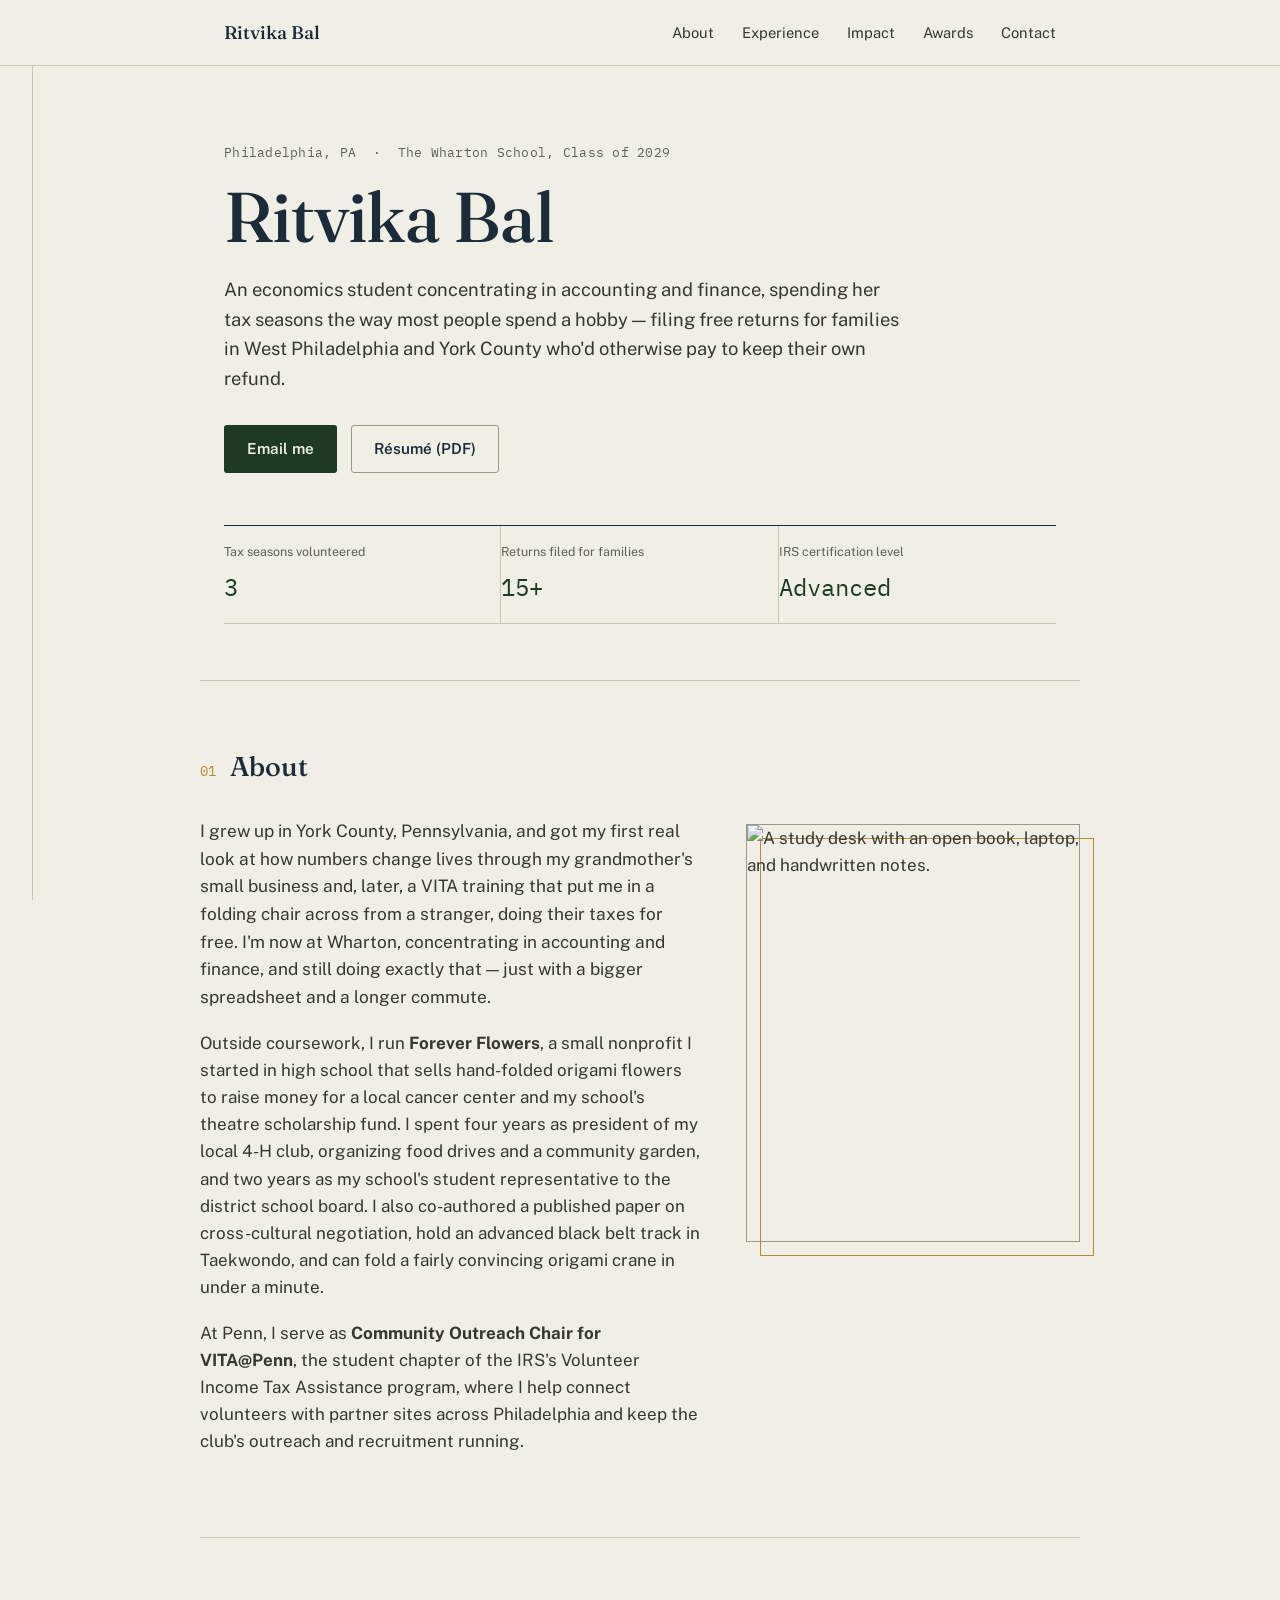
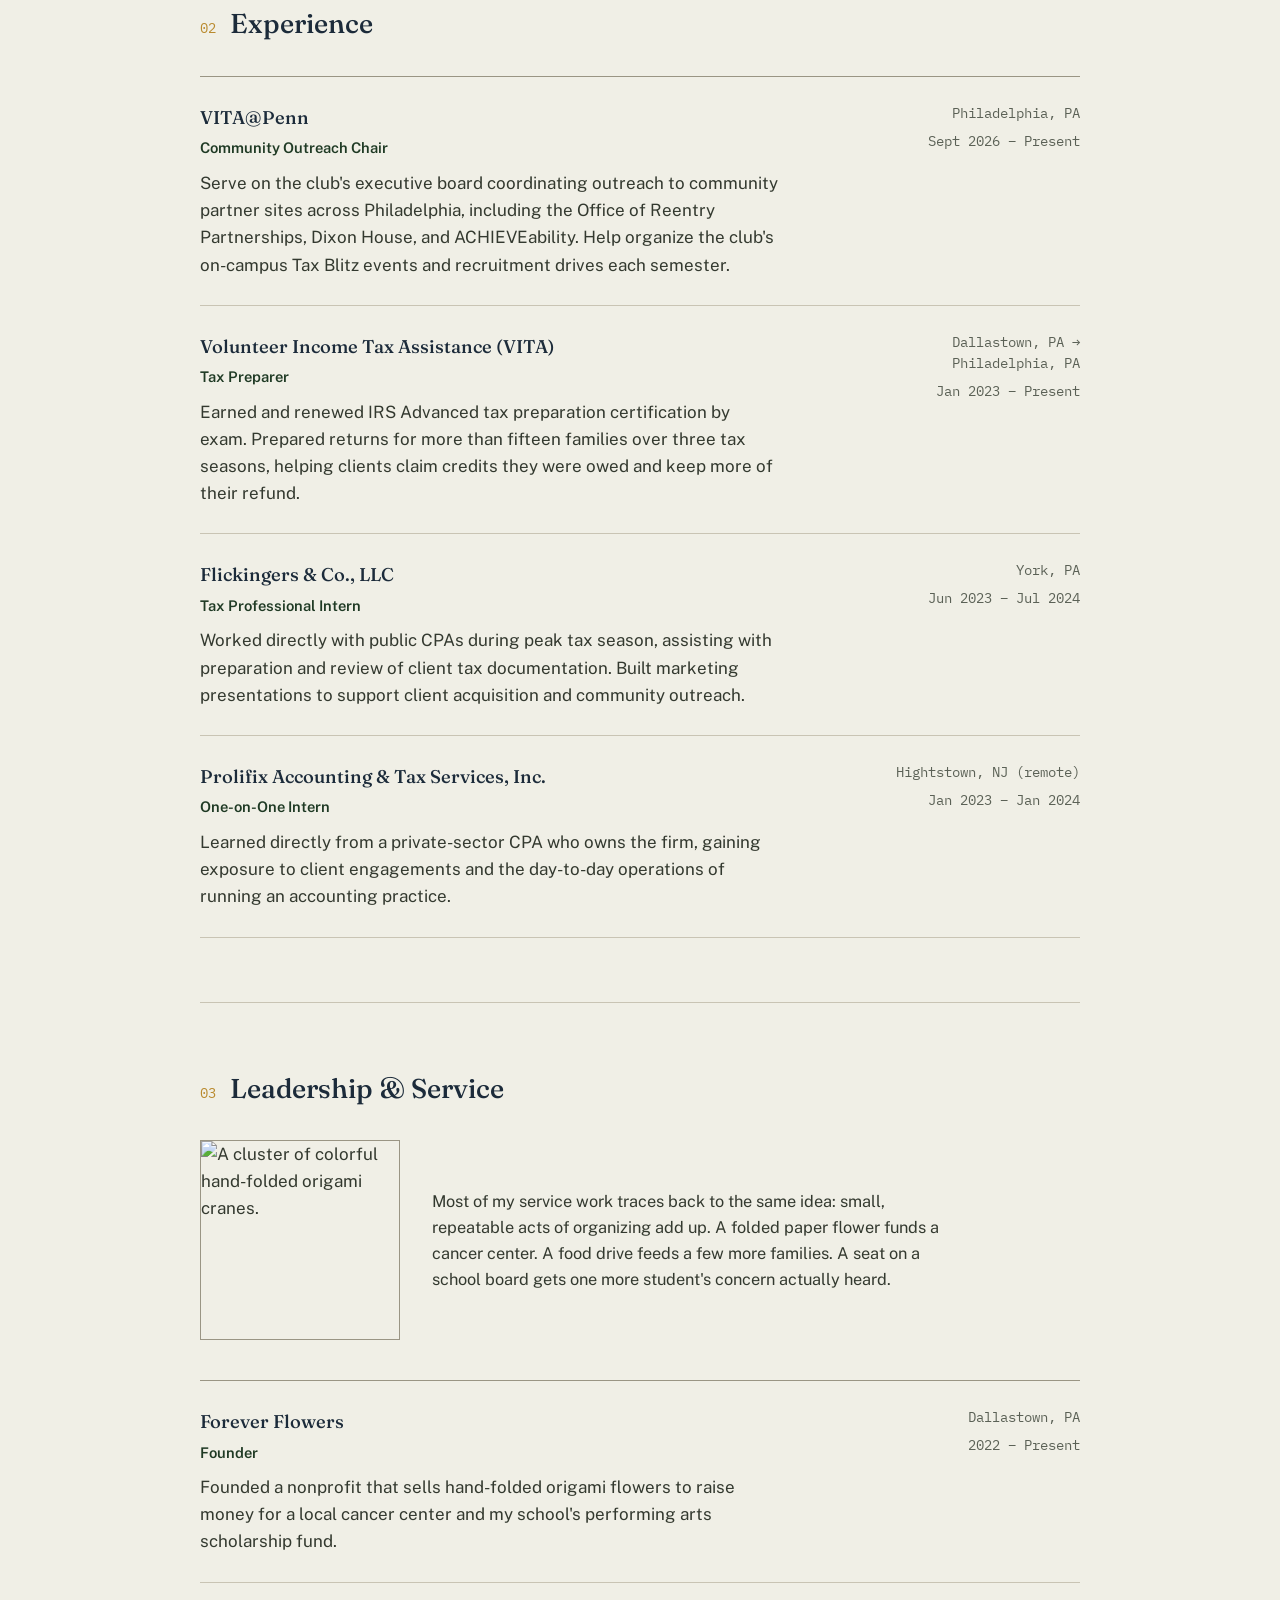
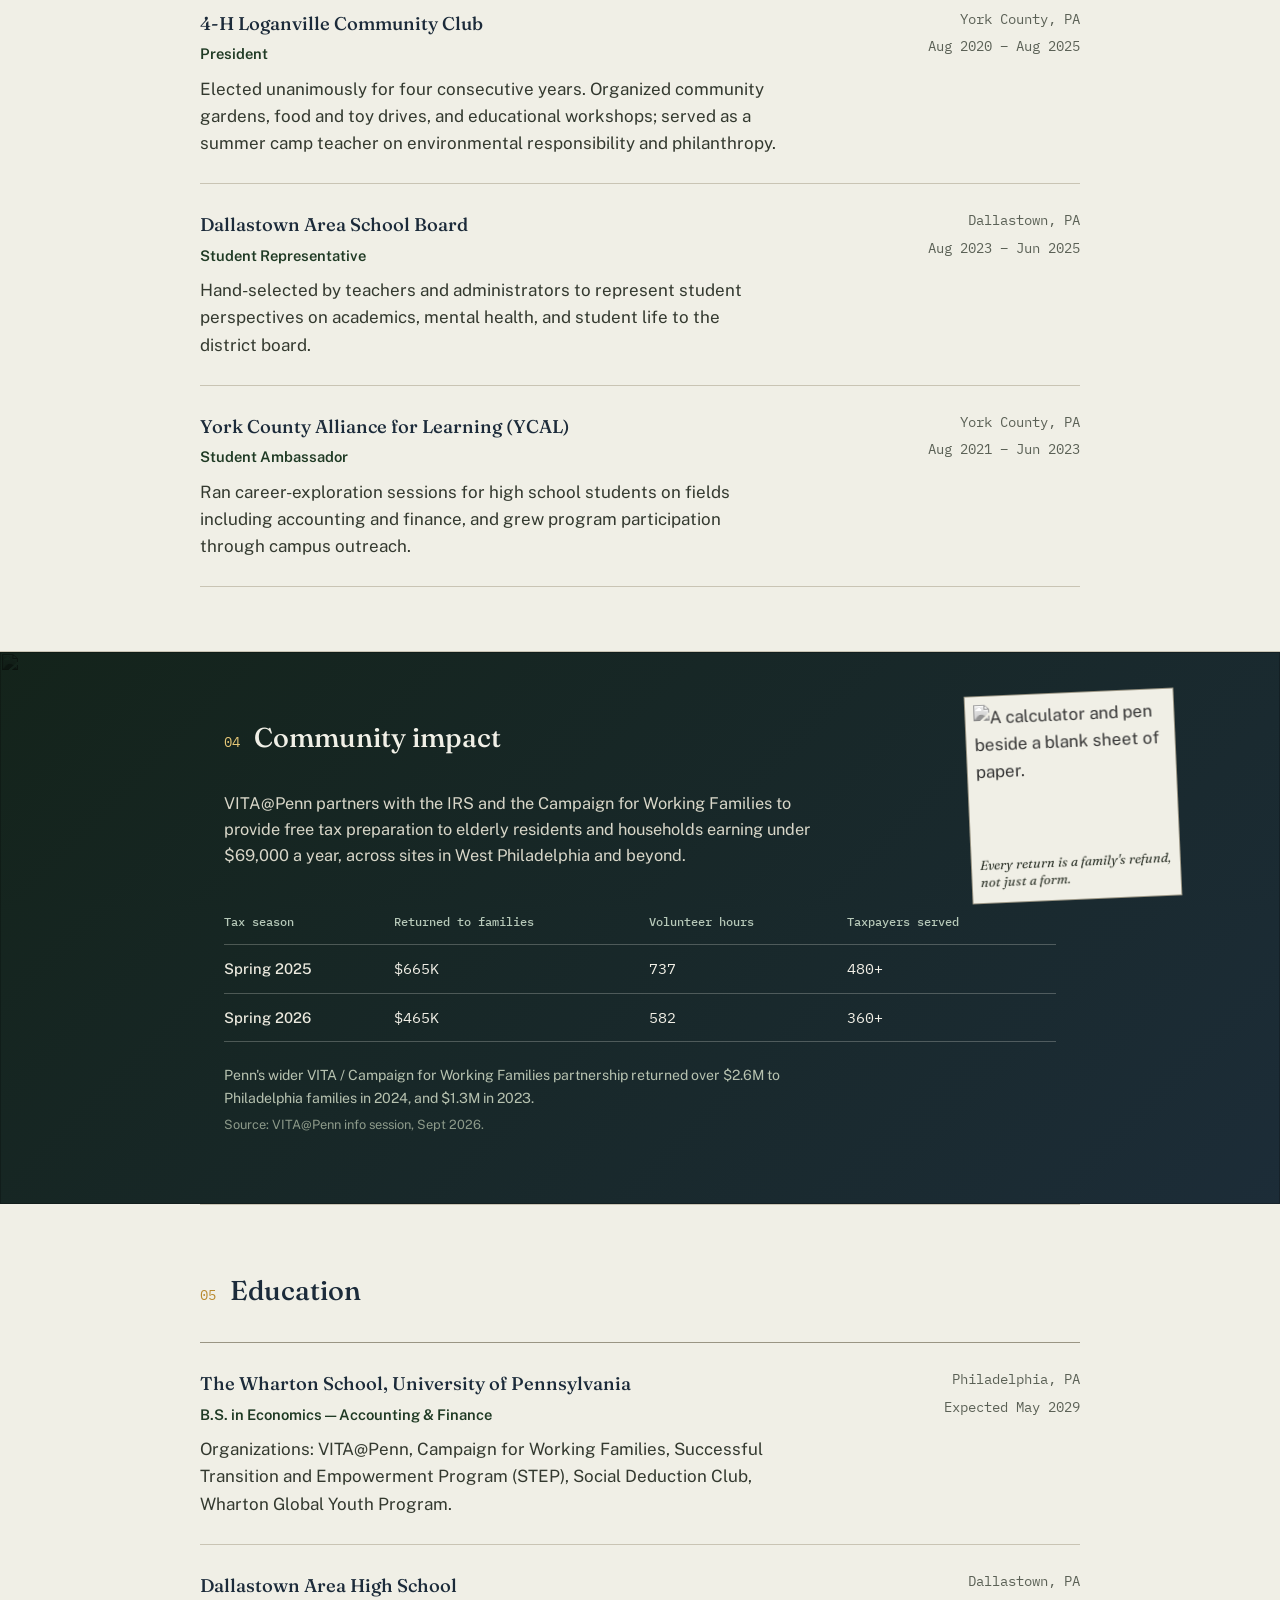
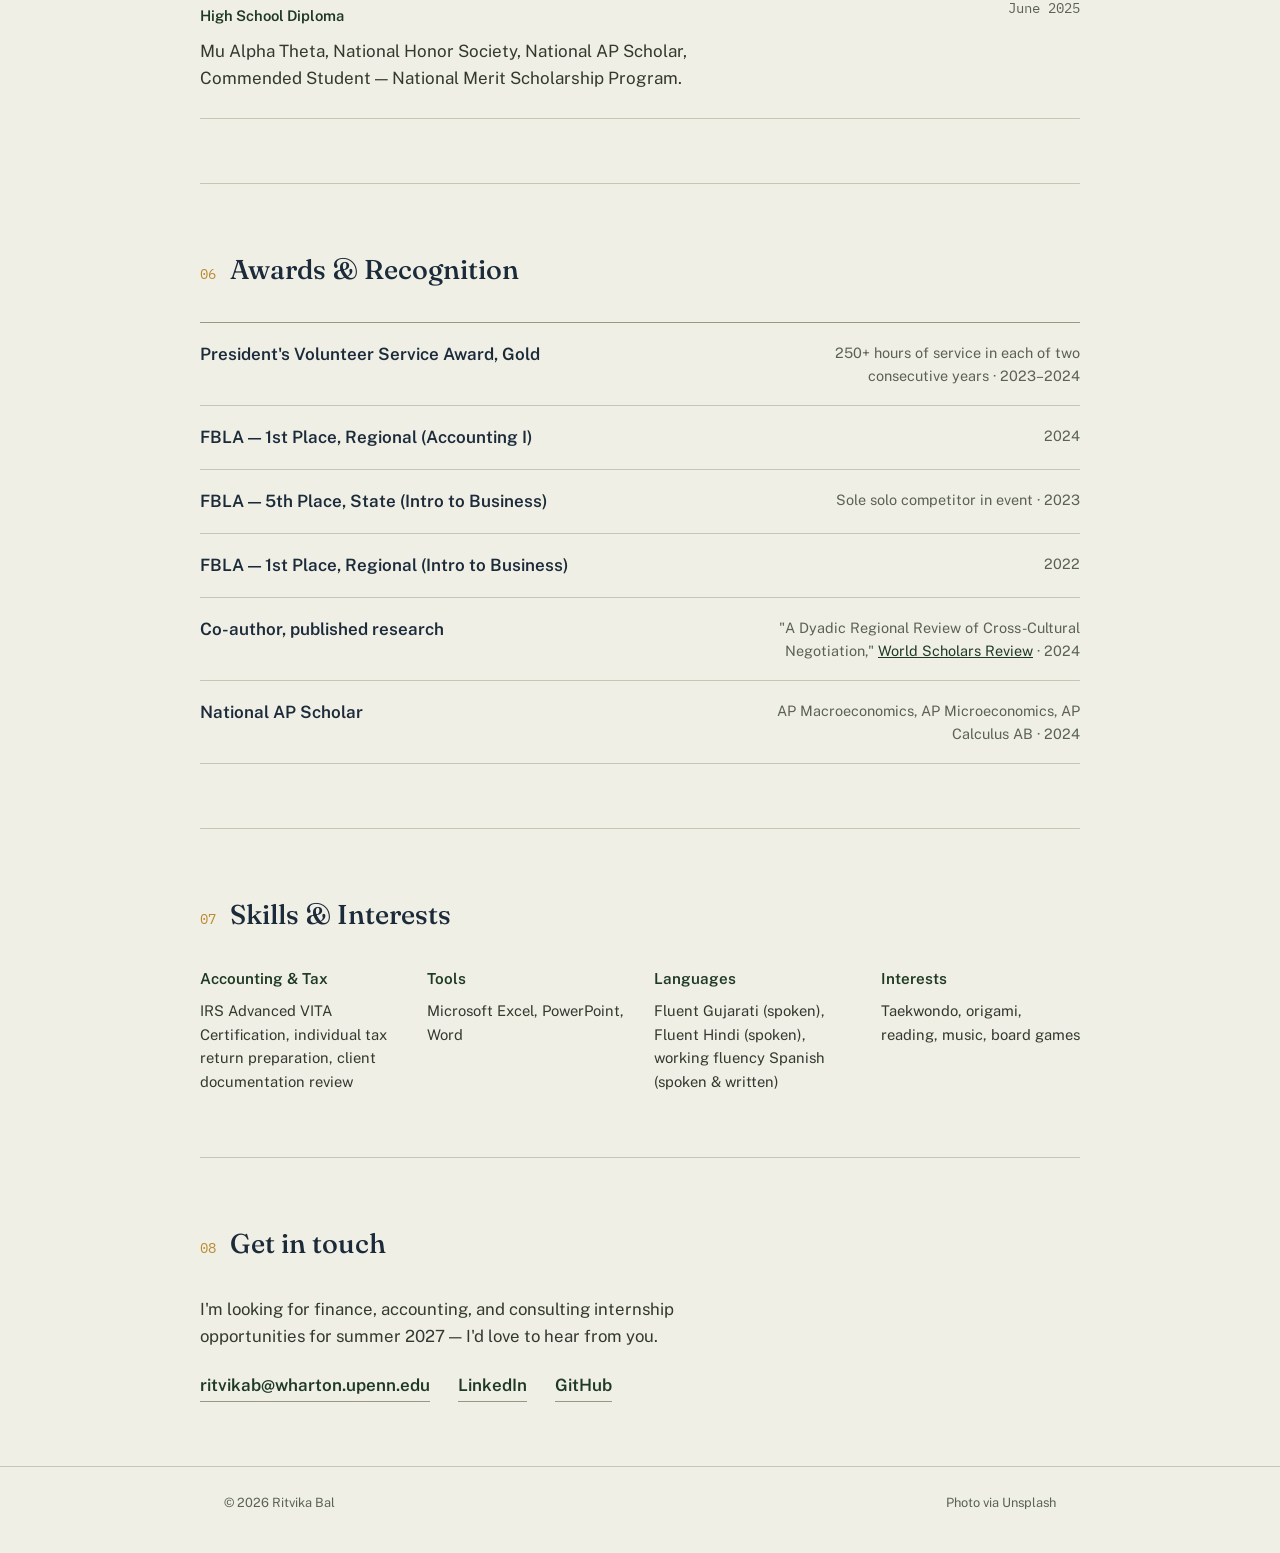
==== index.html @ 57e25b6e "Add files via upload" ====
<!DOCTYPE html>
<html lang="en">
<head>
<meta charset="UTF-8">
<meta name="viewport" content="width=device-width, initial-scale=1.0">
<title>Ritvika Bal — Accounting &amp; Finance, Wharton</title>
<meta name="description" content="Ritvika Bal — Wharton School, Class of 2029. Accounting &amp; Finance, tax preparation, and community financial literacy work.">
<link rel="preconnect" href="https://fonts.googleapis.com">
<link rel="preconnect" href="https://fonts.gstatic.com" crossorigin>
<link href="https://fonts.googleapis.com/css2?family=Fraunces:ital,opsz,wght@0,9..144,400;0,9..144,500;0,9..144,600;1,9..144,500&family=Public+Sans:wght@400;500;600&family=IBM+Plex+Mono:wght@400;500&display=swap" rel="stylesheet">
<link rel="stylesheet" href="style.css">
</head>
<body>

<div class="ruleline" aria-hidden="true"></div>

<header class="site-header">
  <div class="wrap header-inner">
    <a class="wordmark" href="#top">Ritvika Bal</a>
    <nav class="nav">
      <a href="#about">About</a>
      <a href="#experience">Experience</a>
      <a href="#impact">Impact</a>
      <a href="#awards">Awards</a>
      <a href="#contact">Contact</a>
    </nav>
  </div>
</header>

<main id="top">

  <!-- HERO -->
  <section class="hero wrap">
    <p class="hero-byline">Philadelphia, PA &nbsp;·&nbsp; The Wharton School, Class of 2029</p>
    <h1 class="hero-name">Ritvika&nbsp;Bal</h1>
    <p class="hero-tagline">
      An economics student concentrating in accounting and finance, spending
      her tax seasons the way most people spend a hobby &mdash; filing free
      returns for families in West Philadelphia and York County who'd
      otherwise pay to keep their own refund.
    </p>
    <div class="hero-actions">
      <a class="btn btn-primary" href="mailto:ritvikab@wharton.upenn.edu">Email me</a>
      <a class="btn btn-outline" href="resume.pdf">Résumé (PDF)</a>
    </div>

    <dl class="ledger-strip">
      <div class="ledger-item">
        <dt>Tax seasons volunteered</dt>
        <dd>3</dd>
      </div>
      <div class="ledger-item">
        <dt>Returns filed for families</dt>
        <dd>15+</dd>
      </div>
      <div class="ledger-item">
        <dt>IRS certification level</dt>
        <dd>Advanced</dd>
      </div>
    </dl>
  </section>

  <!-- ABOUT -->
  <section id="about" class="section wrap">
    <div class="section-head">
      <span class="section-index">01</span>
      <h2>About</h2>
    </div>
    <div class="about-layout">
      <div class="about-text">
        <p class="lede">
          I grew up in York County, Pennsylvania, and got my first real look at
          how numbers change lives through my grandmother's small business and,
          later, a VITA training that put me in a folding chair across from a
          stranger, doing their taxes for free. I'm now at Wharton, concentrating
          in accounting and finance, and still doing exactly that &mdash; just with
          a bigger spreadsheet and a longer commute.
        </p>
        <p>
          Outside coursework, I run <strong>Forever&nbsp;Flowers</strong>, a small
          nonprofit I started in high school that sells hand-folded origami
          flowers to raise money for a local cancer center and my school's
          theatre scholarship fund. I spent four years as president of my local
          4-H club, organizing food drives and a community garden, and two
          years as my school's student representative to the district school
          board. I also co-authored a published paper on cross-cultural
          negotiation, hold an advanced black belt track in Taekwondo, and can
          fold a fairly convincing origami crane in under a minute.
        </p>
        <p>
          At Penn, I serve as <strong>Community Outreach Chair for
          VITA@Penn</strong>, the student chapter of the IRS's Volunteer Income
          Tax Assistance program, where I help connect volunteers with
          partner sites across Philadelphia and keep the club's outreach and
          recruitment running.
        </p>
      </div>
      <figure class="about-photo">
        <img src="https://images.unsplash.com/photo-1769794371055-54436b54577e?w=1200&auto=format&fit=crop&q=70" alt="A study desk with an open book, laptop, and handwritten notes.">
      </figure>
    </div>
  </section>

  <!-- EXPERIENCE -->
  <section id="experience" class="section wrap">
    <div class="section-head">
      <span class="section-index">02</span>
      <h2>Experience</h2>
    </div>

    <div class="ledger-table" role="table" aria-label="Professional experience">

      <div class="ledger-row" role="row">
        <div class="ledger-main" role="cell">
          <h3>VITA@Penn</h3>
          <p class="role">Community Outreach Chair</p>
          <p class="desc">Serve on the club's executive board coordinating
            outreach to community partner sites across Philadelphia,
            including the Office of Reentry Partnerships, Dixon House, and
            ACHIEVEability. Help organize the club's on-campus Tax Blitz
            events and recruitment drives each semester.</p>
        </div>
        <div class="ledger-meta" role="cell">
          <span class="place">Philadelphia, PA</span>
          <span class="date">Sept 2026 &ndash; Present</span>
        </div>
      </div>

      <div class="ledger-row" role="row">
        <div class="ledger-main" role="cell">
          <h3>Volunteer Income Tax Assistance (VITA)</h3>
          <p class="role">Tax Preparer</p>
          <p class="desc">Earned and renewed IRS Advanced tax preparation
            certification by exam. Prepared returns for more than fifteen
            families over three tax seasons, helping clients claim credits
            they were owed and keep more of their refund.</p>
        </div>
        <div class="ledger-meta" role="cell">
          <span class="place">Dallastown, PA &rarr; Philadelphia, PA</span>
          <span class="date">Jan 2023 &ndash; Present</span>
        </div>
      </div>

      <div class="ledger-row" role="row">
        <div class="ledger-main" role="cell">
          <h3>Flickingers &amp; Co., LLC</h3>
          <p class="role">Tax Professional Intern</p>
          <p class="desc">Worked directly with public CPAs during peak tax
            season, assisting with preparation and review of client tax
            documentation. Built marketing presentations to support client
            acquisition and community outreach.</p>
        </div>
        <div class="ledger-meta" role="cell">
          <span class="place">York, PA</span>
          <span class="date">Jun 2023 &ndash; Jul 2024</span>
        </div>
      </div>

      <div class="ledger-row" role="row">
        <div class="ledger-main" role="cell">
          <h3>Prolifix Accounting &amp; Tax Services, Inc.</h3>
          <p class="role">One-on-One Intern</p>
          <p class="desc">Learned directly from a private-sector CPA who
            owns the firm, gaining exposure to client engagements and the
            day-to-day operations of running an accounting practice.</p>
        </div>
        <div class="ledger-meta" role="cell">
          <span class="place">Hightstown, NJ (remote)</span>
          <span class="date">Jan 2023 &ndash; Jan 2024</span>
        </div>
      </div>

    </div>
  </section>

  <!-- LEADERSHIP -->
  <section id="leadership" class="section wrap">
    <div class="section-head">
      <span class="section-index">03</span>
      <h2>Leadership &amp; Service</h2>
    </div>

    <div class="leadership-intro">
      <img src="https://images.unsplash.com/photo-1698813456837-72a22ca05f26?w=1000&auto=format&fit=crop&q=70" alt="A cluster of colorful hand-folded origami cranes.">
      <p>
        Most of my service work traces back to the same idea: small,
        repeatable acts of organizing add up. A folded paper flower funds a
        cancer center. A food drive feeds a few more families. A seat on a
        school board gets one more student's concern actually heard.
      </p>
    </div>

    <div class="ledger-table" role="table" aria-label="Leadership and service">

      <div class="ledger-row" role="row">
        <div class="ledger-main" role="cell">
          <h3>Forever Flowers</h3>
          <p class="role">Founder</p>
          <p class="desc">Founded a nonprofit that sells hand-folded origami
            flowers to raise money for a local cancer center and my school's
            performing arts scholarship fund.</p>
        </div>
        <div class="ledger-meta" role="cell">
          <span class="place">Dallastown, PA</span>
          <span class="date">2022 &ndash; Present</span>
        </div>
      </div>

      <div class="ledger-row" role="row">
        <div class="ledger-main" role="cell">
          <h3>4-H Loganville Community Club</h3>
          <p class="role">President</p>
          <p class="desc">Elected unanimously for four consecutive years.
            Organized community gardens, food and toy drives, and educational
            workshops; served as a summer camp teacher on environmental
            responsibility and philanthropy.</p>
        </div>
        <div class="ledger-meta" role="cell">
          <span class="place">York County, PA</span>
          <span class="date">Aug 2020 &ndash; Aug 2025</span>
        </div>
      </div>

      <div class="ledger-row" role="row">
        <div class="ledger-main" role="cell">
          <h3>Dallastown Area School Board</h3>
          <p class="role">Student Representative</p>
          <p class="desc">Hand-selected by teachers and administrators to
            represent student perspectives on academics, mental health, and
            student life to the district board.</p>
        </div>
        <div class="ledger-meta" role="cell">
          <span class="place">Dallastown, PA</span>
          <span class="date">Aug 2023 &ndash; Jun 2025</span>
        </div>
      </div>

      <div class="ledger-row" role="row">
        <div class="ledger-main" role="cell">
          <h3>York County Alliance for Learning (YCAL)</h3>
          <p class="role">Student Ambassador</p>
          <p class="desc">Ran career-exploration sessions for high school
            students on fields including accounting and finance, and grew
            program participation through campus outreach.</p>
        </div>
        <div class="ledger-meta" role="cell">
          <span class="place">York County, PA</span>
          <span class="date">Aug 2021 &ndash; Jun 2023</span>
        </div>
      </div>

    </div>
  </section>

  <!-- IMPACT -->
  <section id="impact" class="section impact-section">
    <div class="impact-media" aria-hidden="true">
      <img src="https://images.unsplash.com/photo-1762427355235-dd22e5cb010c?w=1600&auto=format&fit=crop&q=70" alt="">
      <div class="impact-media-overlay"></div>
    </div>
    <figure class="impact-inset">
      <img src="https://images.unsplash.com/photo-1625225233840-695456021cde?w=800&auto=format&fit=crop&q=70" alt="A calculator and pen beside a blank sheet of paper.">
      <figcaption>Every return is a family's refund, not just a form.</figcaption>
    </figure>
    <div class="wrap impact-content">
      <div class="section-head section-head--light">
        <span class="section-index">04</span>
        <h2>Community impact</h2>
      </div>
      <p class="impact-copy">
        VITA@Penn partners with the IRS and the Campaign for Working
        Families to provide free tax preparation to elderly residents and
        households earning under $69,000 a year, across sites in West
        Philadelphia and beyond.
      </p>

      <table class="impact-table">
        <thead>
          <tr>
            <th scope="col">Tax season</th>
            <th scope="col">Returned to families</th>
            <th scope="col">Volunteer hours</th>
            <th scope="col">Taxpayers served</th>
          </tr>
        </thead>
        <tbody>
          <tr>
            <th scope="row">Spring 2025</th>
            <td>$665K</td>
            <td>737</td>
            <td>480+</td>
          </tr>
          <tr>
            <th scope="row">Spring 2026</th>
            <td>$465K</td>
            <td>582</td>
            <td>360+</td>
          </tr>
        </tbody>
      </table>
      <p class="impact-footnote">
        Penn's wider VITA / Campaign for Working Families partnership
        returned over $2.6M to Philadelphia families in 2024, and $1.3M in
        2023. <span class="source">Source: VITA@Penn info session, Sept 2026.</span>
      </p>
    </div>
  </section>

  <!-- EDUCATION -->
  <section id="education" class="section wrap">
    <div class="section-head">
      <span class="section-index">05</span>
      <h2>Education</h2>
    </div>
    <div class="ledger-table" role="table" aria-label="Education">
      <div class="ledger-row" role="row">
        <div class="ledger-main" role="cell">
          <h3>The Wharton School, University of Pennsylvania</h3>
          <p class="role">B.S. in Economics &mdash; Accounting &amp; Finance</p>
          <p class="desc">Organizations: VITA@Penn, Campaign for Working
            Families, Successful Transition and Empowerment Program (STEP),
            Social Deduction Club, Wharton Global Youth Program.</p>
        </div>
        <div class="ledger-meta" role="cell">
          <span class="place">Philadelphia, PA</span>
          <span class="date">Expected May 2029</span>
        </div>
      </div>
      <div class="ledger-row" role="row">
        <div class="ledger-main" role="cell">
          <h3>Dallastown Area High School</h3>
          <p class="role">High School Diploma</p>
          <p class="desc">Mu Alpha Theta, National Honor Society, National
            AP Scholar, Commended Student &mdash; National Merit Scholarship
            Program.</p>
        </div>
        <div class="ledger-meta" role="cell">
          <span class="place">Dallastown, PA</span>
          <span class="date">June 2025</span>
        </div>
      </div>
    </div>
  </section>

  <!-- AWARDS -->
  <section id="awards" class="section wrap">
    <div class="section-head">
      <span class="section-index">06</span>
      <h2>Awards &amp; Recognition</h2>
    </div>
    <ul class="award-list">
      <li>
        <span class="award-name">President's Volunteer Service Award, Gold</span>
        <span class="award-detail">250+ hours of service in each of two consecutive years &middot; 2023&ndash;2024</span>
      </li>
      <li>
        <span class="award-name">FBLA &mdash; 1st Place, Regional (Accounting I)</span>
        <span class="award-detail">2024</span>
      </li>
      <li>
        <span class="award-name">FBLA &mdash; 5th Place, State (Intro to Business)</span>
        <span class="award-detail">Sole solo competitor in event &middot; 2023</span>
      </li>
      <li>
        <span class="award-name">FBLA &mdash; 1st Place, Regional (Intro to Business)</span>
        <span class="award-detail">2022</span>
      </li>
      <li>
        <span class="award-name">Co-author, published research</span>
        <span class="award-detail">
          "A Dyadic Regional Review of Cross-Cultural Negotiation,"
          <a href="https://www.worldscholarsreview.org/article/a-dyadic-regional-review-of-cross-cultural-negotiation" target="_blank" rel="noopener">World Scholars Review</a> &middot; 2024
        </span>
      </li>
      <li>
        <span class="award-name">National AP Scholar</span>
        <span class="award-detail">AP Macroeconomics, AP Microeconomics, AP Calculus AB &middot; 2024</span>
      </li>
    </ul>
  </section>

  <!-- SKILLS -->
  <section id="skills" class="section wrap">
    <div class="section-head">
      <span class="section-index">07</span>
      <h2>Skills &amp; Interests</h2>
    </div>
    <div class="skills-grid">
      <div class="skill-block">
        <h3>Accounting &amp; Tax</h3>
        <p>IRS Advanced VITA Certification, individual tax return
          preparation, client documentation review</p>
      </div>
      <div class="skill-block">
        <h3>Tools</h3>
        <p>Microsoft Excel, PowerPoint, Word</p>
      </div>
      <div class="skill-block">
        <h3>Languages</h3>
        <p>Fluent Gujarati (spoken), Fluent Hindi (spoken), working
          fluency Spanish (spoken &amp; written)</p>
      </div>
      <div class="skill-block">
        <h3>Interests</h3>
        <p>Taekwondo, origami, reading, music, board games</p>
      </div>
    </div>
  </section>

  <!-- CONTACT -->
  <section id="contact" class="section wrap contact-section">
    <div class="section-head">
      <span class="section-index">08</span>
      <h2>Get in touch</h2>
    </div>
    <p class="contact-lede">
      I'm looking for finance, accounting, and consulting internship
      opportunities for summer 2027 &mdash; I'd love to hear from you.
    </p>
    <div class="contact-links">
      <a href="mailto:ritvikab@wharton.upenn.edu">ritvikab@wharton.upenn.edu</a>
      <a href="https://www.linkedin.com/in/ritvikabal" target="_blank" rel="noopener">LinkedIn</a>
      <a href="https://github.com/ritvikabal" target="_blank" rel="noopener">GitHub</a>
    </div>
  </section>

</main>

<footer class="site-footer">
  <div class="wrap footer-inner">
    <span>&copy; <span id="year"></span> Ritvika Bal</span>
    <span class="footer-photo-credit">Photo via Unsplash</span>
  </div>
</footer>

<script src="script.js"></script>
</body>
</html>
---- style.css ----
/* ============================================
   Tokens
   ============================================ */
:root {
  --paper: #f0efe6;
  --paper-raised: #ffffff;
  --ink: #1c2b3a;
  --ink-soft: #33392f;
  --ink-faint: #5b6156;
  --green: #2f5233;
  --green-deep: #1f3a24;
  --gold: #b98a2e;
  --rule: #c9c4b4;
  --rule-strong: #9a9584;

  --serif: "Fraunces", Georgia, serif;
  --sans: "Public Sans", -apple-system, BlinkMacSystemFont, sans-serif;
  --mono: "IBM Plex Mono", "SFMono-Regular", Menlo, monospace;

  --wrap: 880px;
  --edge: 24px;
}

* { box-sizing: border-box; }

html {
  scroll-behavior: smooth;
}

body {
  margin: 0;
  background: var(--paper);
  color: var(--ink-soft);
  font-family: var(--sans);
  font-size: 17px;
  line-height: 1.6;
  -webkit-font-smoothing: antialiased;
}

@media (prefers-reduced-motion: reduce) {
  html { scroll-behavior: auto; }
}

.wrap {
  max-width: var(--wrap);
  margin: 0 auto;
  padding: 0 var(--edge);
}

a {
  color: var(--green-deep);
}

a:focus-visible,
button:focus-visible {
  outline: 2px solid var(--green-deep);
  outline-offset: 3px;
}

h1, h2, h3 {
  font-family: var(--serif);
  color: var(--ink);
  margin: 0;
}

/* thin fixed rule down the left edge, evokes a ledger sheet's margin line */
.ruleline {
  position: fixed;
  top: 0;
  bottom: 0;
  left: 32px;
  width: 1px;
  background: var(--rule);
  z-index: 0;
  display: none;
}
@media (min-width: 1180px) {
  .ruleline { display: block; }
}

/* ============================================
   Header
   ============================================ */
.site-header {
  position: sticky;
  top: 0;
  z-index: 10;
  background: rgba(240, 239, 230, 0.92);
  backdrop-filter: saturate(140%) blur(6px);
  border-bottom: 1px solid var(--rule);
}

.header-inner {
  display: flex;
  align-items: center;
  justify-content: space-between;
  padding-top: 18px;
  padding-bottom: 18px;
}

.wordmark {
  font-family: var(--serif);
  font-weight: 500;
  font-size: 1.15rem;
  color: var(--ink);
  text-decoration: none;
}

.nav {
  display: flex;
  gap: 28px;
}

.nav a {
  text-decoration: none;
  color: var(--ink-soft);
  font-size: 0.92rem;
}

.nav a:hover {
  color: var(--green-deep);
}

@media (max-width: 560px) {
  .nav { gap: 16px; }
  .nav a { font-size: 0.82rem; }
}

/* ============================================
   Hero
   ============================================ */
.hero {
  padding-top: 76px;
  padding-bottom: 56px;
}

.hero-byline {
  font-family: var(--mono);
  font-size: 0.82rem;
  letter-spacing: 0.02em;
  color: var(--ink-faint);
  margin: 0 0 18px;
}

.hero-name {
  font-size: clamp(2.6rem, 7vw, 4.4rem);
  font-weight: 500;
  line-height: 1.02;
  letter-spacing: -0.01em;
}

.hero-tagline {
  max-width: 62ch;
  font-size: 1.15rem;
  color: var(--ink-soft);
  margin: 22px 0 0;
}

.hero-actions {
  display: flex;
  gap: 14px;
  margin-top: 32px;
  flex-wrap: wrap;
}

.btn {
  display: inline-block;
  padding: 11px 22px;
  font-family: var(--sans);
  font-weight: 600;
  font-size: 0.95rem;
  text-decoration: none;
  border-radius: 3px;
  border: 1px solid transparent;
  transition: background-color 0.15s ease, color 0.15s ease, border-color 0.15s ease;
}

.btn-primary {
  background: var(--green-deep);
  color: var(--paper);
}
.btn-primary:hover { background: var(--ink); }

.btn-outline {
  border-color: var(--rule-strong);
  color: var(--ink);
}
.btn-outline:hover {
  border-color: var(--ink);
  background: var(--paper-raised);
}

/* ledger strip: three quick facts styled as a ruled statement line */
.ledger-strip {
  display: grid;
  grid-template-columns: repeat(3, 1fr);
  margin: 52px 0 0;
  padding: 0;
  border-top: 1px solid var(--ink);
  border-bottom: 1px solid var(--rule);
}

.ledger-item {
  padding: 16px 18px 16px 0;
  border-right: 1px solid var(--rule);
}
.ledger-item:last-child { border-right: none; }

.ledger-item dt {
  font-size: 0.78rem;
  color: var(--ink-faint);
  margin: 0 0 6px;
}

.ledger-item dd {
  margin: 0;
  font-family: var(--mono);
  font-size: 1.5rem;
  color: var(--green-deep);
}

@media (max-width: 620px) {
  .ledger-strip { grid-template-columns: 1fr; }
  .ledger-item {
    border-right: none;
    border-bottom: 1px solid var(--rule);
    padding: 14px 0;
  }
  .ledger-item:last-child { border-bottom: none; }
}

/* ============================================
   Sections, general
   ============================================ */
.section {
  padding: 64px 0;
  border-top: 1px solid var(--rule);
}

.section-head {
  display: flex;
  align-items: baseline;
  gap: 14px;
  margin-bottom: 30px;
}

.section-index {
  font-family: var(--mono);
  font-size: 0.85rem;
  color: var(--gold);
}

.section-head h2 {
  font-size: 1.7rem;
  font-weight: 500;
}

.section-head--light .section-index { color: #e7c877; }
.section-head--light h2 { color: var(--paper); }

/* ============================================
   About
   ============================================ */
.about-layout {
  display: grid;
  grid-template-columns: 1.5fr 1fr;
  gap: 44px;
  align-items: start;
}

.about-text p {
  max-width: 60ch;
  margin: 0 0 18px;
}
.about-text .lede {
  font-size: 1.08rem;
  color: var(--ink-soft);
}

.about-photo {
  margin: 6px 0 0;
  position: relative;
}

.about-photo::before {
  content: "";
  position: absolute;
  top: 14px;
  left: 14px;
  right: -14px;
  bottom: -14px;
  border: 1px solid var(--gold);
  z-index: 0;
}

.about-photo img {
  position: relative;
  z-index: 1;
  display: block;
  width: 100%;
  aspect-ratio: 4 / 5;
  object-fit: cover;
  filter: grayscale(0.25) sepia(0.06);
  border: 1px solid var(--rule-strong);
}

@media (max-width: 760px) {
  .about-layout {
    grid-template-columns: 1fr;
  }
  .about-photo {
    order: -1;
    max-width: 280px;
  }
}

/* ============================================
   Ledger tables (experience / leadership / education)
   ============================================ */
.leadership-intro {
  display: grid;
  grid-template-columns: 200px 1fr;
  gap: 32px;
  align-items: center;
  margin-bottom: 40px;
}

.leadership-intro img {
  width: 100%;
  aspect-ratio: 1 / 1;
  object-fit: cover;
  border: 1px solid var(--rule-strong);
}

.leadership-intro p {
  margin: 0;
  max-width: 52ch;
  color: var(--ink-soft);
  font-size: 1.02rem;
}

@media (max-width: 620px) {
  .leadership-intro {
    grid-template-columns: 1fr;
  }
  .leadership-intro img {
    max-width: 200px;
    aspect-ratio: 1 / 1;
  }
}

.ledger-table {
  border-top: 1px solid var(--rule-strong);
}

.ledger-row {
  display: grid;
  grid-template-columns: 1fr 220px;
  gap: 24px;
  padding: 26px 0;
  border-bottom: 1px solid var(--rule);
}

.ledger-main h3 {
  font-size: 1.15rem;
  font-weight: 500;
}

.ledger-main .role {
  font-size: 0.92rem;
  color: var(--green-deep);
  font-weight: 600;
  margin: 4px 0 10px;
}

.ledger-main .desc {
  margin: 0;
  color: var(--ink-soft);
  max-width: 58ch;
}

.ledger-meta {
  text-align: right;
  font-family: var(--mono);
  font-size: 0.85rem;
  color: var(--ink-faint);
  display: flex;
  flex-direction: column;
  gap: 6px;
}

@media (max-width: 640px) {
  .ledger-row {
    grid-template-columns: 1fr;
  }
  .ledger-meta {
    text-align: left;
    flex-direction: row;
    gap: 14px;
  }
}

/* ============================================
   Impact section (photo band)
   ============================================ */
.impact-section {
  position: relative;
  padding: 0;
  border-top: 1px solid var(--rule);
  overflow: hidden;
}

.impact-media {
  position: absolute;
  inset: 0;
  z-index: 0;
}

.impact-media img {
  width: 100%;
  height: 100%;
  object-fit: cover;
  filter: grayscale(1) contrast(1.05);
}

.impact-media-overlay {
  position: absolute;
  inset: 0;
  background: linear-gradient(135deg, rgba(19, 34, 26, 0.94), rgba(28, 43, 58, 0.9));
  mix-blend-mode: multiply;
  background-color: var(--green-deep);
}

.impact-content {
  position: relative;
  z-index: 1;
  padding: 64px var(--edge) 68px;
  color: #eceadf;
}

.impact-inset {
  position: absolute;
  z-index: 2;
  top: 40px;
  right: 8%;
  width: 210px;
  margin: 0;
  background: var(--paper);
  padding: 8px 8px 12px;
  border: 1px solid var(--rule-strong);
  transform: rotate(-2.5deg);
}

.impact-inset img {
  display: block;
  width: 100%;
  aspect-ratio: 4 / 3;
  object-fit: cover;
  filter: grayscale(1) contrast(1.05);
}

.impact-inset figcaption {
  margin-top: 8px;
  font-family: var(--serif);
  font-style: italic;
  font-size: 0.82rem;
  color: var(--ink-soft);
  line-height: 1.3;
}

@media (max-width: 700px) {
  .impact-inset {
    position: static;
    transform: none;
    width: 220px;
    margin: 0 0 28px;
  }
}

.impact-copy {
  max-width: 60ch;
  color: #d9d7c9;
  font-size: 1.02rem;
  margin: 0 0 32px;
}

.impact-table {
  width: 100%;
  border-collapse: collapse;
  font-family: var(--mono);
  font-size: 0.92rem;
  margin-bottom: 22px;
}

.impact-table th,
.impact-table td {
  text-align: left;
  padding: 12px 16px 12px 0;
  border-bottom: 1px solid rgba(240, 239, 230, 0.25);
}

.impact-table thead th {
  color: #b7c9b9;
  font-weight: 500;
  font-size: 0.78rem;
  text-transform: none;
}

.impact-table tbody th {
  color: #eceadf;
  font-weight: 500;
  font-family: var(--sans);
}

.impact-table tbody td {
  color: #f1efe6;
}

.impact-footnote {
  max-width: 62ch;
  font-size: 0.88rem;
  color: #b7c2b0;
  margin: 0;
}

.impact-footnote .source {
  display: block;
  margin-top: 6px;
  color: #8d9a8a;
  font-size: 0.8rem;
}

/* ============================================
   Awards
   ============================================ */
.award-list {
  list-style: none;
  margin: 0;
  padding: 0;
  border-top: 1px solid var(--rule-strong);
}

.award-list li {
  display: flex;
  justify-content: space-between;
  gap: 20px;
  flex-wrap: wrap;
  padding: 18px 0;
  border-bottom: 1px solid var(--rule);
}

.award-name {
  font-weight: 600;
  color: var(--ink);
  max-width: 46ch;
}

.award-detail {
  color: var(--ink-faint);
  font-size: 0.9rem;
  text-align: right;
  max-width: 34ch;
}

.award-detail a {
  color: var(--green-deep);
}

@media (max-width: 620px) {
  .award-detail { text-align: left; }
}

/* ============================================
   Skills
   ============================================ */
.skills-grid {
  display: grid;
  grid-template-columns: repeat(4, 1fr);
  gap: 28px;
}

.skill-block h3 {
  font-size: 0.95rem;
  font-weight: 600;
  font-family: var(--sans);
  color: var(--green-deep);
  margin-bottom: 8px;
}

.skill-block p {
  margin: 0;
  font-size: 0.92rem;
  color: var(--ink-soft);
}

@media (max-width: 760px) {
  .skills-grid {
    grid-template-columns: repeat(2, 1fr);
    row-gap: 30px;
  }
}
@media (max-width: 460px) {
  .skills-grid { grid-template-columns: 1fr; }
}

/* ============================================
   Contact
   ============================================ */
.contact-lede {
  max-width: 56ch;
  font-size: 1.05rem;
}

.contact-links {
  display: flex;
  gap: 28px;
  flex-wrap: wrap;
  margin-top: 22px;
}

.contact-links a {
  text-decoration: none;
  font-weight: 600;
  border-bottom: 1px solid var(--rule-strong);
  padding-bottom: 2px;
}

.contact-links a:hover {
  border-color: var(--green-deep);
}

/* ============================================
   Footer
   ============================================ */
.site-footer {
  border-top: 1px solid var(--rule);
  padding: 26px 0 40px;
}

.footer-inner {
  display: flex;
  justify-content: space-between;
  font-size: 0.8rem;
  color: var(--ink-faint);
  flex-wrap: wrap;
  gap: 8px;
}
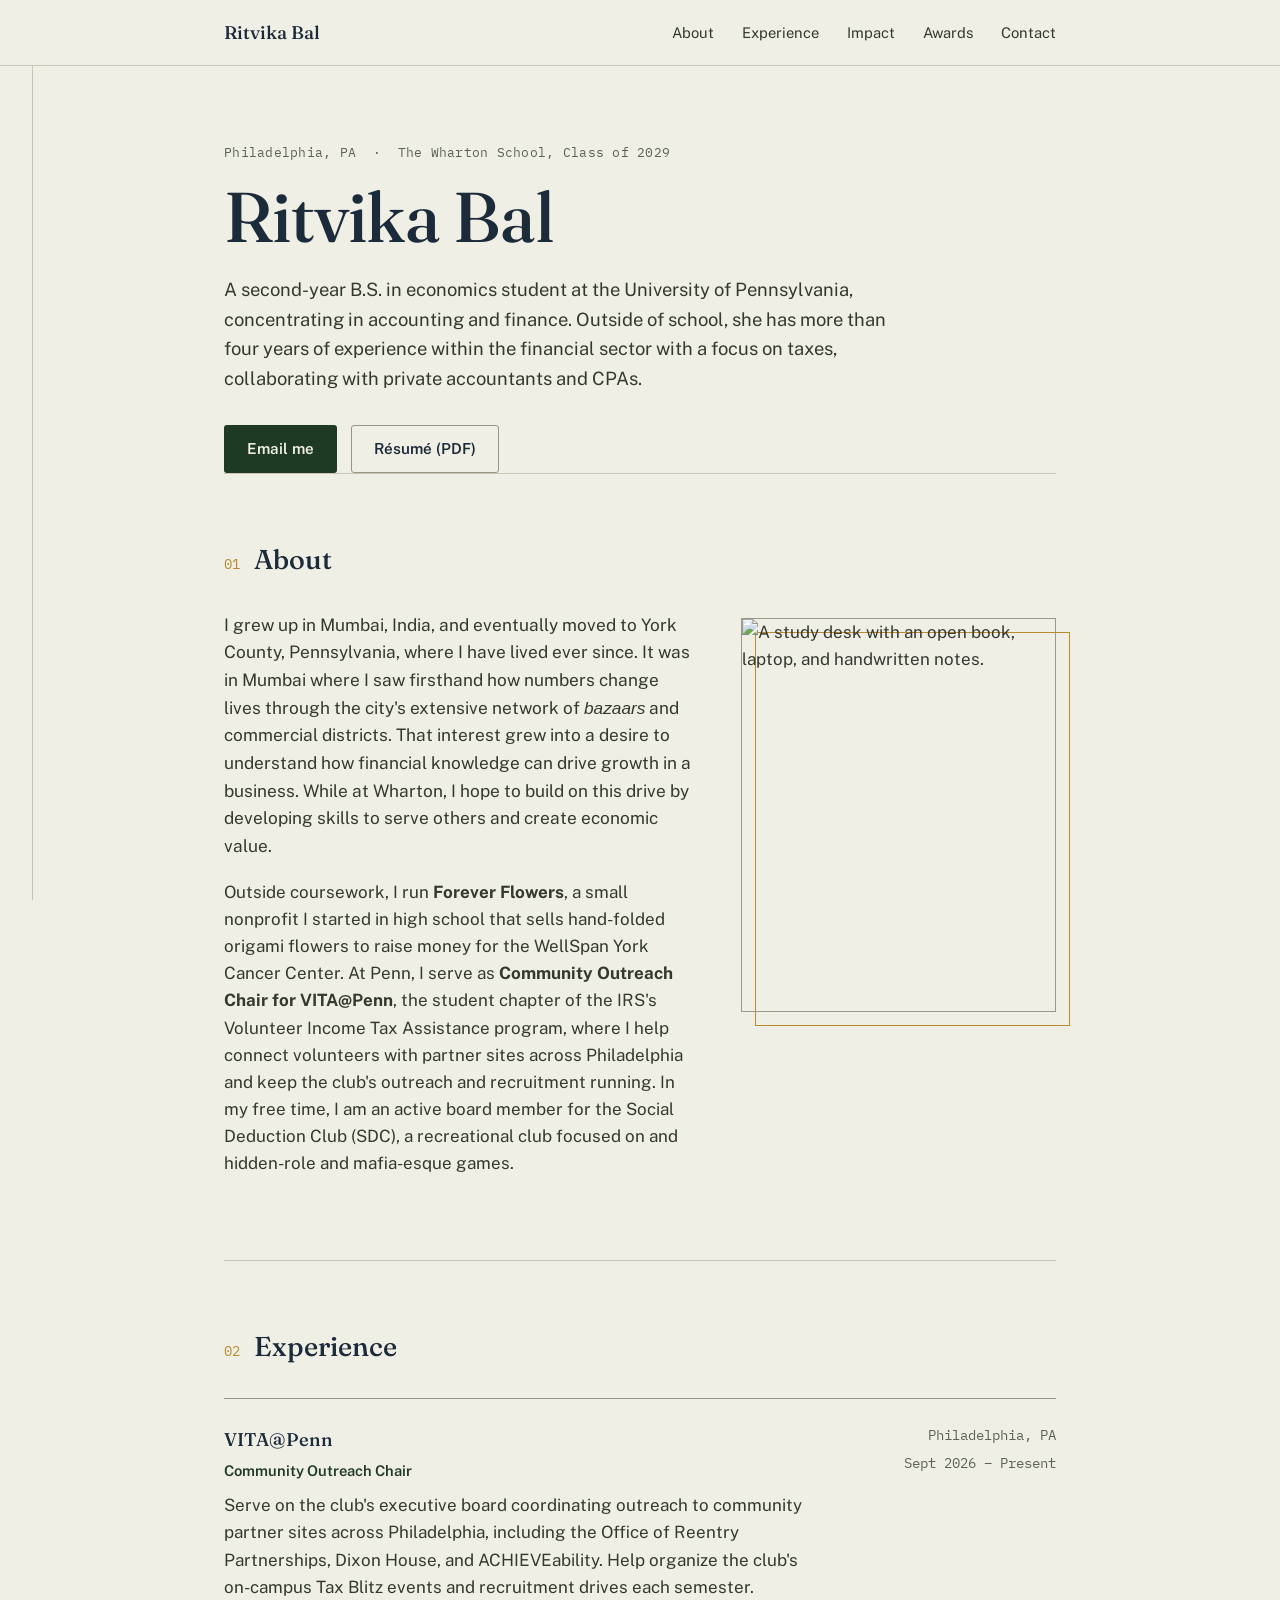
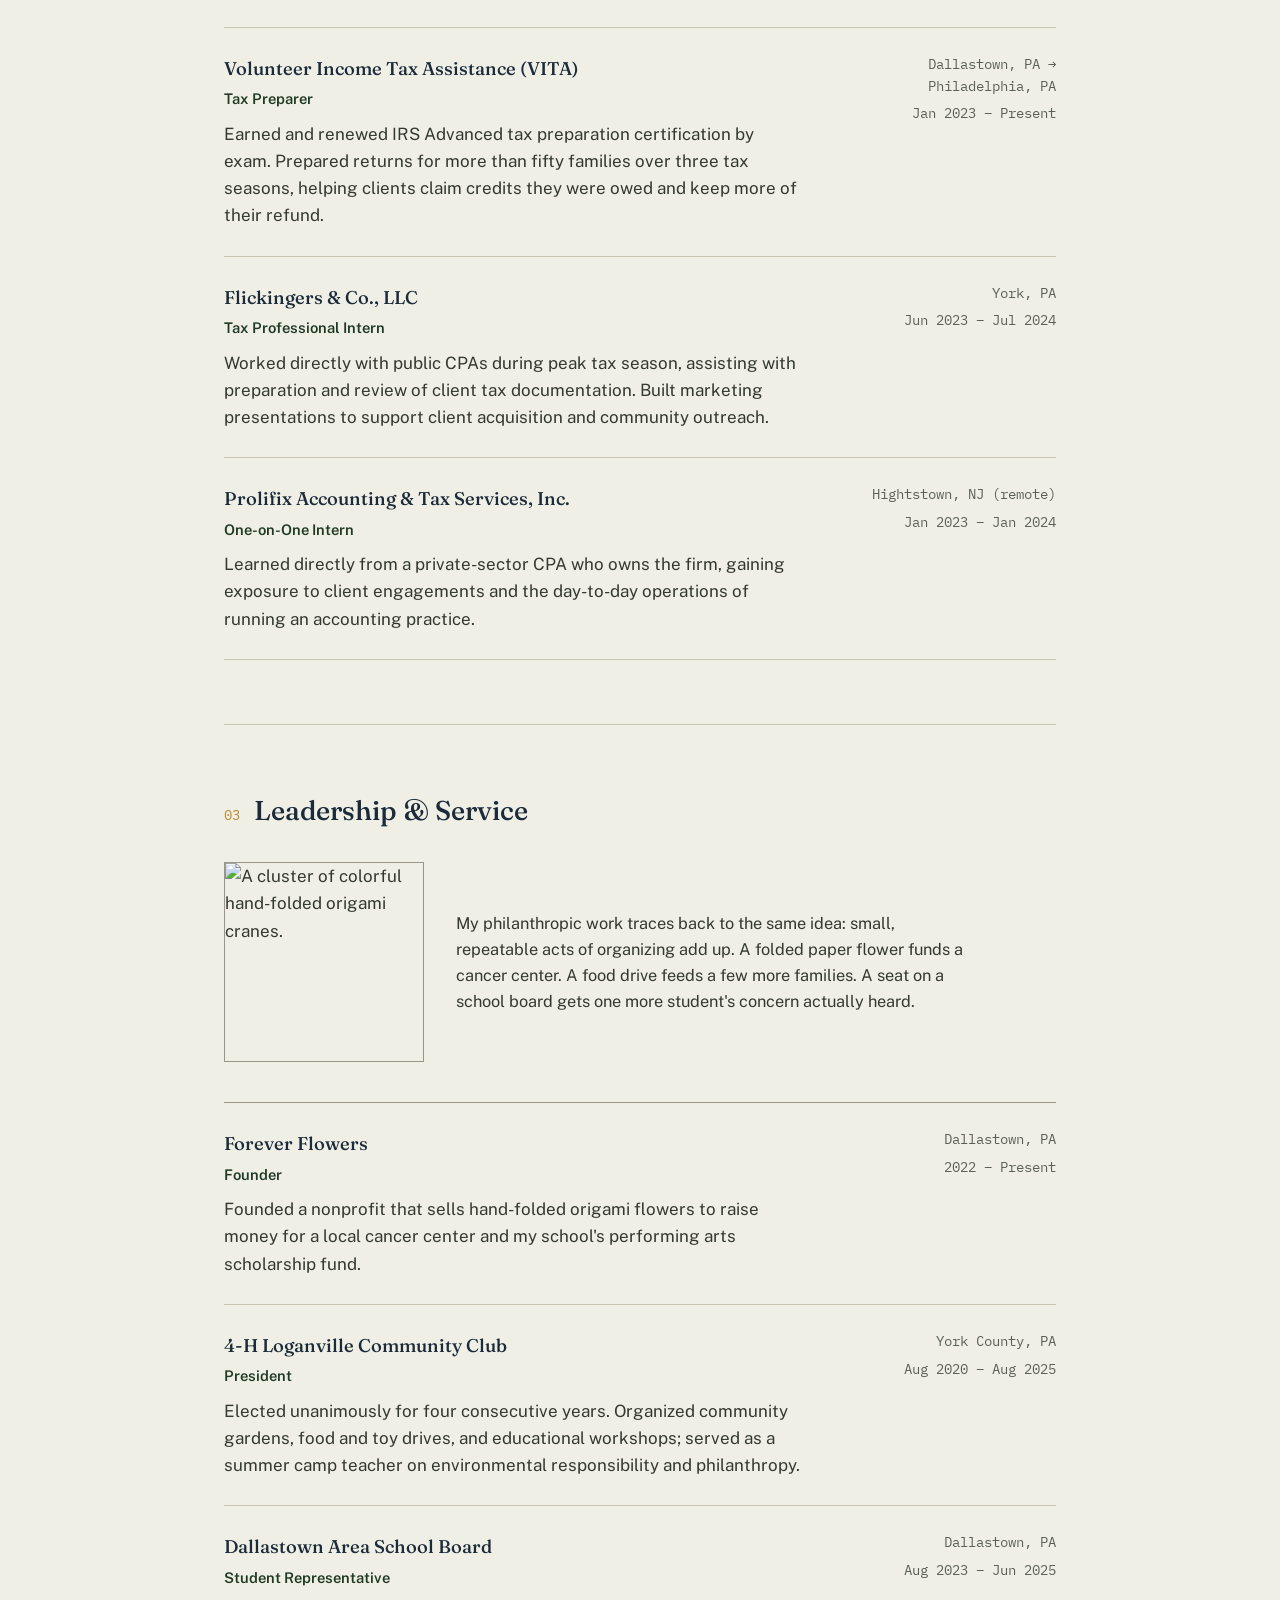
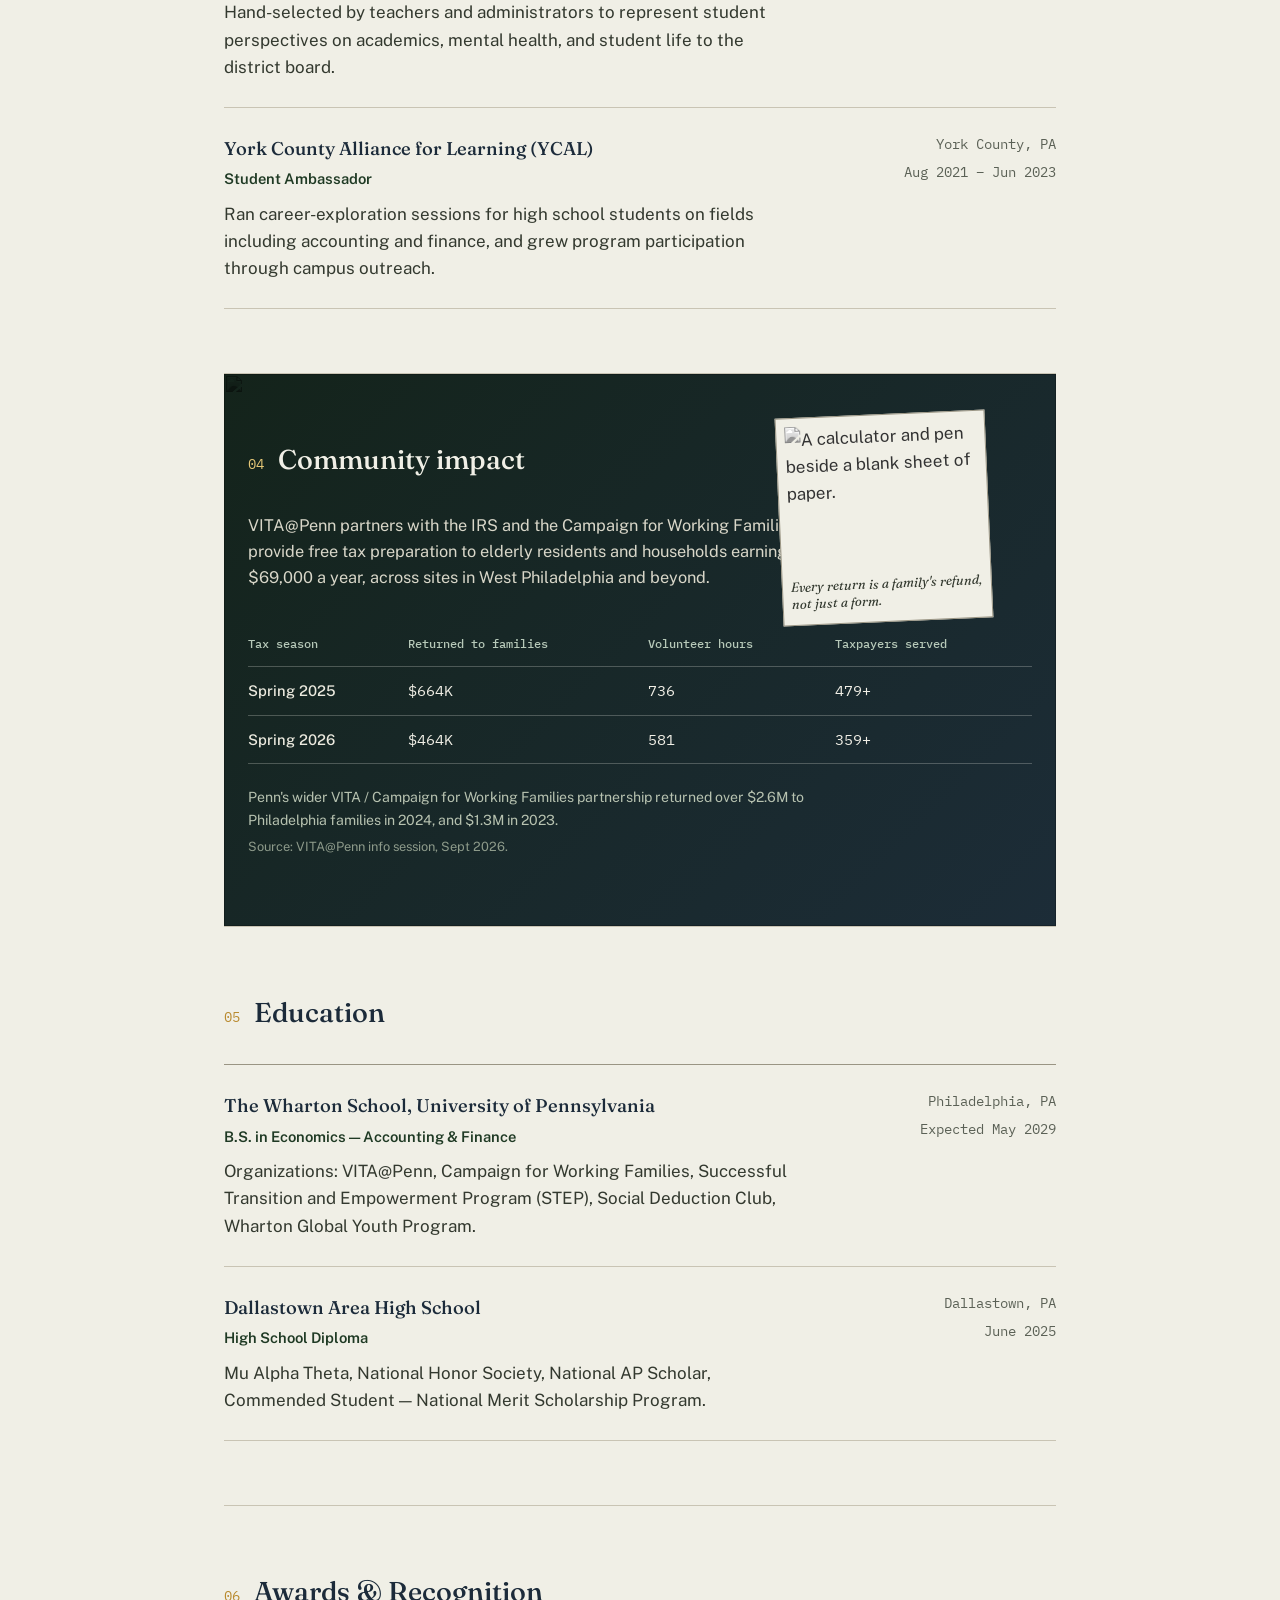
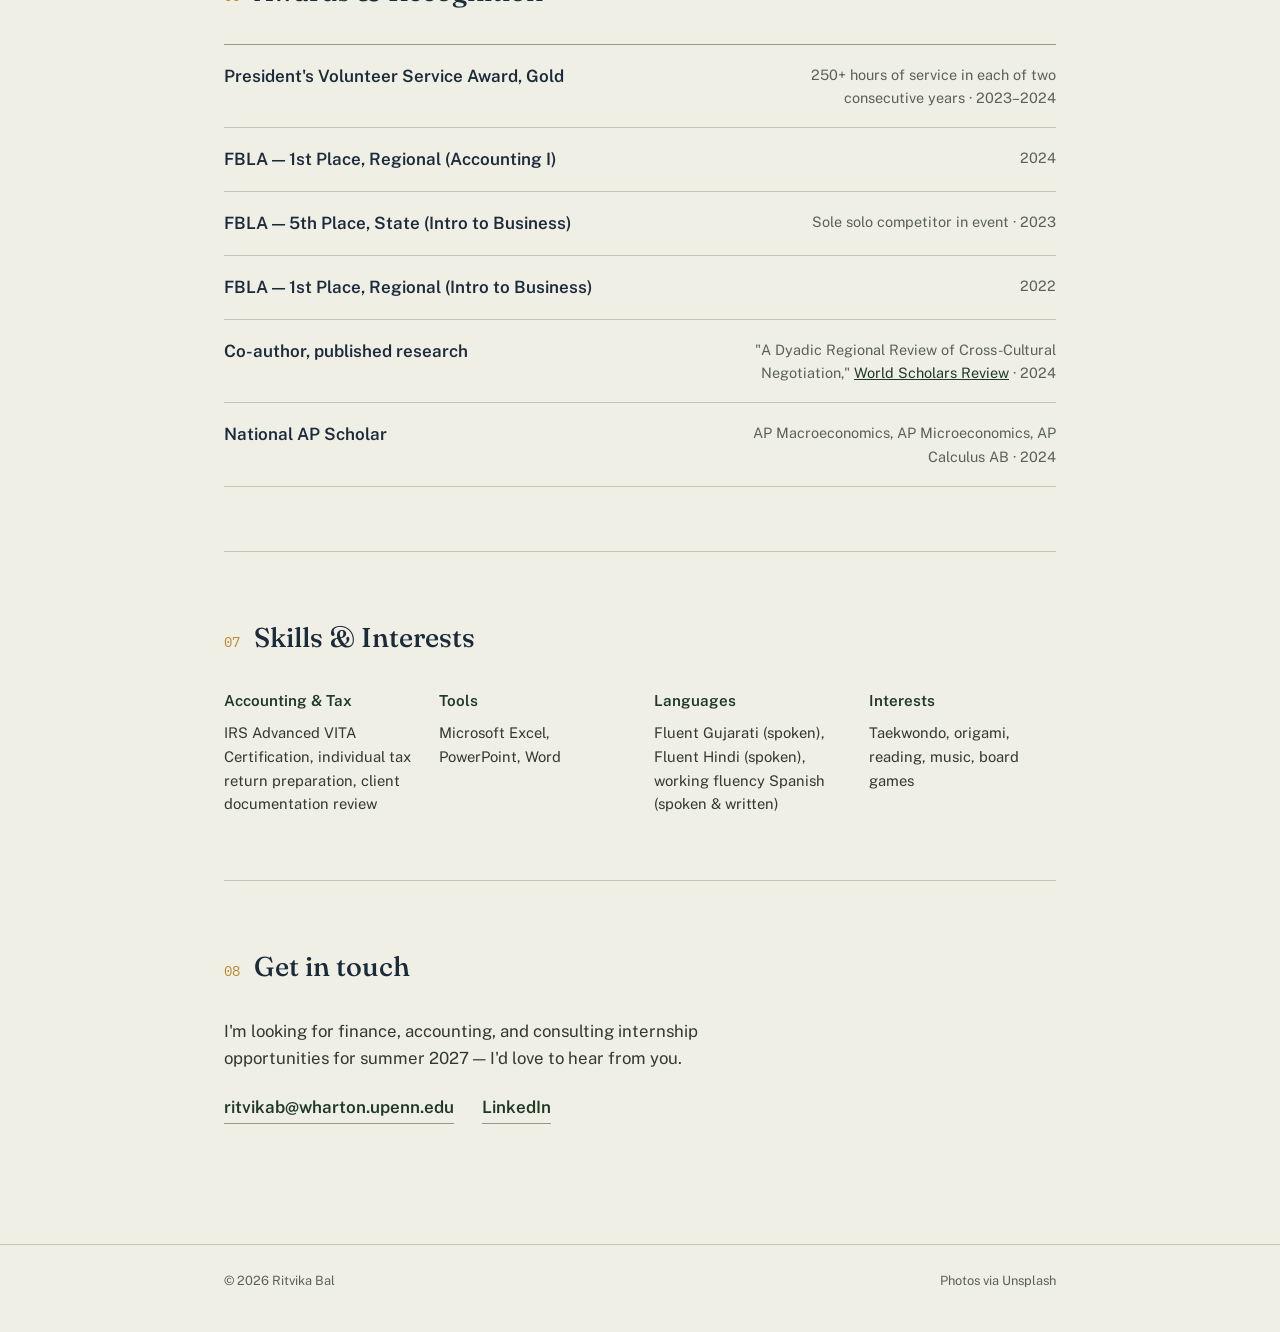
==== commit 5f28b02f: "Revise personal details and experiences in index.html Updated personal information and experiences i" ====
--- a/index.html
+++ b/index.html
@@ -34,32 +34,16 @@
     <p class="hero-byline">Philadelphia, PA &nbsp;·&nbsp; The Wharton School, Class of 2029</p>
     <h1 class="hero-name">Ritvika&nbsp;Bal</h1>
     <p class="hero-tagline">
-      An economics student concentrating in accounting and finance, spending
-      her tax seasons the way most people spend a hobby &mdash; filing free
-      returns for families in West Philadelphia and York County who'd
-      otherwise pay to keep their own refund.
+      A second-year B.S. in economics student at the University of Pennsylvania, concentrating 
+      in accounting and finance. Outside of school, she has more than four years 
+      of experience within the financial sector with a focus on taxes, collaborating with 
+      private accountants and CPAs.   
     </p>
     <div class="hero-actions">
       <a class="btn btn-primary" href="mailto:ritvikab@wharton.upenn.edu">Email me</a>
       <a class="btn btn-outline" href="resume.pdf">Résumé (PDF)</a>
     </div>
 
-    <dl class="ledger-strip">
-      <div class="ledger-item">
-        <dt>Tax seasons volunteered</dt>
-        <dd>3</dd>
-      </div>
-      <div class="ledger-item">
-        <dt>Returns filed for families</dt>
-        <dd>15+</dd>
-      </div>
-      <div class="ledger-item">
-        <dt>IRS certification level</dt>
-        <dd>Advanced</dd>
-      </div>
-    </dl>
-  </section>
-
   <!-- ABOUT -->
   <section id="about" class="section wrap">
     <div class="section-head">
@@ -69,34 +53,29 @@
     <div class="about-layout">
       <div class="about-text">
         <p class="lede">
-          I grew up in York County, Pennsylvania, and got my first real look at
-          how numbers change lives through my grandmother's small business and,
-          later, a VITA training that put me in a folding chair across from a
-          stranger, doing their taxes for free. I'm now at Wharton, concentrating
-          in accounting and finance, and still doing exactly that &mdash; just with
-          a bigger spreadsheet and a longer commute.
+          I grew up in Mumbai, India, and eventually moved to York County, 
+          Pennsylvania, where I have lived ever since. It was in Mumbai where
+          I saw firsthand how numbers change lives through the city's extensive 
+          network of <i>bazaars</i> and commercial districts. That interest grew 
+          into a desire to understand how financial knowledge can drive growth in
+          a business. While at Wharton, I hope to build on this drive by developing 
+          skills to serve others and create economic value.
         </p>
         <p>
           Outside coursework, I run <strong>Forever&nbsp;Flowers</strong>, a small
           nonprofit I started in high school that sells hand-folded origami
-          flowers to raise money for a local cancer center and my school's
-          theatre scholarship fund. I spent four years as president of my local
-          4-H club, organizing food drives and a community garden, and two
-          years as my school's student representative to the district school
-          board. I also co-authored a published paper on cross-cultural
-          negotiation, hold an advanced black belt track in Taekwondo, and can
-          fold a fairly convincing origami crane in under a minute.
-        </p>
-        <p>
+          flowers to raise money for the WellSpan York Cancer Center. 
           At Penn, I serve as <strong>Community Outreach Chair for
           VITA@Penn</strong>, the student chapter of the IRS's Volunteer Income
           Tax Assistance program, where I help connect volunteers with
           partner sites across Philadelphia and keep the club's outreach and
-          recruitment running.
+          recruitment running. In my free time, I am an active board member 
+          for the Social Deduction Club (SDC), a recreational club focused on 
+          and hidden-role and mafia-esque games.
         </p>
       </div>
       <figure class="about-photo">
-        <img src="https://images.unsplash.com/photo-1769794371055-54436b54577e?w=1200&auto=format&fit=crop&q=70" alt="A study desk with an open book, laptop, and handwritten notes.">
+        <img src="https://images.unsplash.com/photo-1535957998253-26ae1ef29506?&auto=format&fit=crop&q=70" alt="A study desk with an open book, laptop, and handwritten notes.">
       </figure>
     </div>
   </section>
@@ -131,7 +110,7 @@
           <h3>Volunteer Income Tax Assistance (VITA)</h3>
           <p class="role">Tax Preparer</p>
           <p class="desc">Earned and renewed IRS Advanced tax preparation
-            certification by exam. Prepared returns for more than fifteen
+            certification by exam. Prepared returns for more than fifty
             families over three tax seasons, helping clients claim credits
             they were owed and keep more of their refund.</p>
         </div>
@@ -183,7 +162,7 @@
     <div class="leadership-intro">
       <img src="https://images.unsplash.com/photo-1698813456837-72a22ca05f26?w=1000&auto=format&fit=crop&q=70" alt="A cluster of colorful hand-folded origami cranes.">
       <p>
-        Most of my service work traces back to the same idea: small,
+        My philanthropic work traces back to the same idea: small,
         repeatable acts of organizing add up. A folded paper flower funds a
         cancer center. A food drive feeds a few more families. A seat on a
         school board gets one more student's concern actually heard.
@@ -419,8 +398,7 @@
     </p>
     <div class="contact-links">
       <a href="mailto:ritvikab@wharton.upenn.edu">ritvikab@wharton.upenn.edu</a>
-      <a href="https://www.linkedin.com/in/ritvikabal" target="_blank" rel="noopener">LinkedIn</a>
-      <a href="https://github.com/ritvikabal" target="_blank" rel="noopener">GitHub</a>
+      <a href="https://www.linkedin.com/in/ritvika-bal" target="_blank" rel="noopener">LinkedIn</a>
     </div>
   </section>
 
@@ -429,7 +407,7 @@
 <footer class="site-footer">
   <div class="wrap footer-inner">
     <span>&copy; <span id="year"></span> Ritvika Bal</span>
-    <span class="footer-photo-credit">Photo via Unsplash</span>
+    <span class="footer-photo-credit">Photos via Unsplash</span>
   </div>
 </footer>
 
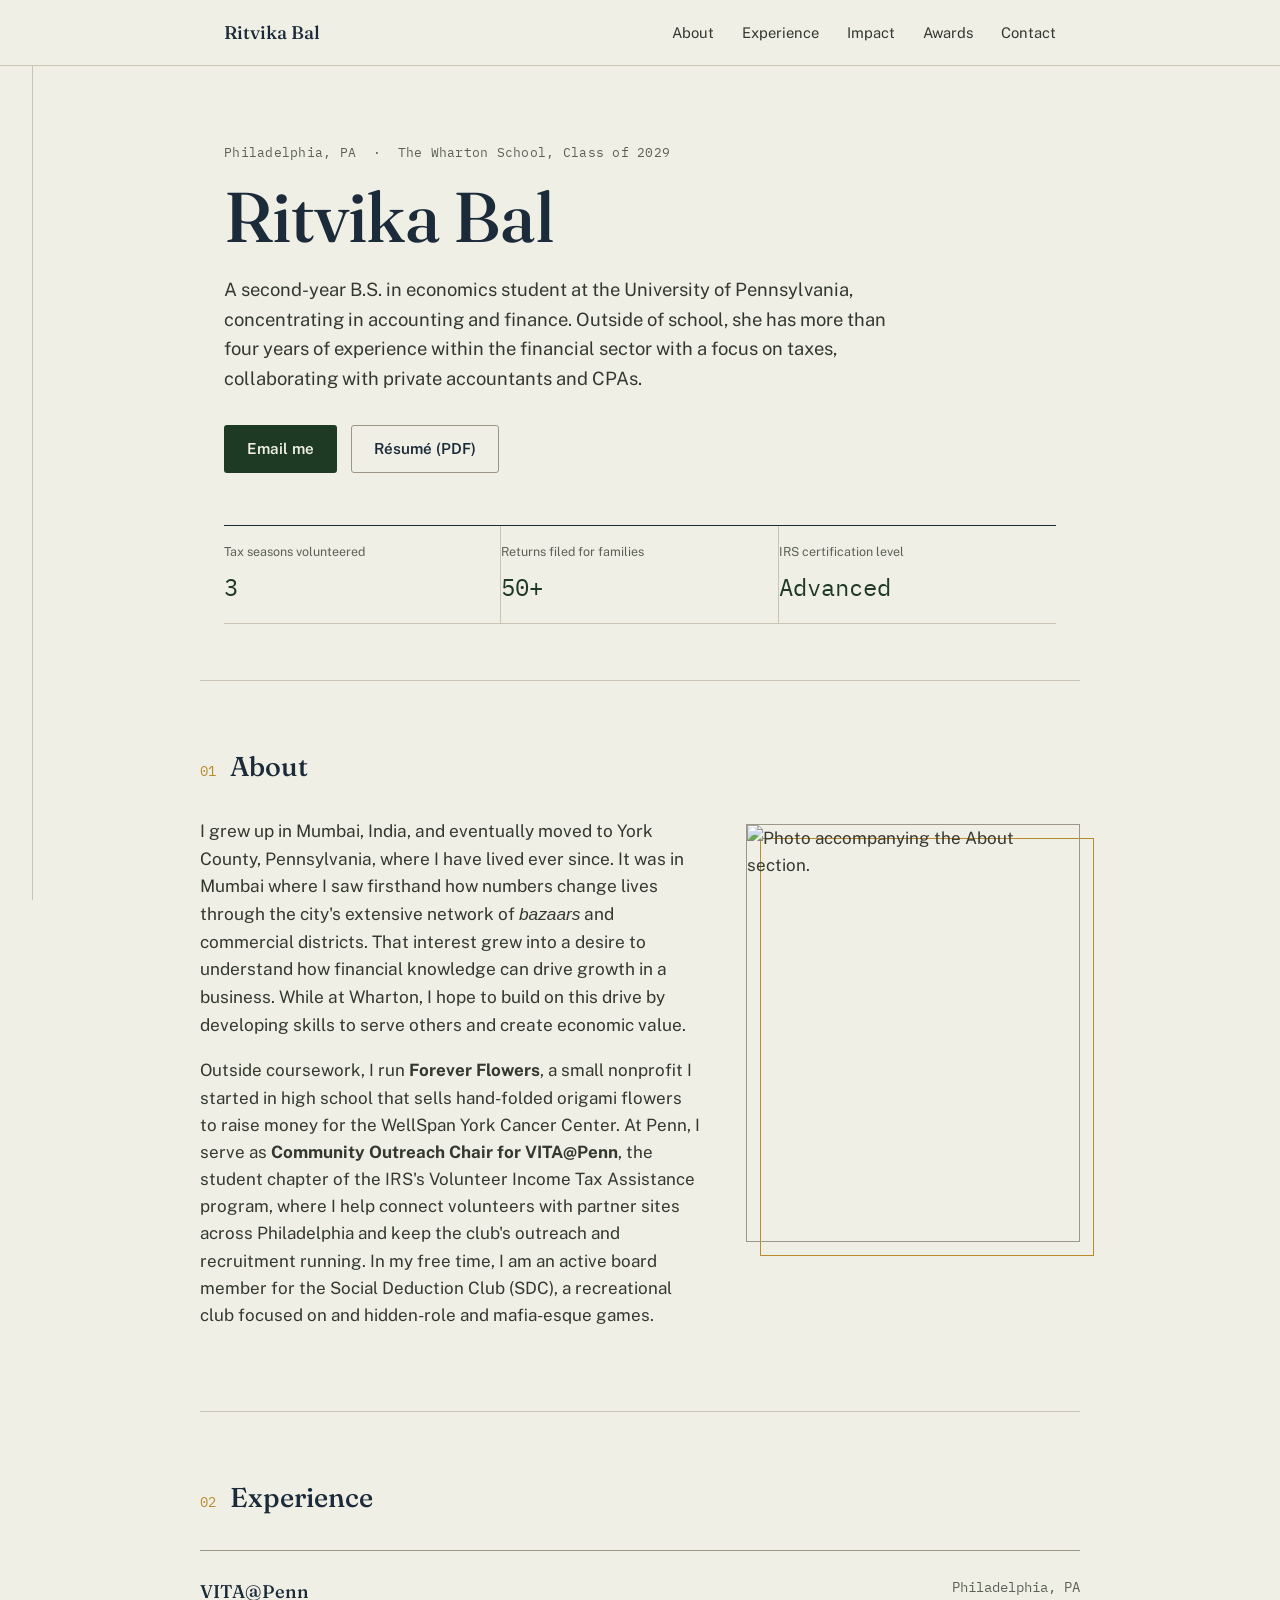
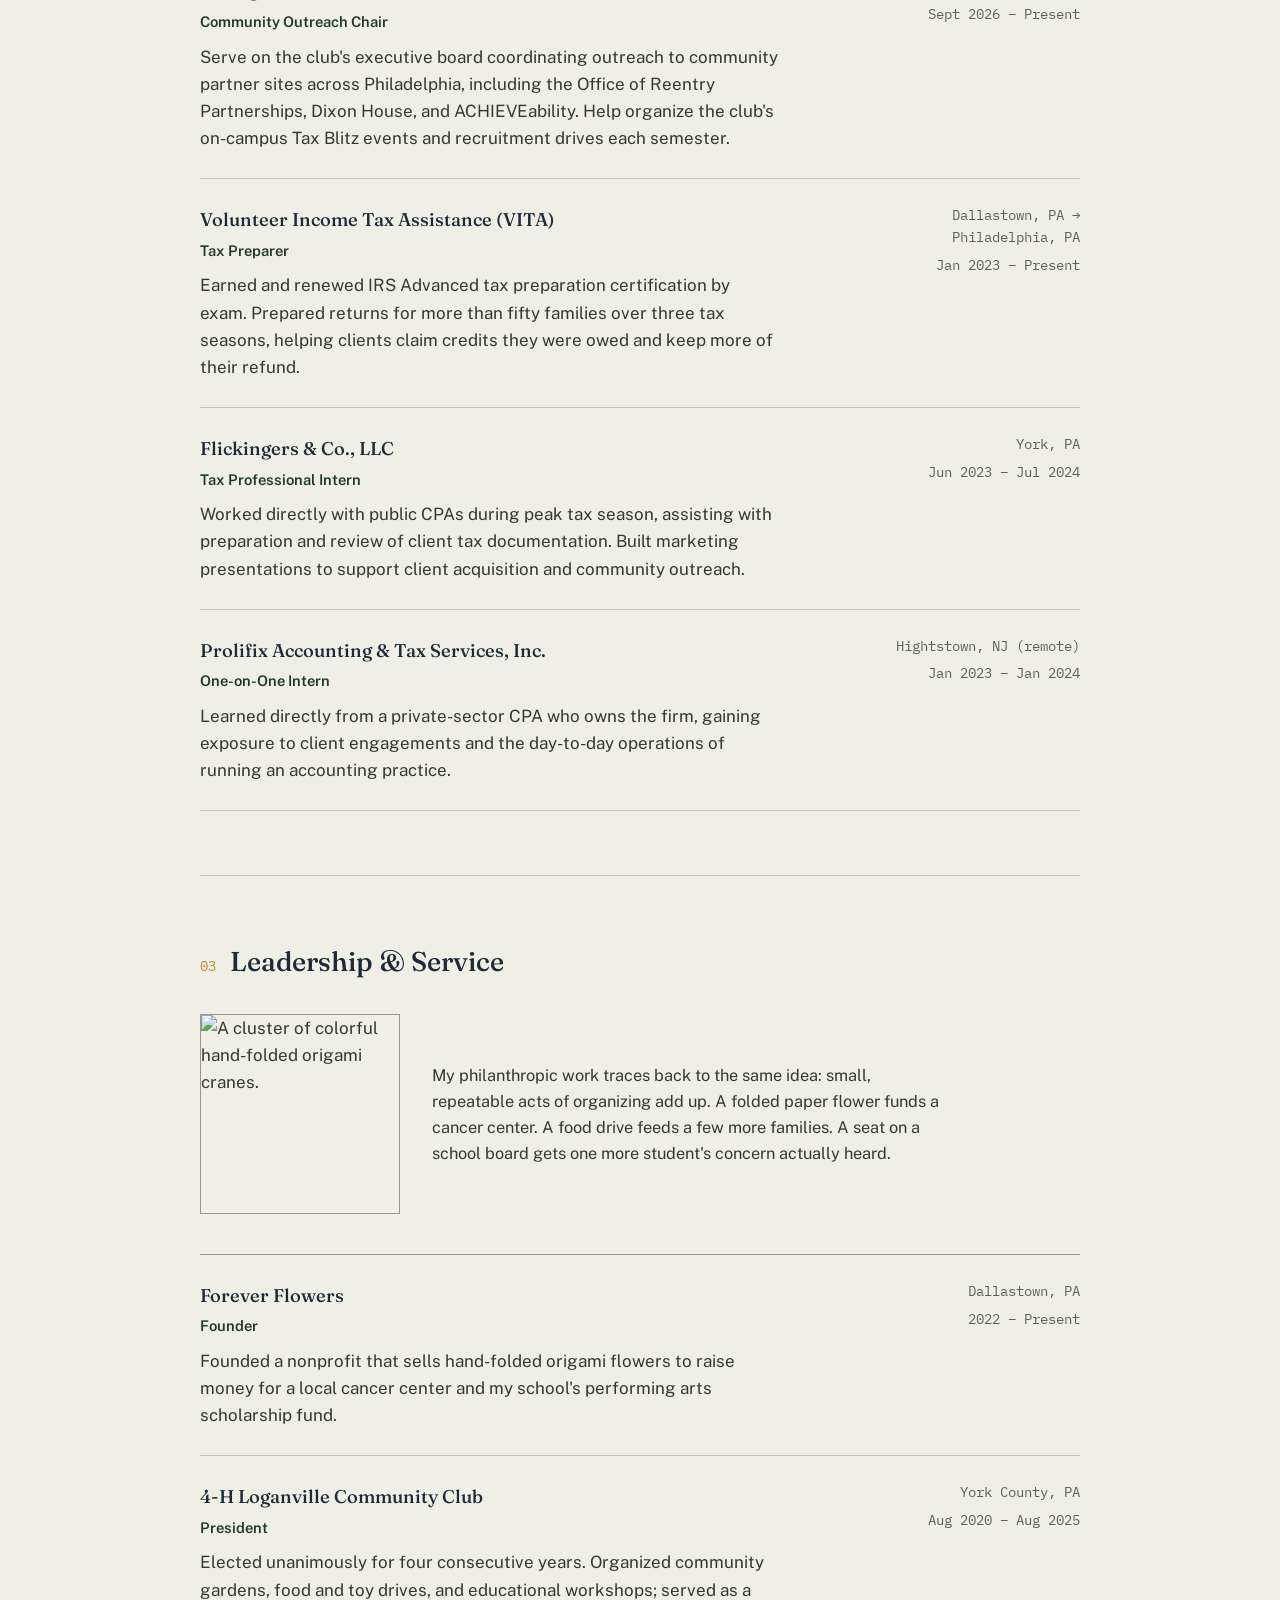
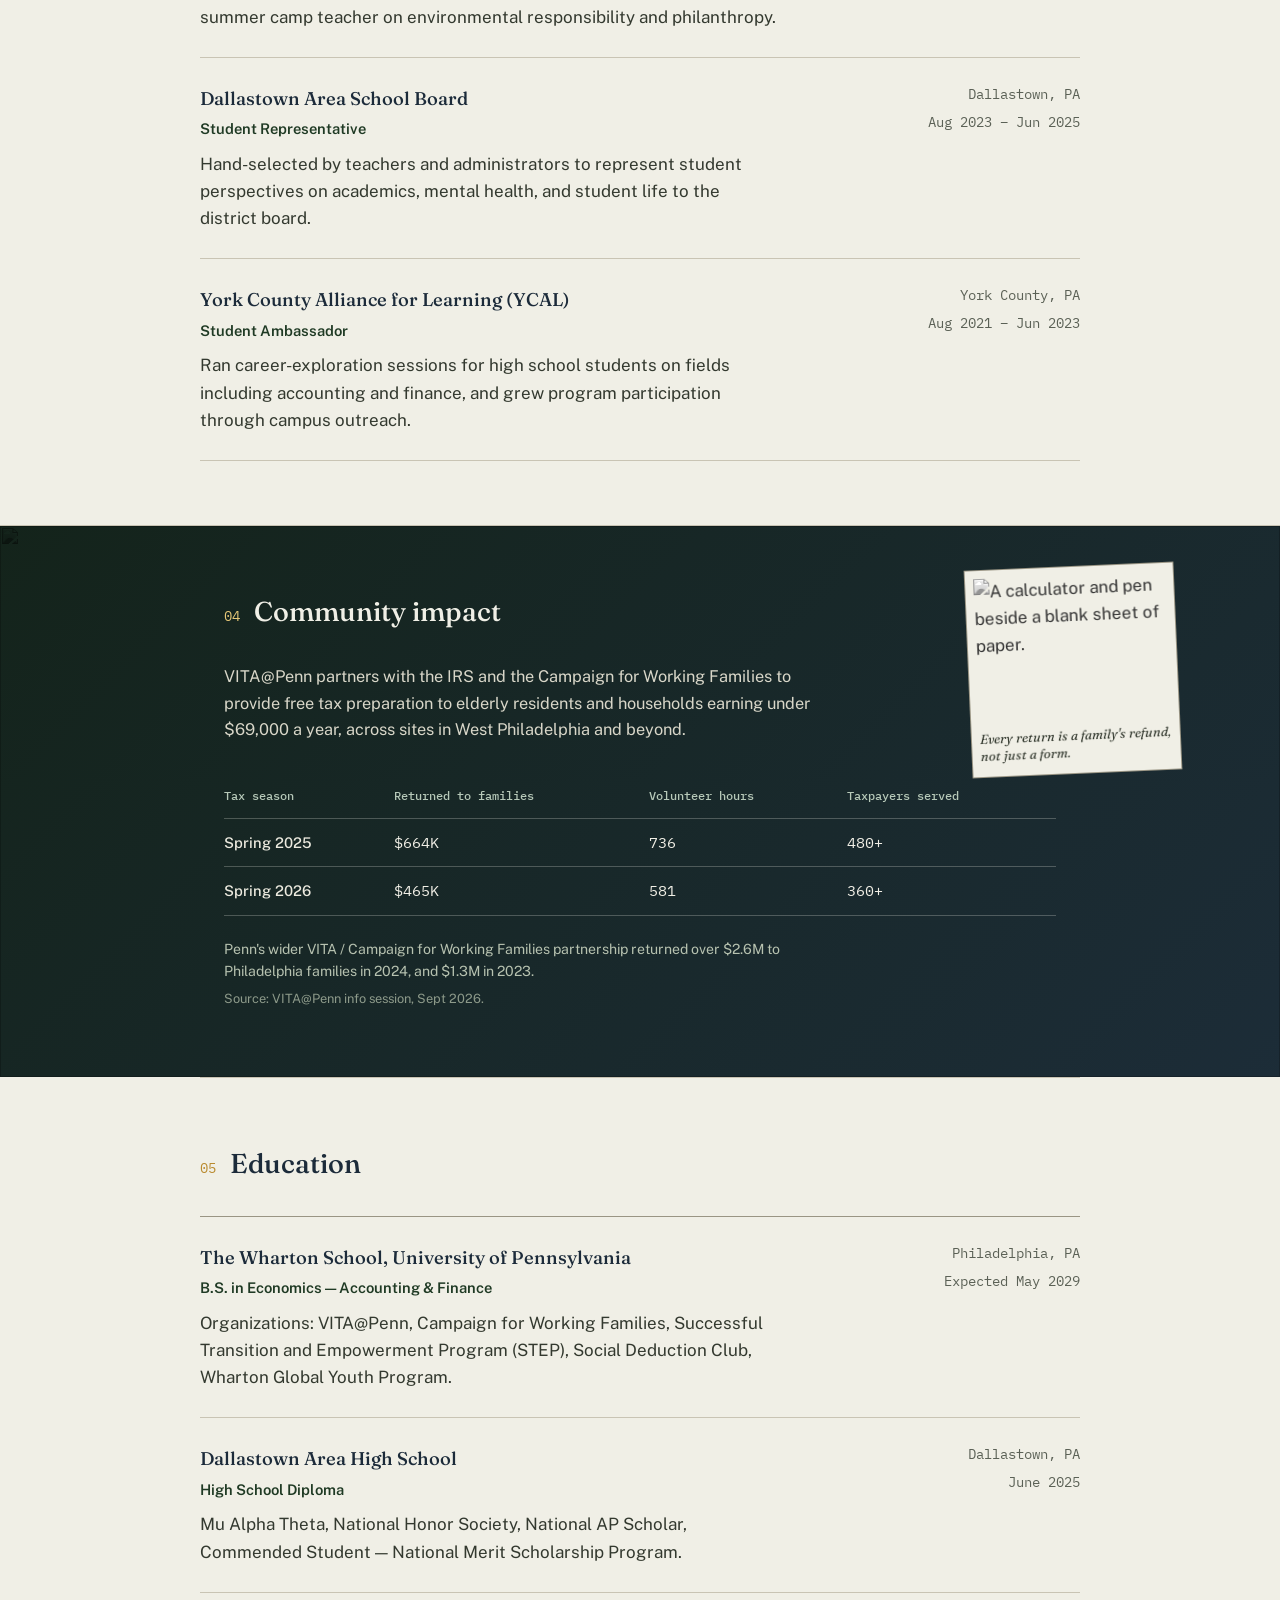
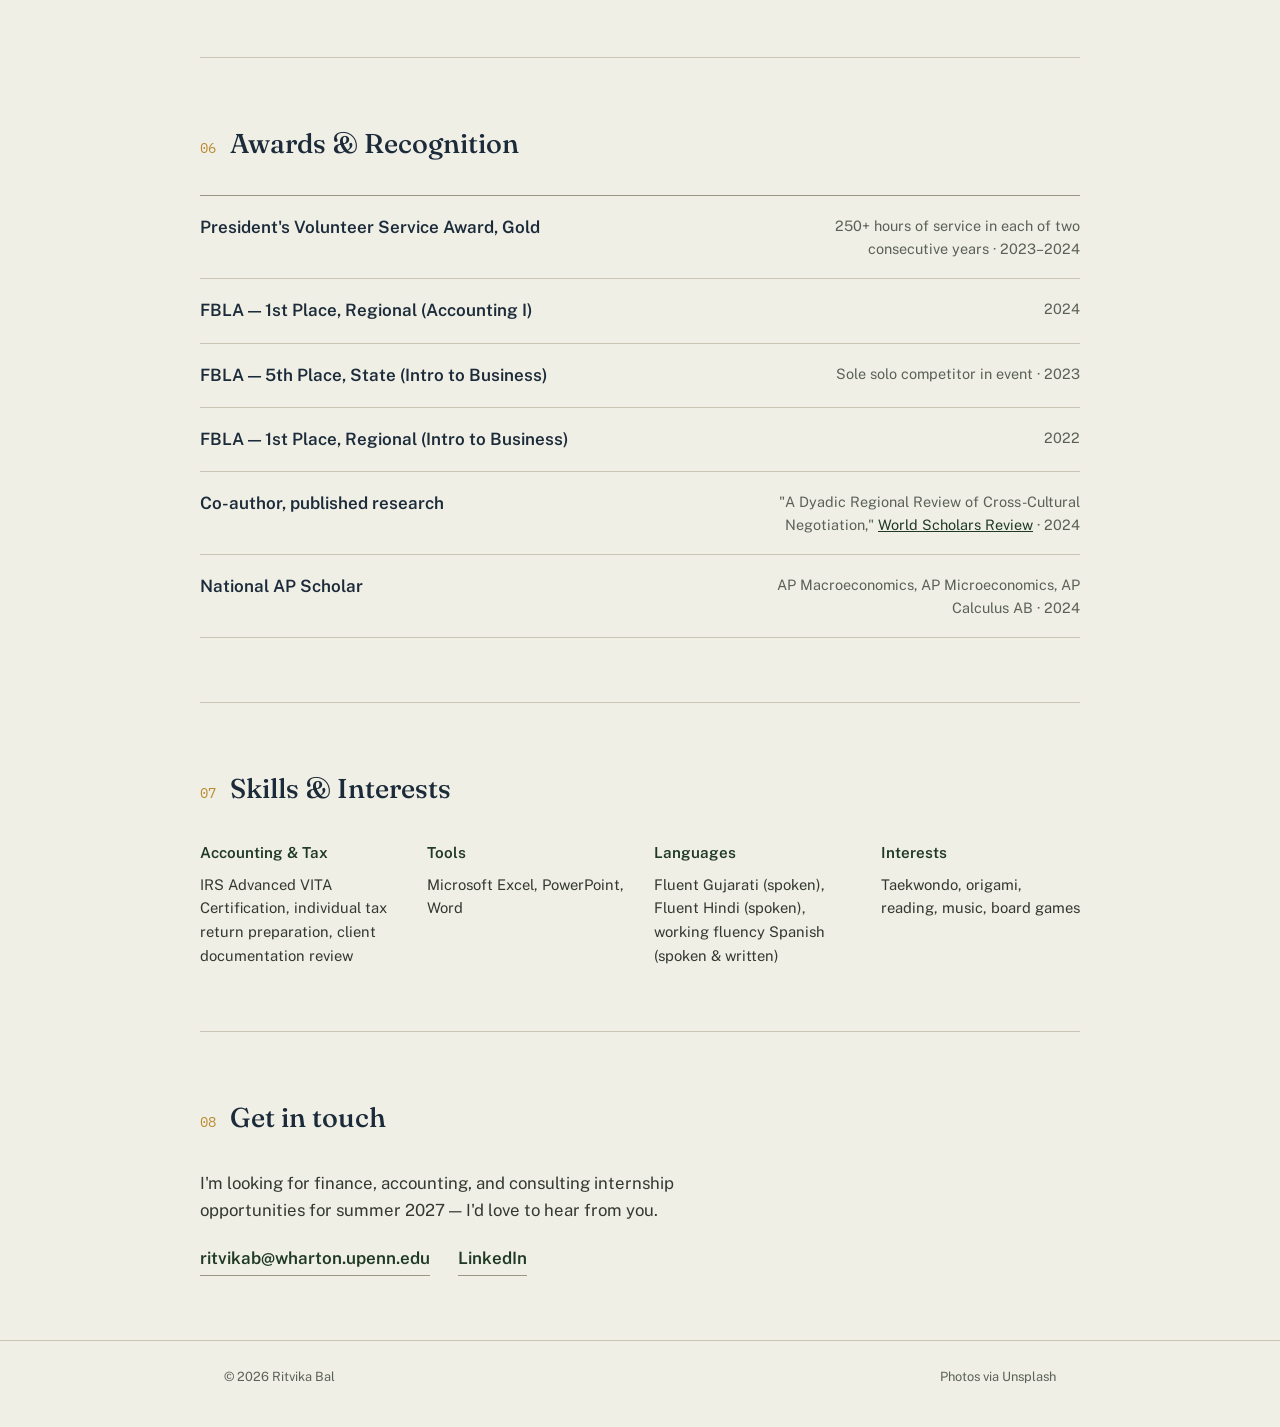
==== commit 88ed38d4: "Add files via upload" ====
--- a/index.html
+++ b/index.html
@@ -43,6 +43,22 @@
       <a class="btn btn-primary" href="mailto:ritvikab@wharton.upenn.edu">Email me</a>
       <a class="btn btn-outline" href="resume.pdf">Résumé (PDF)</a>
     </div>
+
+    <dl class="ledger-strip">
+      <div class="ledger-item">
+        <dt>Tax seasons volunteered</dt>
+        <dd>3</dd>
+      </div>
+      <div class="ledger-item">
+        <dt>Returns filed for families</dt>
+        <dd>50+</dd>
+      </div>
+      <div class="ledger-item">
+        <dt>IRS certification level</dt>
+        <dd>Advanced</dd>
+      </div>
+    </dl>
+  </section>
 
   <!-- ABOUT -->
   <section id="about" class="section wrap">
@@ -75,7 +91,7 @@
         </p>
       </div>
       <figure class="about-photo">
-        <img src="https://images.unsplash.com/photo-1535957998253-26ae1ef29506?&auto=format&fit=crop&q=70" alt="A study desk with an open book, laptop, and handwritten notes.">
+        <img src="https://images.unsplash.com/photo-1535957998253-26ae1ef29506?w=1200&auto=format&fit=crop&q=70" alt="Photo accompanying the About section.">
       </figure>
     </div>
   </section>
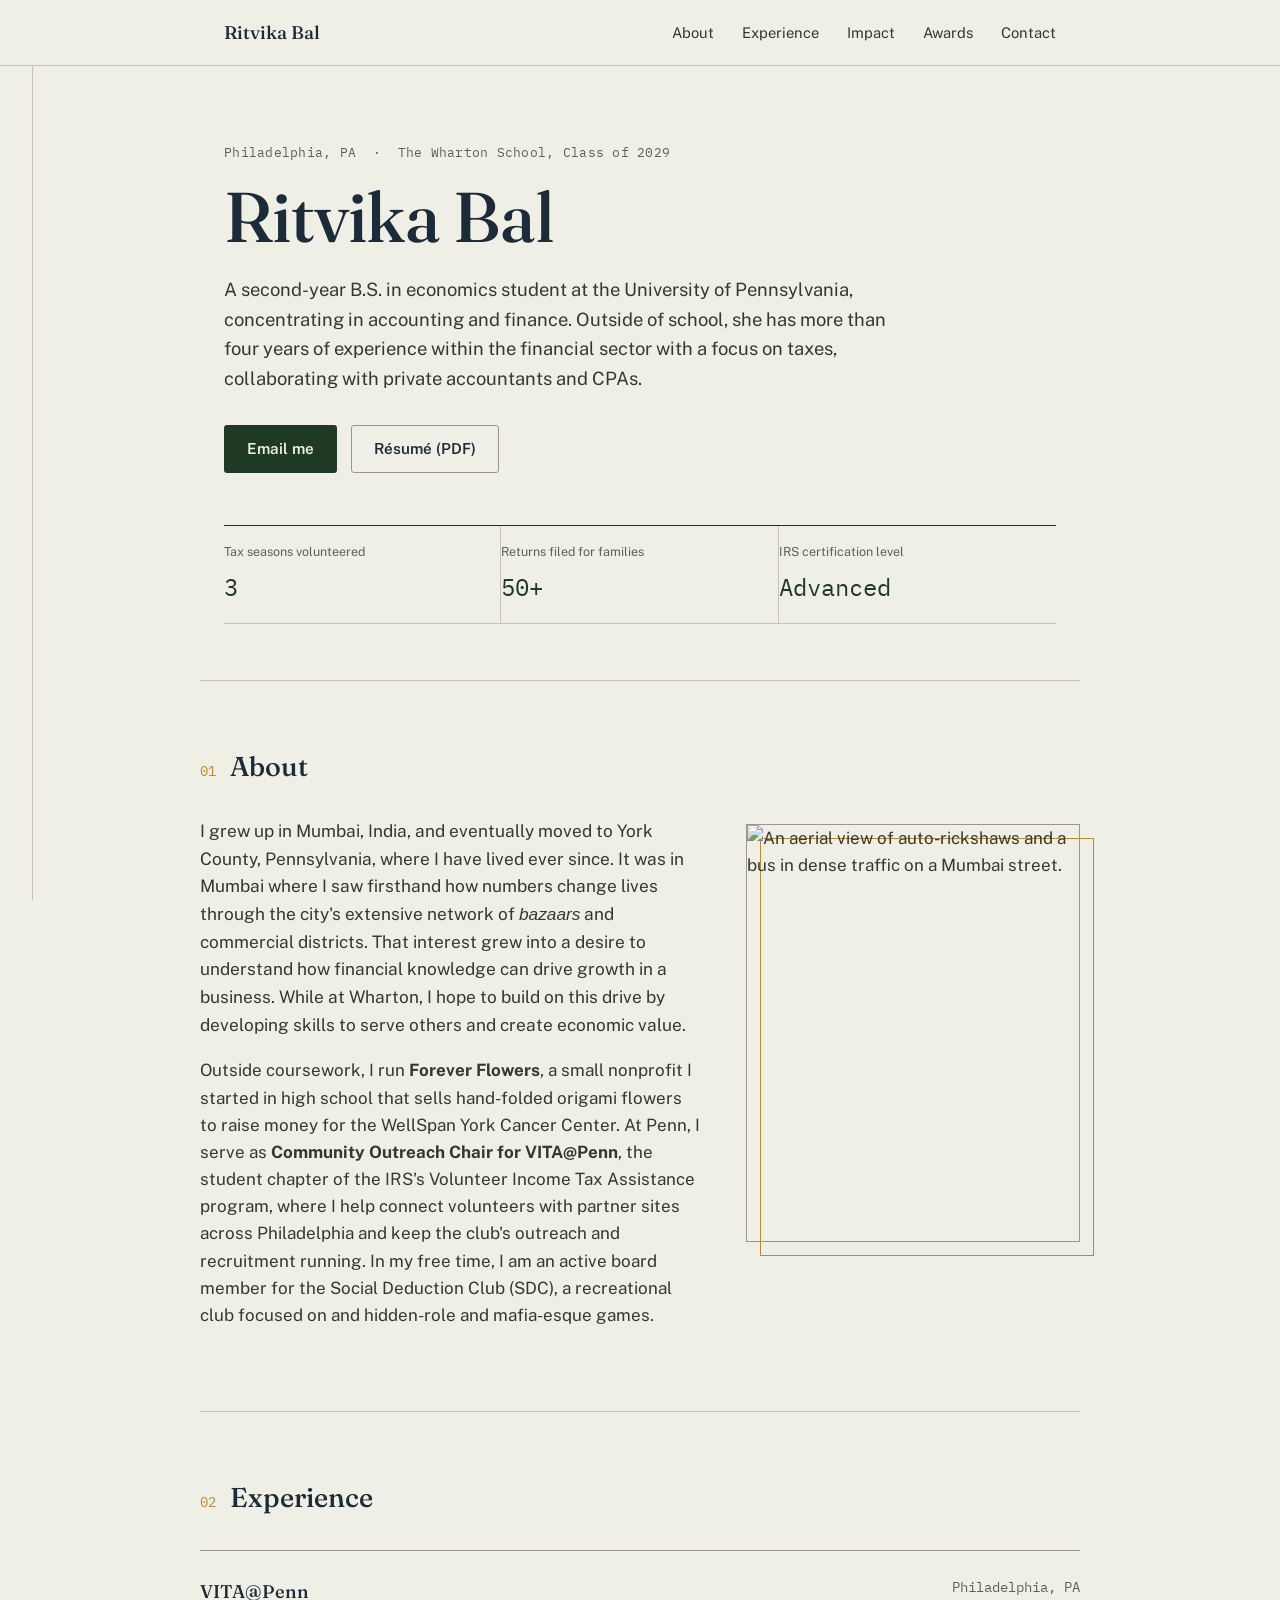
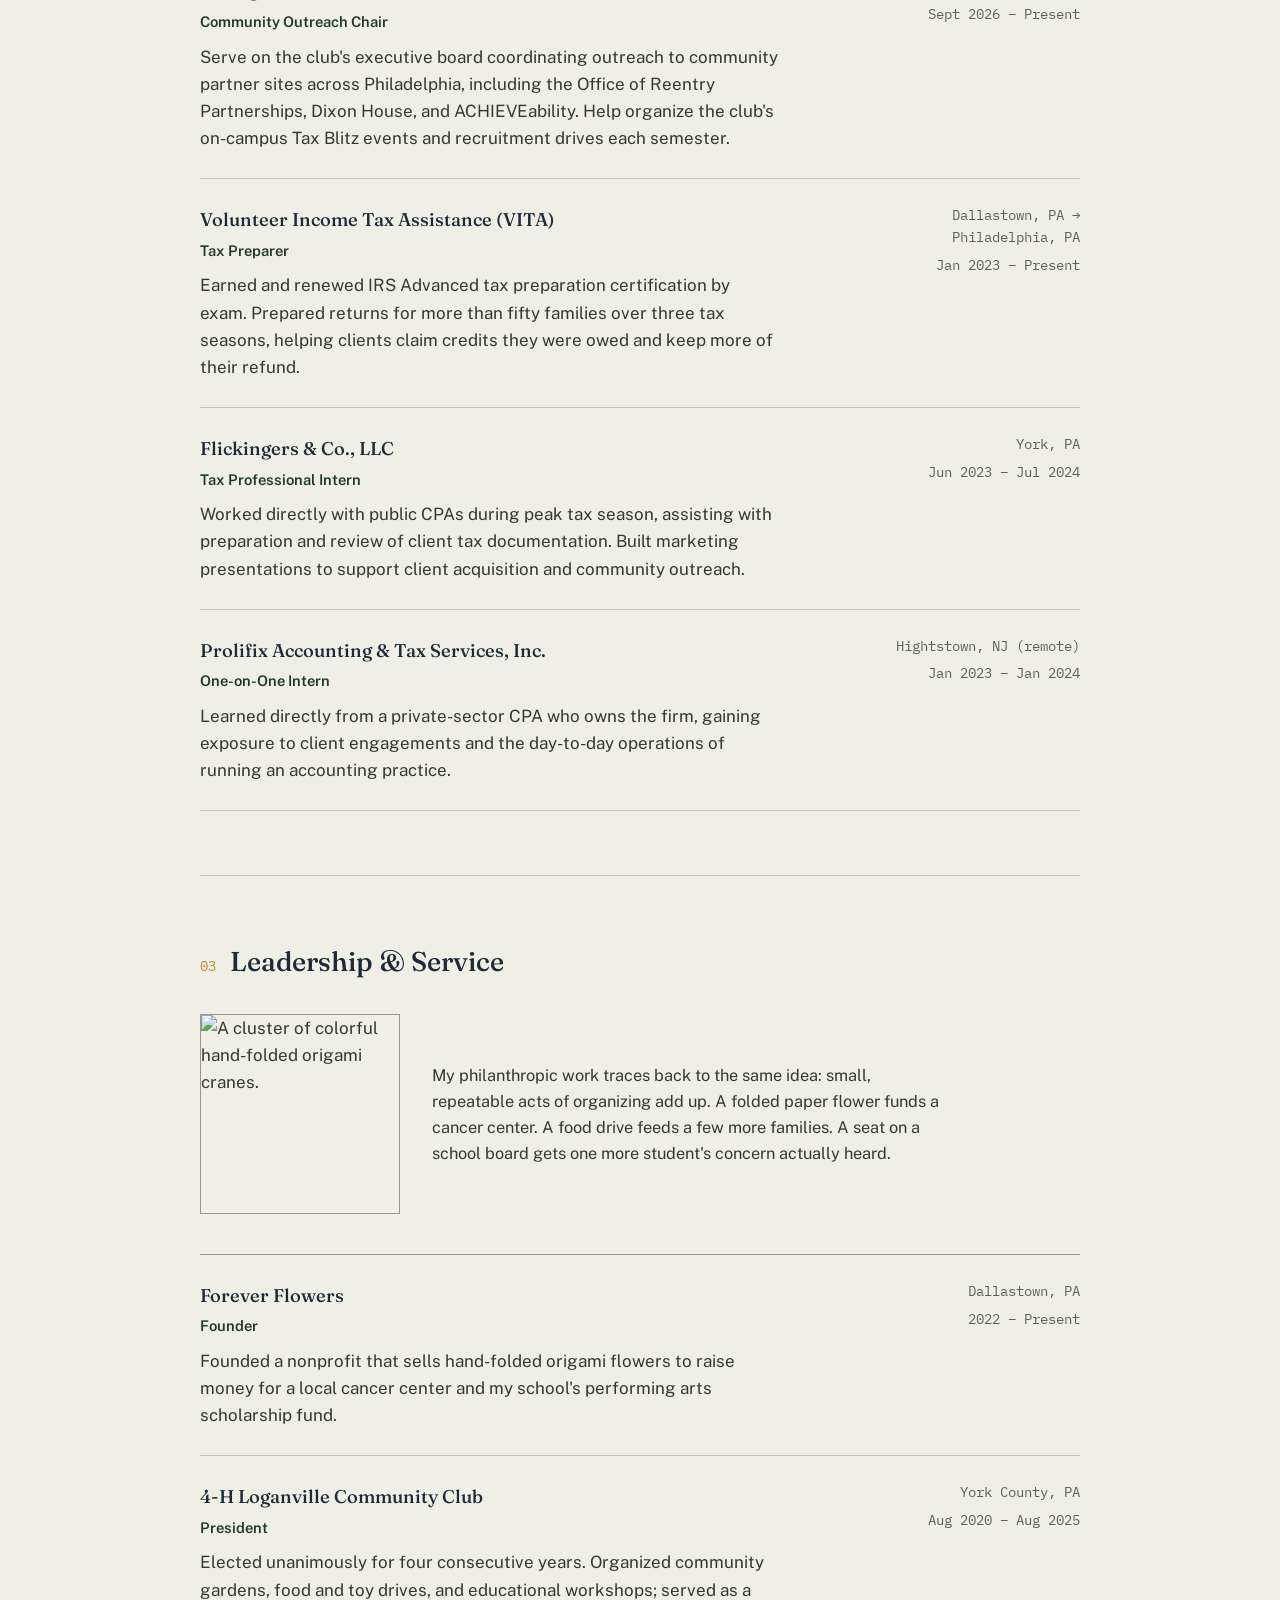
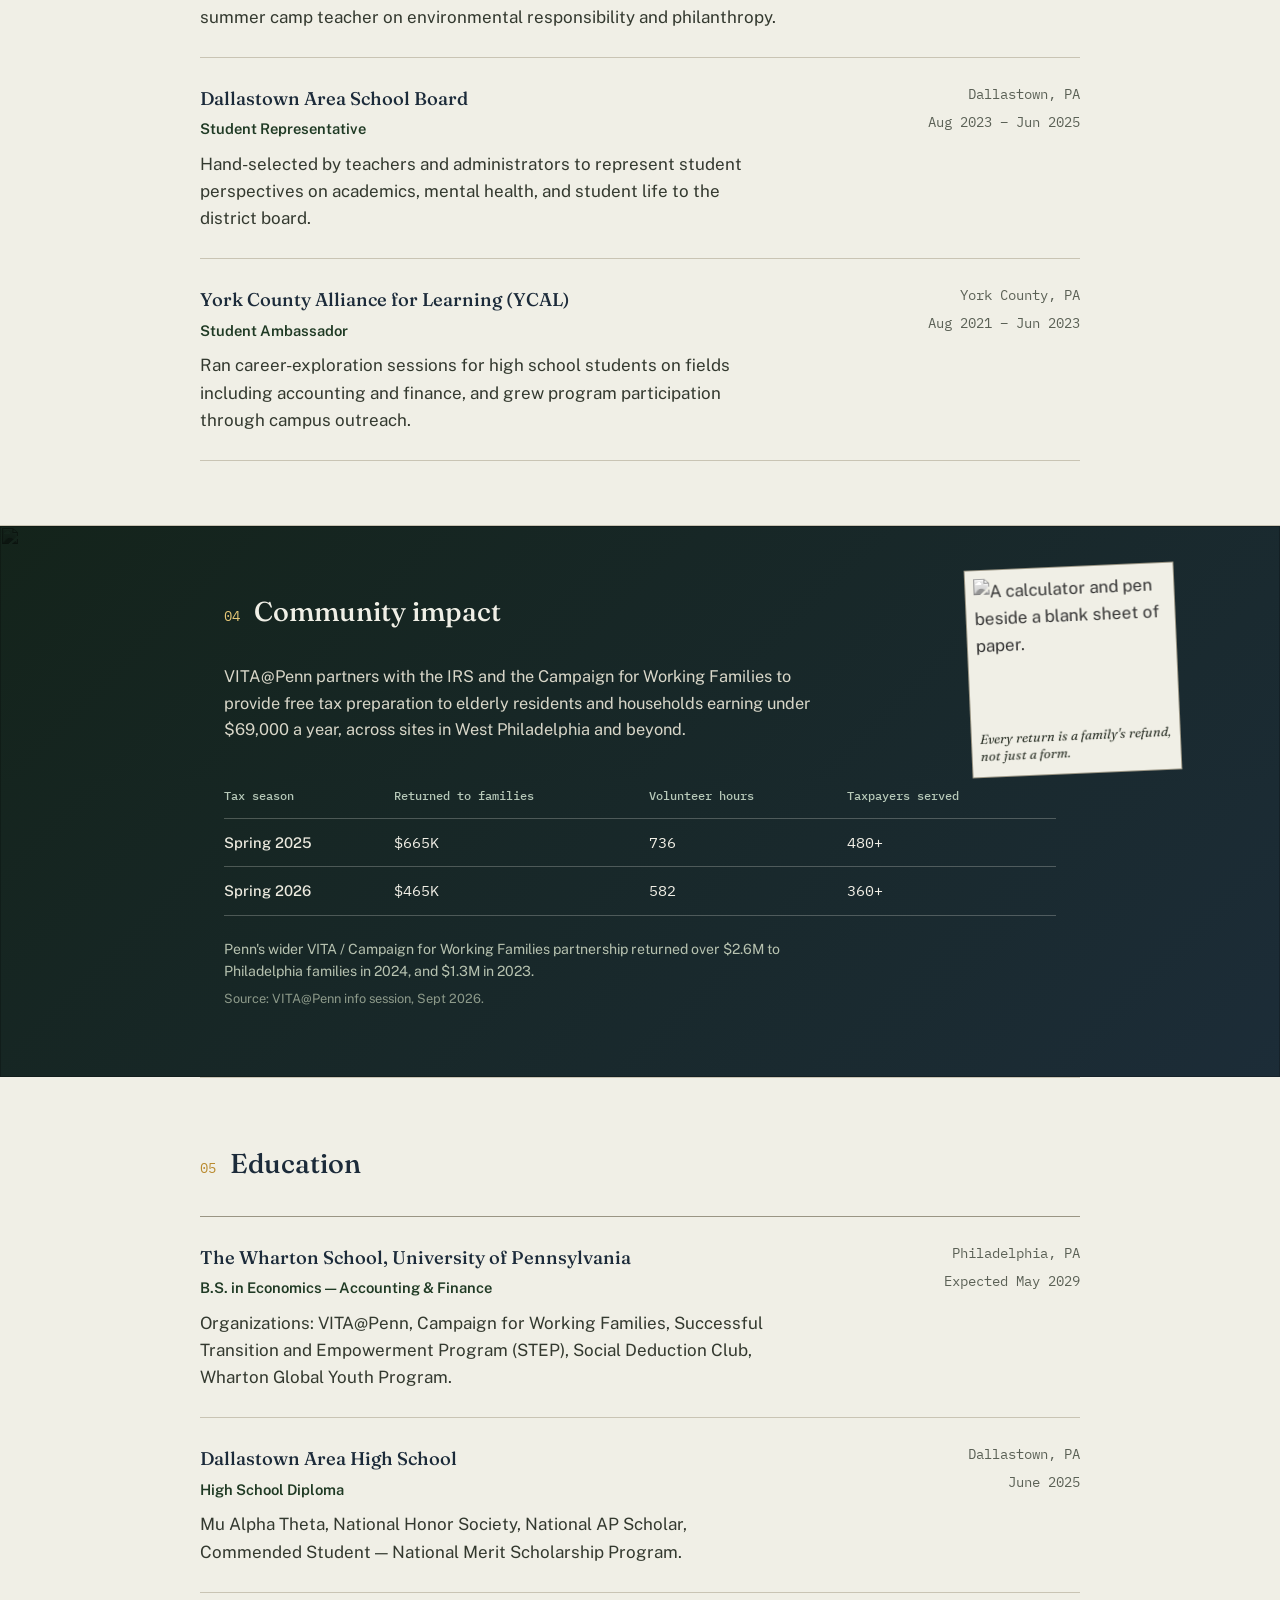
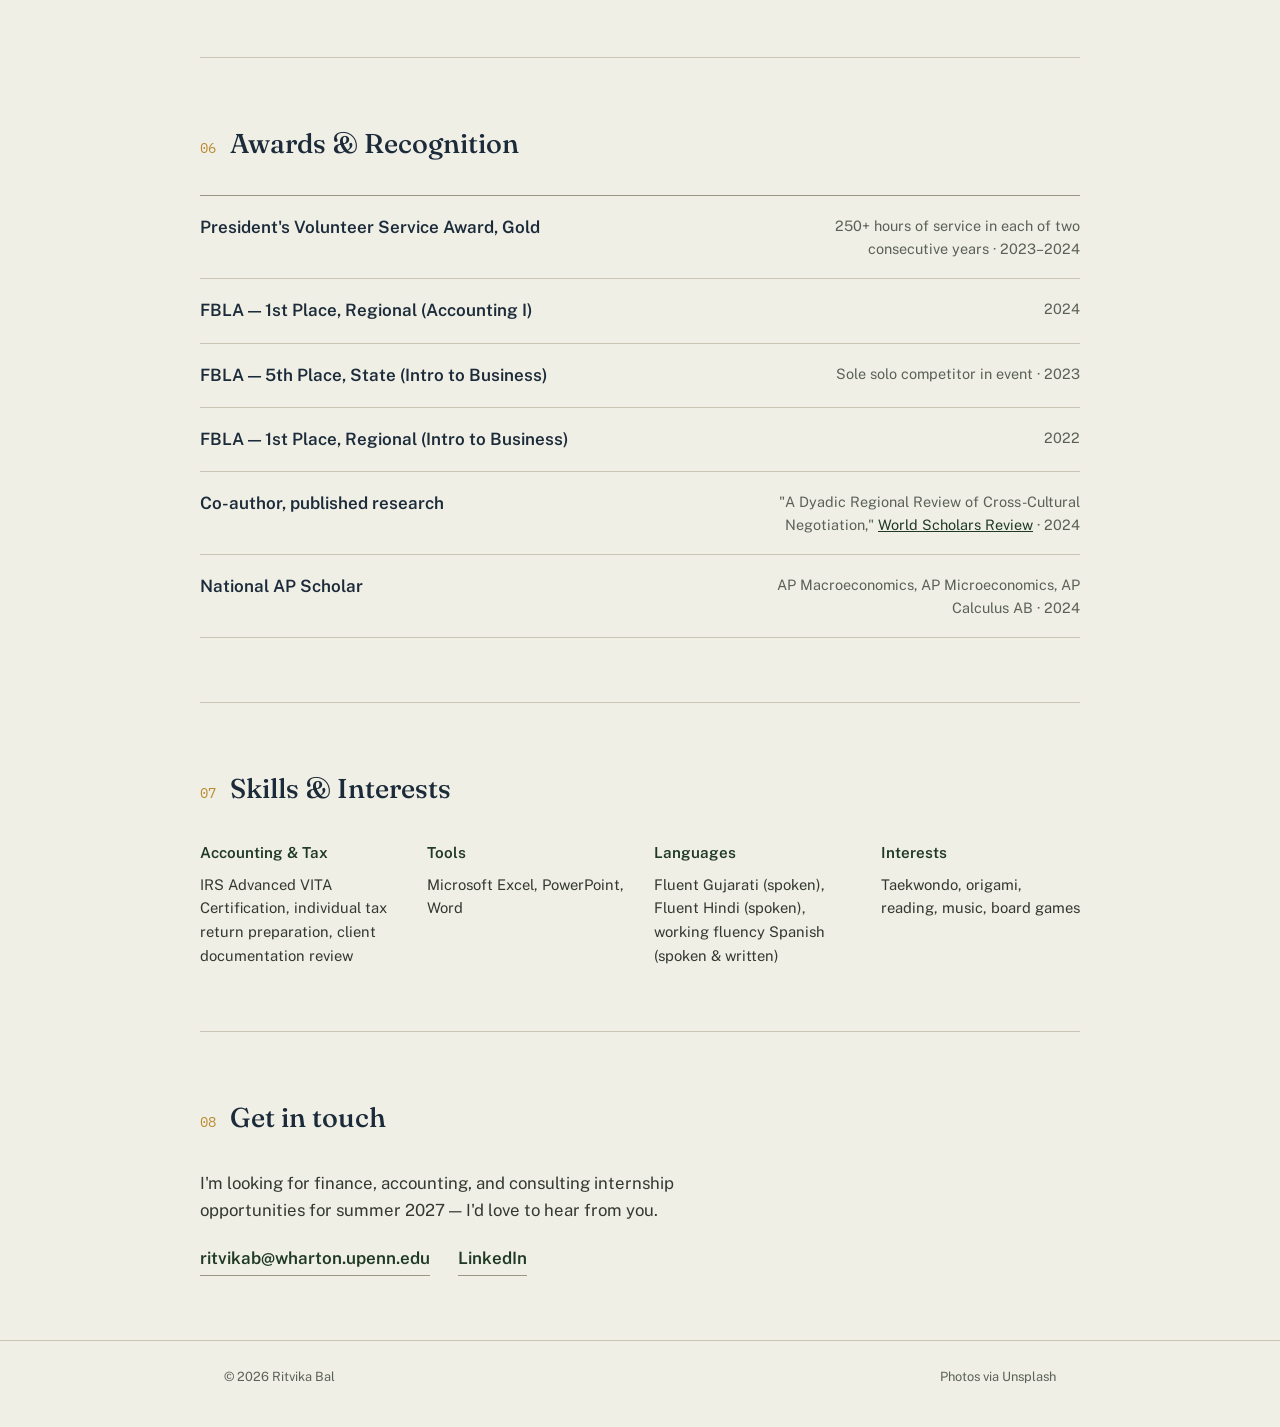
==== commit 20d2c7d5: "Add files via upload" ====
--- a/index.html
+++ b/index.html
@@ -91,7 +91,7 @@
         </p>
       </div>
       <figure class="about-photo">
-        <img src="https://images.unsplash.com/photo-1535957998253-26ae1ef29506?w=1200&auto=format&fit=crop&q=70" alt="Photo accompanying the About section.">
+        <img src="https://images.unsplash.com/photo-1532633130319-f16ab0a3a9c4?w=1200&auto=format&fit=crop&q=70" alt="An aerial view of auto-rickshaws and a bus in dense traffic on a Mumbai street.">
       </figure>
     </div>
   </section>
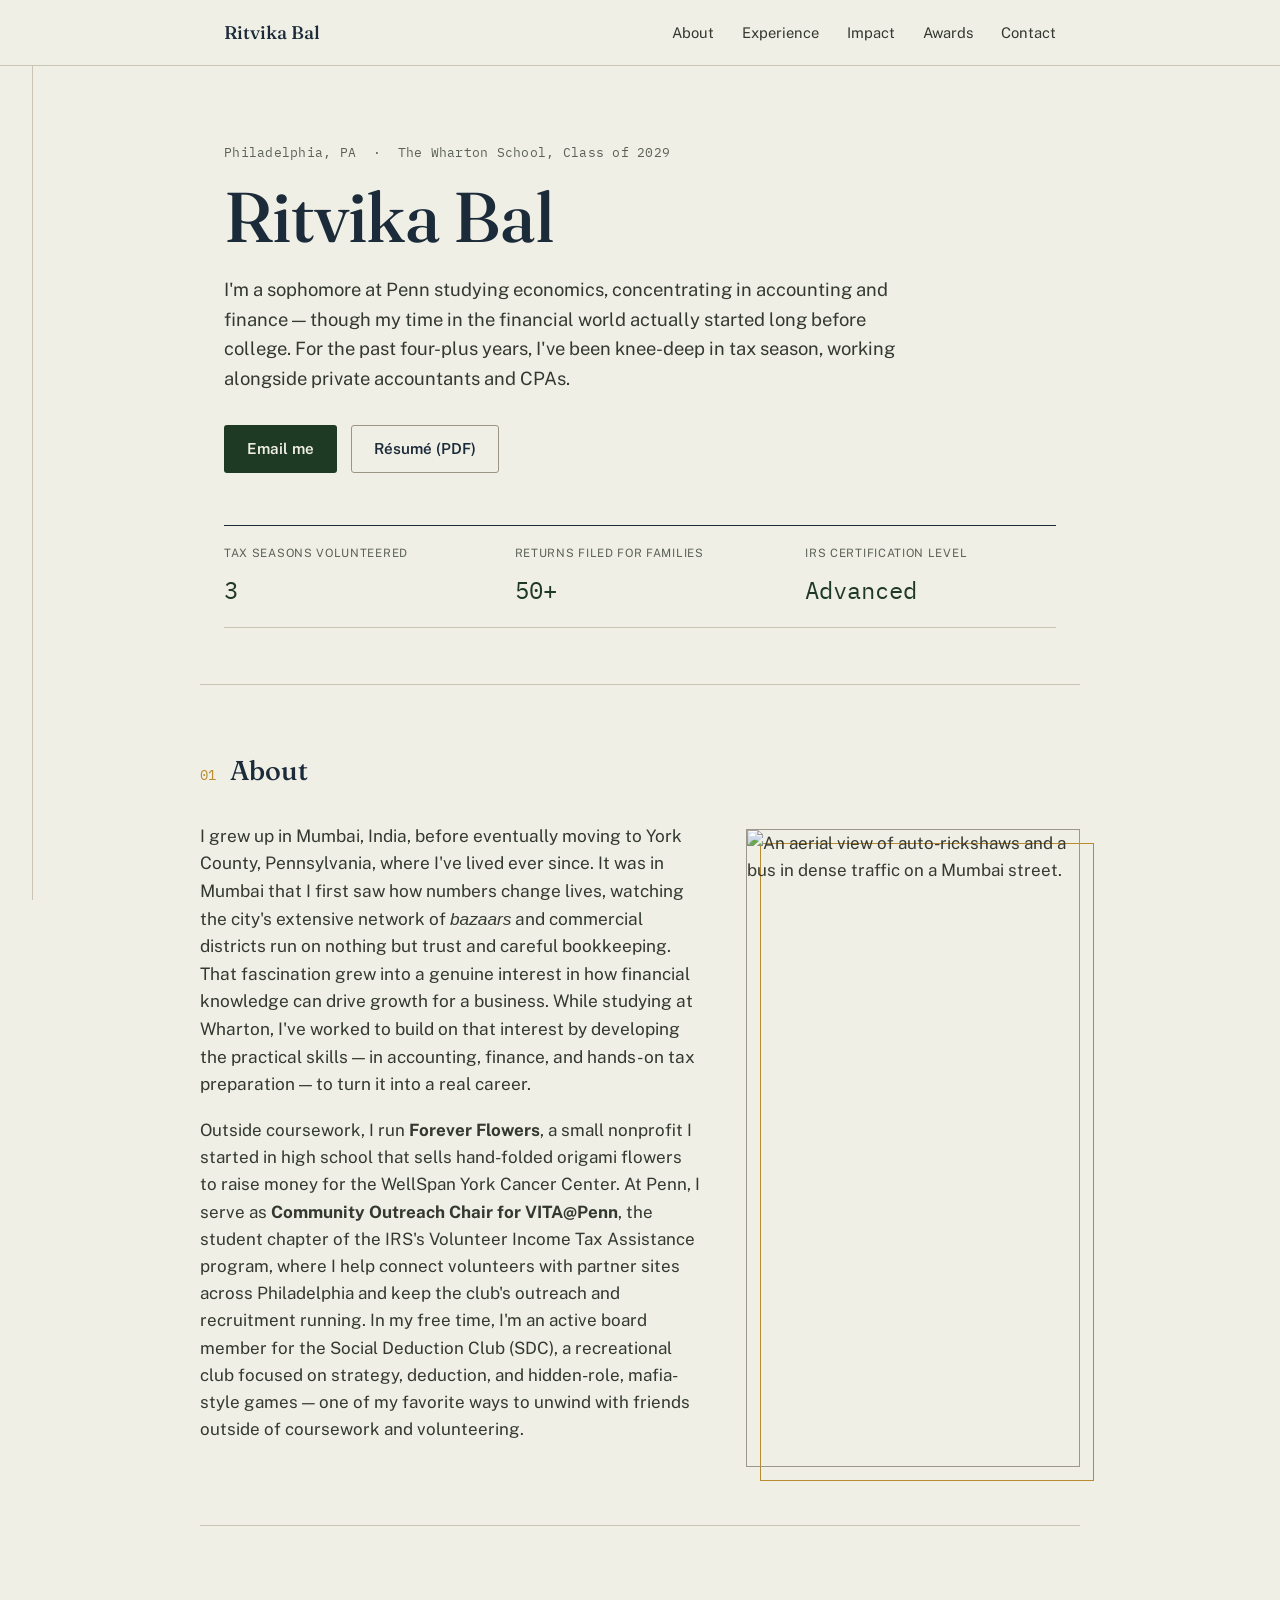
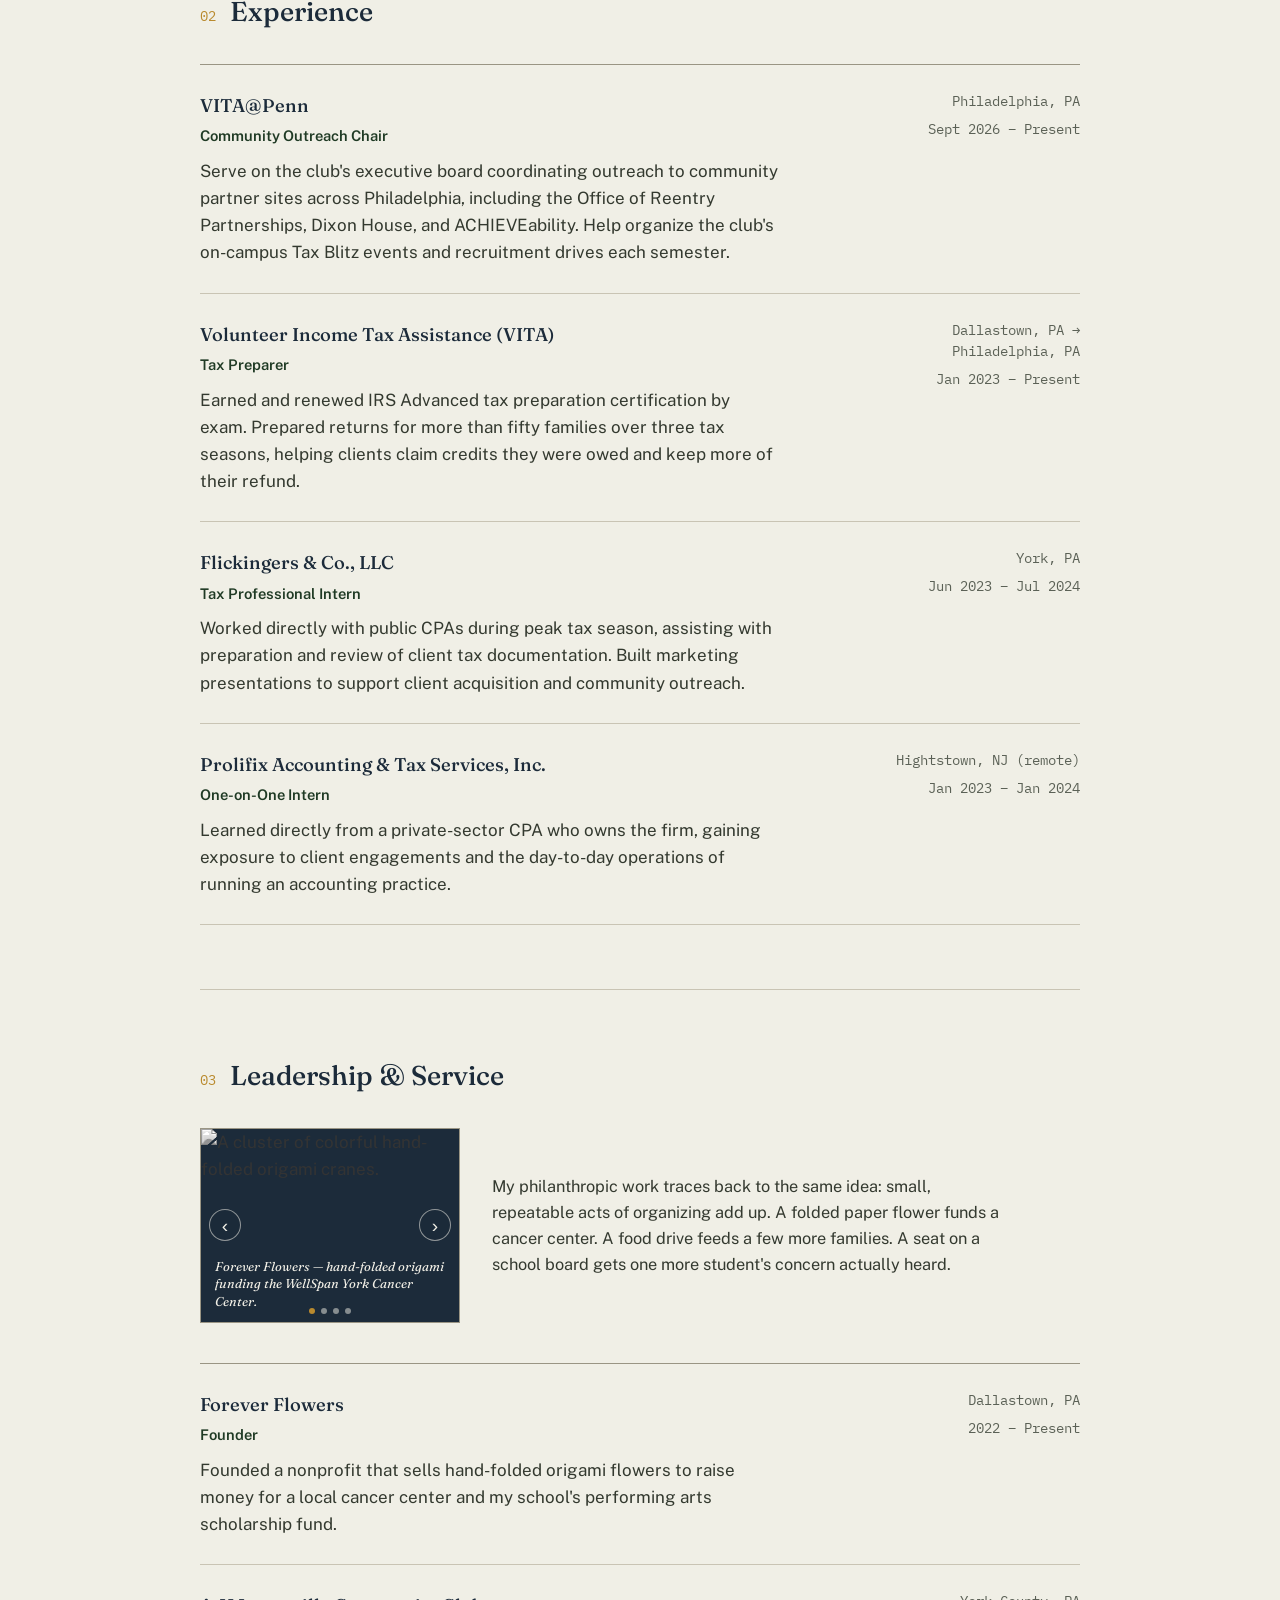
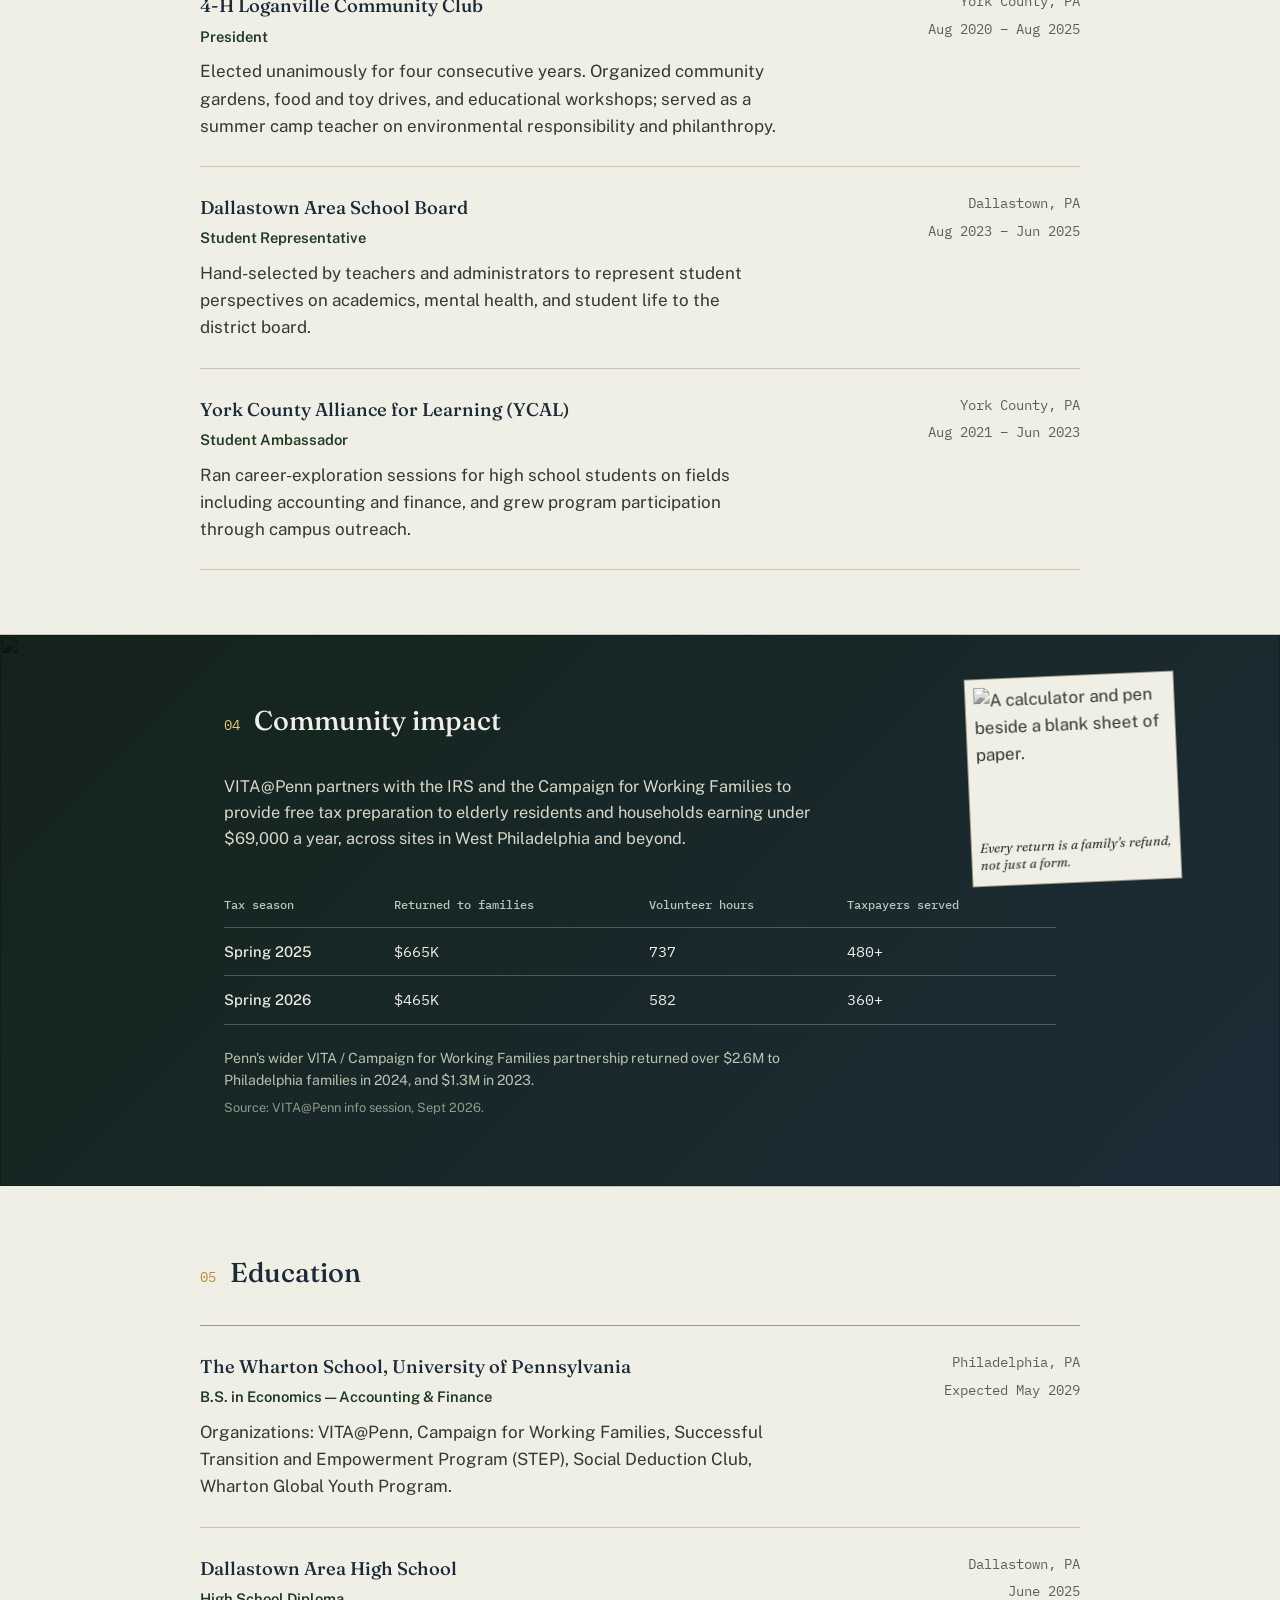
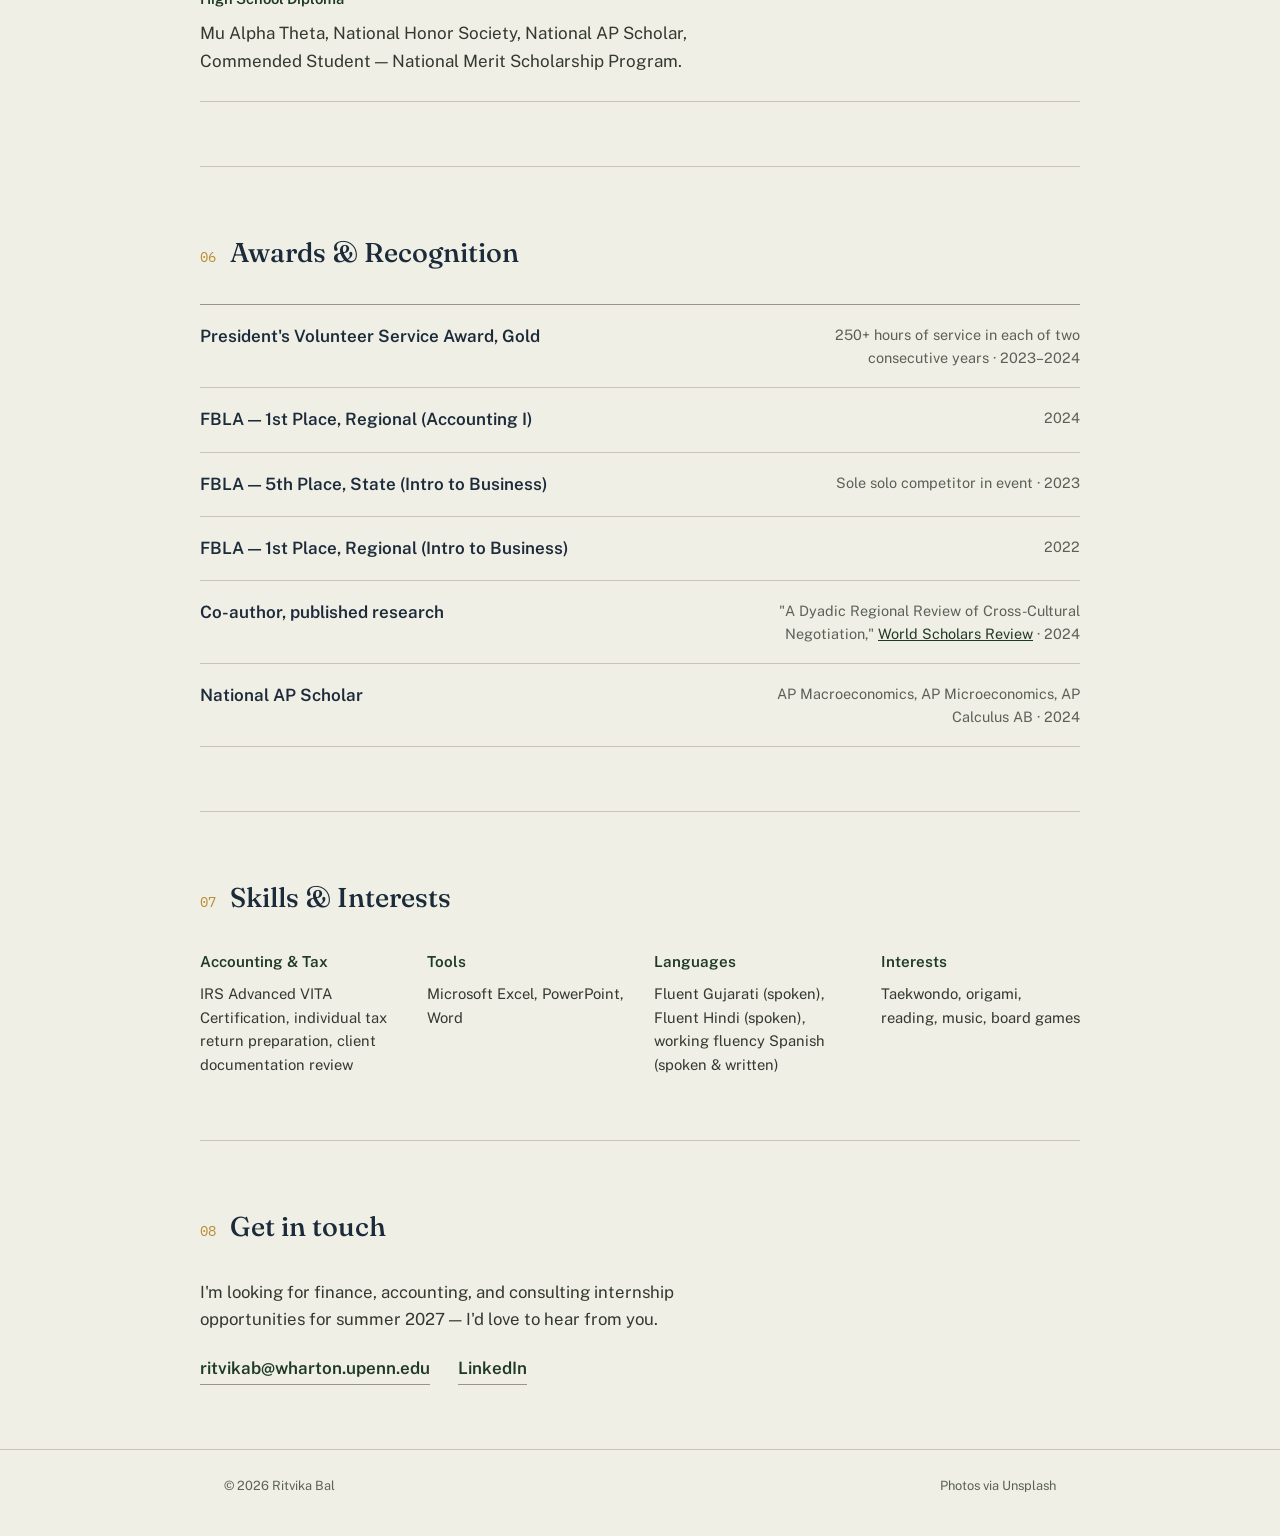
==== commit 211e0757: "Add files via upload" ====
--- a/index.html
+++ b/index.html
@@ -34,10 +34,11 @@
     <p class="hero-byline">Philadelphia, PA &nbsp;·&nbsp; The Wharton School, Class of 2029</p>
     <h1 class="hero-name">Ritvika&nbsp;Bal</h1>
     <p class="hero-tagline">
-      A second-year B.S. in economics student at the University of Pennsylvania, concentrating 
-      in accounting and finance. Outside of school, she has more than four years 
-      of experience within the financial sector with a focus on taxes, collaborating with 
-      private accountants and CPAs.   
+      I'm a sophomore at Penn studying economics, concentrating in
+      accounting and finance &mdash; though my time in the financial world
+      actually started long before college. For the past four-plus years,
+      I've been knee-deep in tax season, working alongside private
+      accountants and CPAs.
     </p>
     <div class="hero-actions">
       <a class="btn btn-primary" href="mailto:ritvikab@wharton.upenn.edu">Email me</a>
@@ -69,25 +70,30 @@
     <div class="about-layout">
       <div class="about-text">
         <p class="lede">
-          I grew up in Mumbai, India, and eventually moved to York County, 
-          Pennsylvania, where I have lived ever since. It was in Mumbai where
-          I saw firsthand how numbers change lives through the city's extensive 
-          network of <i>bazaars</i> and commercial districts. That interest grew 
-          into a desire to understand how financial knowledge can drive growth in
-          a business. While at Wharton, I hope to build on this drive by developing 
-          skills to serve others and create economic value.
+          I grew up in Mumbai, India, before eventually moving to York
+          County, Pennsylvania, where I've lived ever since. It was in
+          Mumbai that I first saw how numbers change lives, watching the
+          city's extensive network of <i>bazaars</i> and commercial
+          districts run on nothing but trust and careful bookkeeping. That
+          fascination grew into a genuine interest in how financial
+          knowledge can drive growth for a business. While studying at
+          Wharton, I've worked to build on that interest by developing the
+          practical skills &mdash; in accounting, finance, and hands-on tax
+          preparation &mdash; to turn it into a real career.
         </p>
         <p>
           Outside coursework, I run <strong>Forever&nbsp;Flowers</strong>, a small
           nonprofit I started in high school that sells hand-folded origami
-          flowers to raise money for the WellSpan York Cancer Center. 
+          flowers to raise money for the WellSpan York Cancer Center.
           At Penn, I serve as <strong>Community Outreach Chair for
           VITA@Penn</strong>, the student chapter of the IRS's Volunteer Income
           Tax Assistance program, where I help connect volunteers with
           partner sites across Philadelphia and keep the club's outreach and
-          recruitment running. In my free time, I am an active board member 
-          for the Social Deduction Club (SDC), a recreational club focused on 
-          and hidden-role and mafia-esque games.
+          recruitment running. In my free time, I'm an active board member
+          for the Social Deduction Club (SDC), a recreational club focused
+          on strategy, deduction, and hidden-role, mafia-style games &mdash;
+          one of my favorite ways to unwind with friends outside of
+          coursework and volunteering.
         </p>
       </div>
       <figure class="about-photo">
@@ -176,7 +182,29 @@
     </div>
 
     <div class="leadership-intro">
-      <img src="https://images.unsplash.com/photo-1698813456837-72a22ca05f26?w=1000&auto=format&fit=crop&q=70" alt="A cluster of colorful hand-folded origami cranes.">
+      <div class="carousel" id="leadership-carousel">
+        <div class="carousel-track">
+          <figure class="carousel-slide is-active">
+            <img src="https://images.unsplash.com/photo-1698813456837-72a22ca05f26?w=1000&auto=format&fit=crop&q=70" alt="A cluster of colorful hand-folded origami cranes.">
+            <figcaption>Forever Flowers &mdash; hand-folded origami funding the WellSpan York Cancer Center.</figcaption>
+          </figure>
+          <figure class="carousel-slide">
+            <img src="https://images.unsplash.com/photo-1597868165956-03a6827955b1?w=1000&auto=format&fit=crop&q=70" alt="Hands covered in soil planting a green seedling in a garden bed.">
+            <figcaption>4-H Loganville Community Club &mdash; organizing the community garden.</figcaption>
+          </figure>
+          <figure class="carousel-slide">
+            <img src="https://images.unsplash.com/photo-1755599629285-91cc09a185c7?w=1000&auto=format&fit=crop&q=70" alt="Volunteers stacking boxes of food for distribution.">
+            <figcaption>Food and toy drives organized through 4-H.</figcaption>
+          </figure>
+          <figure class="carousel-slide">
+            <img src="https://images.unsplash.com/photo-1761850648640-2ee5870ee883?w=1000&auto=format&fit=crop&q=70" alt="Historic storefronts lining a small-town main street.">
+            <figcaption>BLOOM Business Empowerment Center &amp; the York County Chamber of Commerce.</figcaption>
+          </figure>
+        </div>
+        <button type="button" class="carousel-btn carousel-prev" aria-label="Previous photo">&#8249;</button>
+        <button type="button" class="carousel-btn carousel-next" aria-label="Next photo">&#8250;</button>
+        <div class="carousel-dots"></div>
+      </div>
       <p>
         My philanthropic work traces back to the same idea: small,
         repeatable acts of organizing add up. A folded paper flower funds a
--- a/style.css
+++ b/style.css
@@ -194,6 +194,7 @@
 .ledger-strip {
   display: grid;
   grid-template-columns: repeat(3, 1fr);
+  gap: 40px;
   margin: 52px 0 0;
   padding: 0;
   border-top: 1px solid var(--ink);
@@ -201,15 +202,15 @@
 }
 
 .ledger-item {
-  padding: 16px 18px 16px 0;
-  border-right: 1px solid var(--rule);
-}
-.ledger-item:last-child { border-right: none; }
+  padding: 18px 0;
+}
 
 .ledger-item dt {
-  font-size: 0.78rem;
+  font-size: 0.72rem;
+  text-transform: uppercase;
+  letter-spacing: 0.06em;
   color: var(--ink-faint);
-  margin: 0 0 6px;
+  margin: 0 0 8px;
 }
 
 .ledger-item dd {
@@ -220,9 +221,8 @@
 }
 
 @media (max-width: 620px) {
-  .ledger-strip { grid-template-columns: 1fr; }
+  .ledger-strip { grid-template-columns: 1fr; gap: 0; }
   .ledger-item {
-    border-right: none;
     border-bottom: 1px solid var(--rule);
     padding: 14px 0;
   }
@@ -265,7 +265,7 @@
   display: grid;
   grid-template-columns: 1.5fr 1fr;
   gap: 44px;
-  align-items: start;
+  align-items: stretch;
 }
 
 .about-text p {
@@ -280,6 +280,7 @@
 .about-photo {
   margin: 6px 0 0;
   position: relative;
+  height: 100%;
 }
 
 .about-photo::before {
@@ -298,7 +299,7 @@
   z-index: 1;
   display: block;
   width: 100%;
-  aspect-ratio: 4 / 5;
+  height: 100%;
   object-fit: cover;
   filter: grayscale(0.25) sepia(0.06);
   border: 1px solid var(--rule-strong);
@@ -311,6 +312,11 @@
   .about-photo {
     order: -1;
     max-width: 280px;
+    height: auto;
+  }
+  .about-photo img {
+    height: auto;
+    aspect-ratio: 4 / 5;
   }
 }
 
@@ -319,18 +325,106 @@
    ============================================ */
 .leadership-intro {
   display: grid;
-  grid-template-columns: 200px 1fr;
+  grid-template-columns: 260px 1fr;
   gap: 32px;
   align-items: center;
   margin-bottom: 40px;
 }
 
-.leadership-intro img {
+.carousel {
+  position: relative;
   width: 100%;
-  aspect-ratio: 1 / 1;
+  aspect-ratio: 4 / 3;
+  overflow: hidden;
+  border: 1px solid var(--rule-strong);
+  background: var(--ink);
+}
+
+.carousel-track {
+  position: relative;
+  width: 100%;
+  height: 100%;
+}
+
+.carousel-slide {
+  position: absolute;
+  inset: 0;
+  margin: 0;
+  opacity: 0;
+  transition: opacity 0.6s ease;
+}
+
+.carousel-slide.is-active {
+  opacity: 1;
+  z-index: 1;
+}
+
+.carousel-slide img {
+  display: block;
+  width: 100%;
+  height: 100%;
   object-fit: cover;
-  border: 1px solid var(--rule-strong);
-}
+  filter: grayscale(1) contrast(1.05);
+}
+
+.carousel-slide figcaption {
+  position: absolute;
+  left: 0;
+  right: 0;
+  bottom: 0;
+  padding: 22px 14px 12px;
+  background: linear-gradient(to top, rgba(28, 43, 58, 0.92), rgba(28, 43, 58, 0));
+  color: #f1efe6;
+  font-family: var(--serif);
+  font-style: italic;
+  font-size: 0.8rem;
+  line-height: 1.35;
+}
+
+.carousel-btn {
+  position: absolute;
+  top: 50%;
+  transform: translateY(-50%);
+  z-index: 2;
+  width: 32px;
+  height: 32px;
+  border-radius: 50%;
+  border: 1px solid rgba(240, 239, 230, 0.55);
+  background: rgba(28, 43, 58, 0.55);
+  color: #f1efe6;
+  font-size: 1.2rem;
+  line-height: 1;
+  cursor: pointer;
+  display: flex;
+  align-items: center;
+  justify-content: center;
+  transition: background-color 0.15s ease;
+}
+.carousel-btn:hover { background: rgba(28, 43, 58, 0.85); }
+.carousel-prev { left: 8px; }
+.carousel-next { right: 8px; }
+
+.carousel-dots {
+  position: absolute;
+  bottom: 8px;
+  left: 0;
+  right: 0;
+  z-index: 2;
+  display: flex;
+  justify-content: center;
+  gap: 6px;
+}
+
+.carousel-dot {
+  width: 6px;
+  height: 6px;
+  padding: 0;
+  border: none;
+  border-radius: 50%;
+  background: rgba(240, 239, 230, 0.5);
+  cursor: pointer;
+}
+.carousel-dot.is-active { background: var(--gold); }
 
 .leadership-intro p {
   margin: 0;
@@ -343,9 +437,8 @@
   .leadership-intro {
     grid-template-columns: 1fr;
   }
-  .leadership-intro img {
-    max-width: 200px;
-    aspect-ratio: 1 / 1;
+  .carousel {
+    max-width: 320px;
   }
 }
 
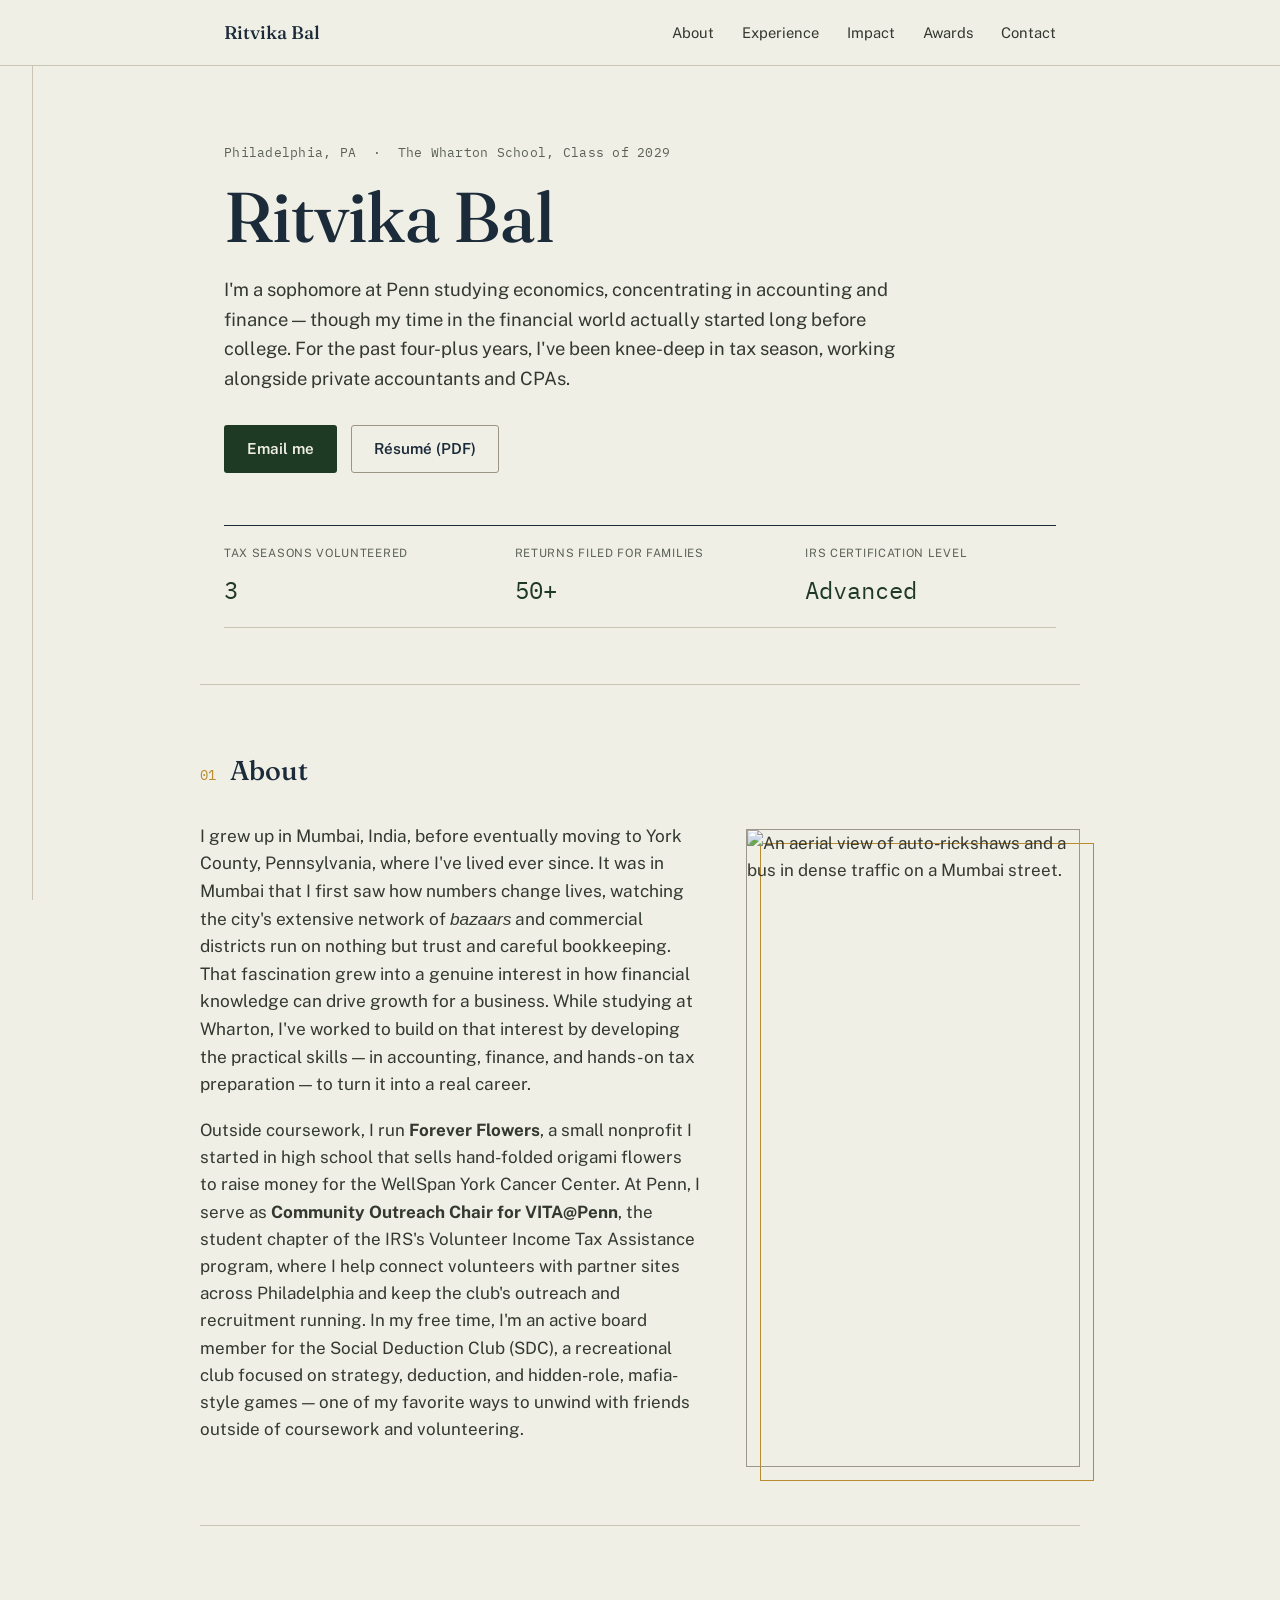
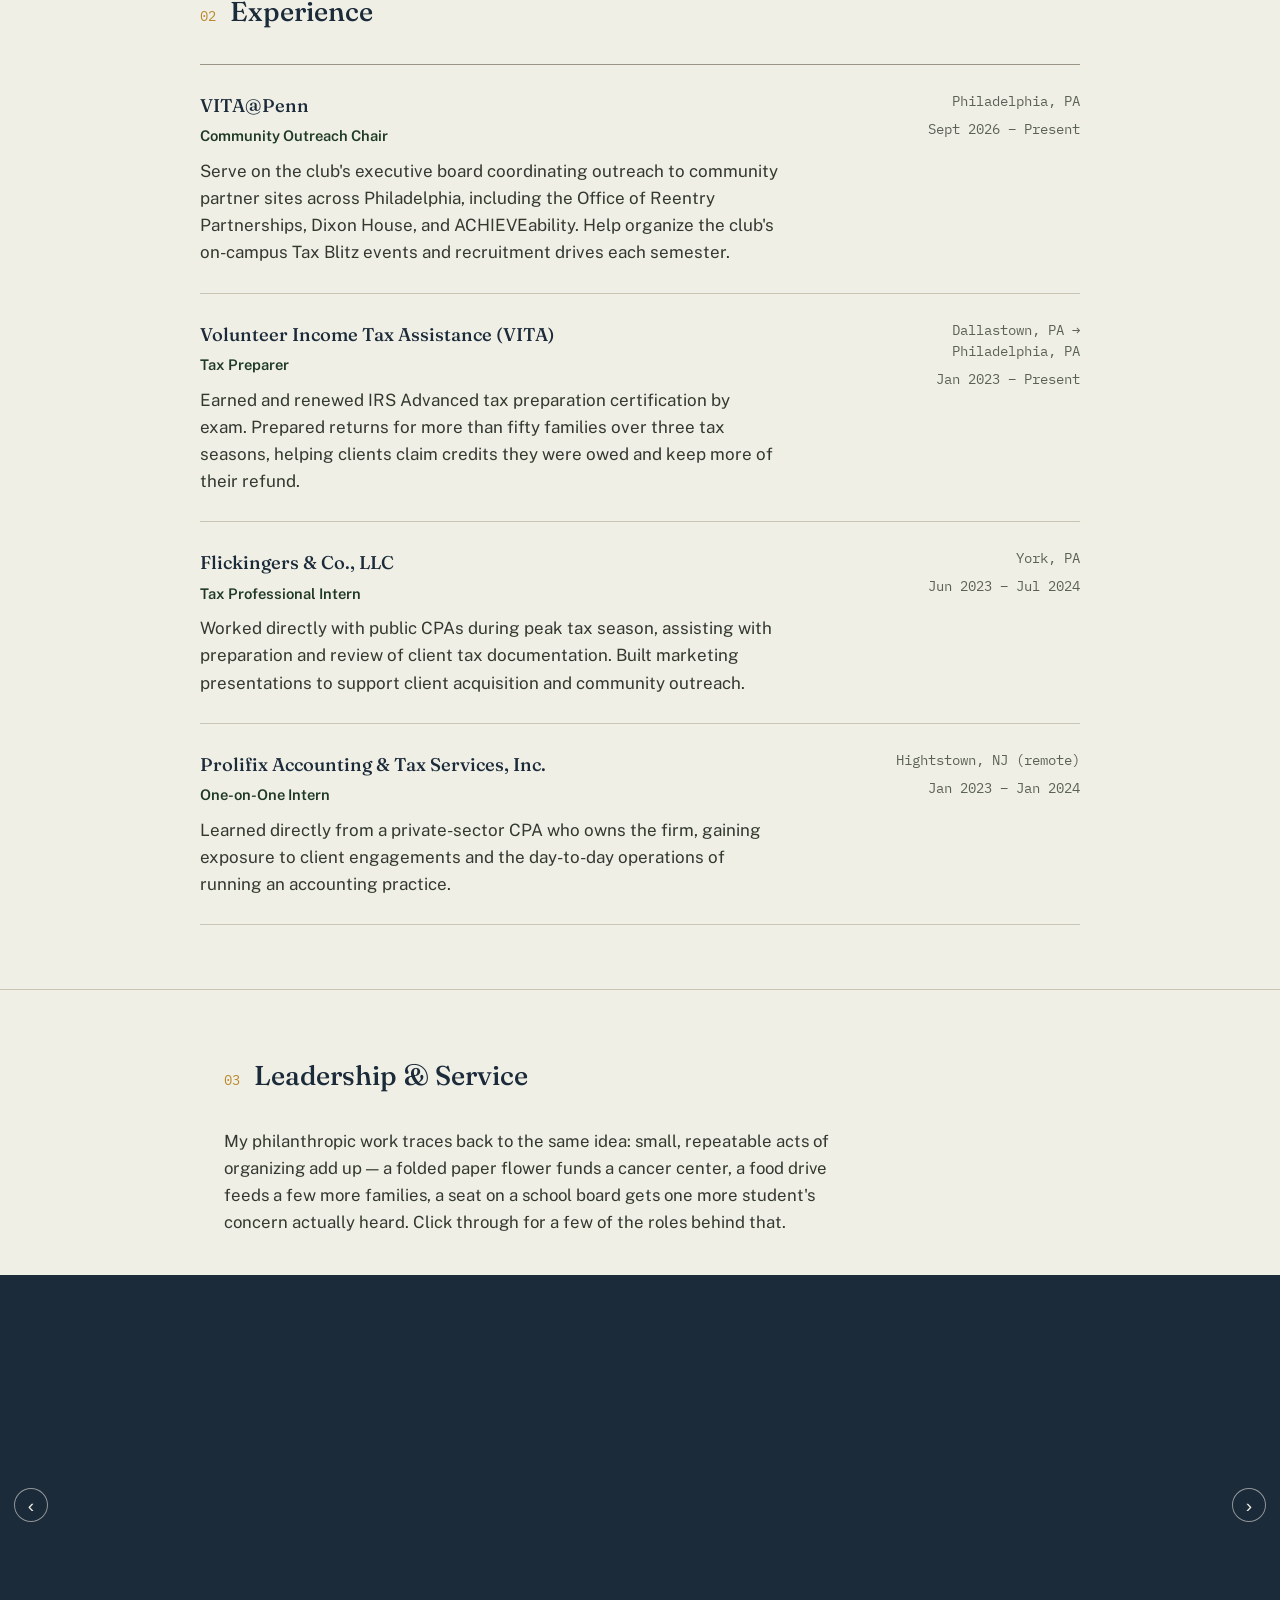
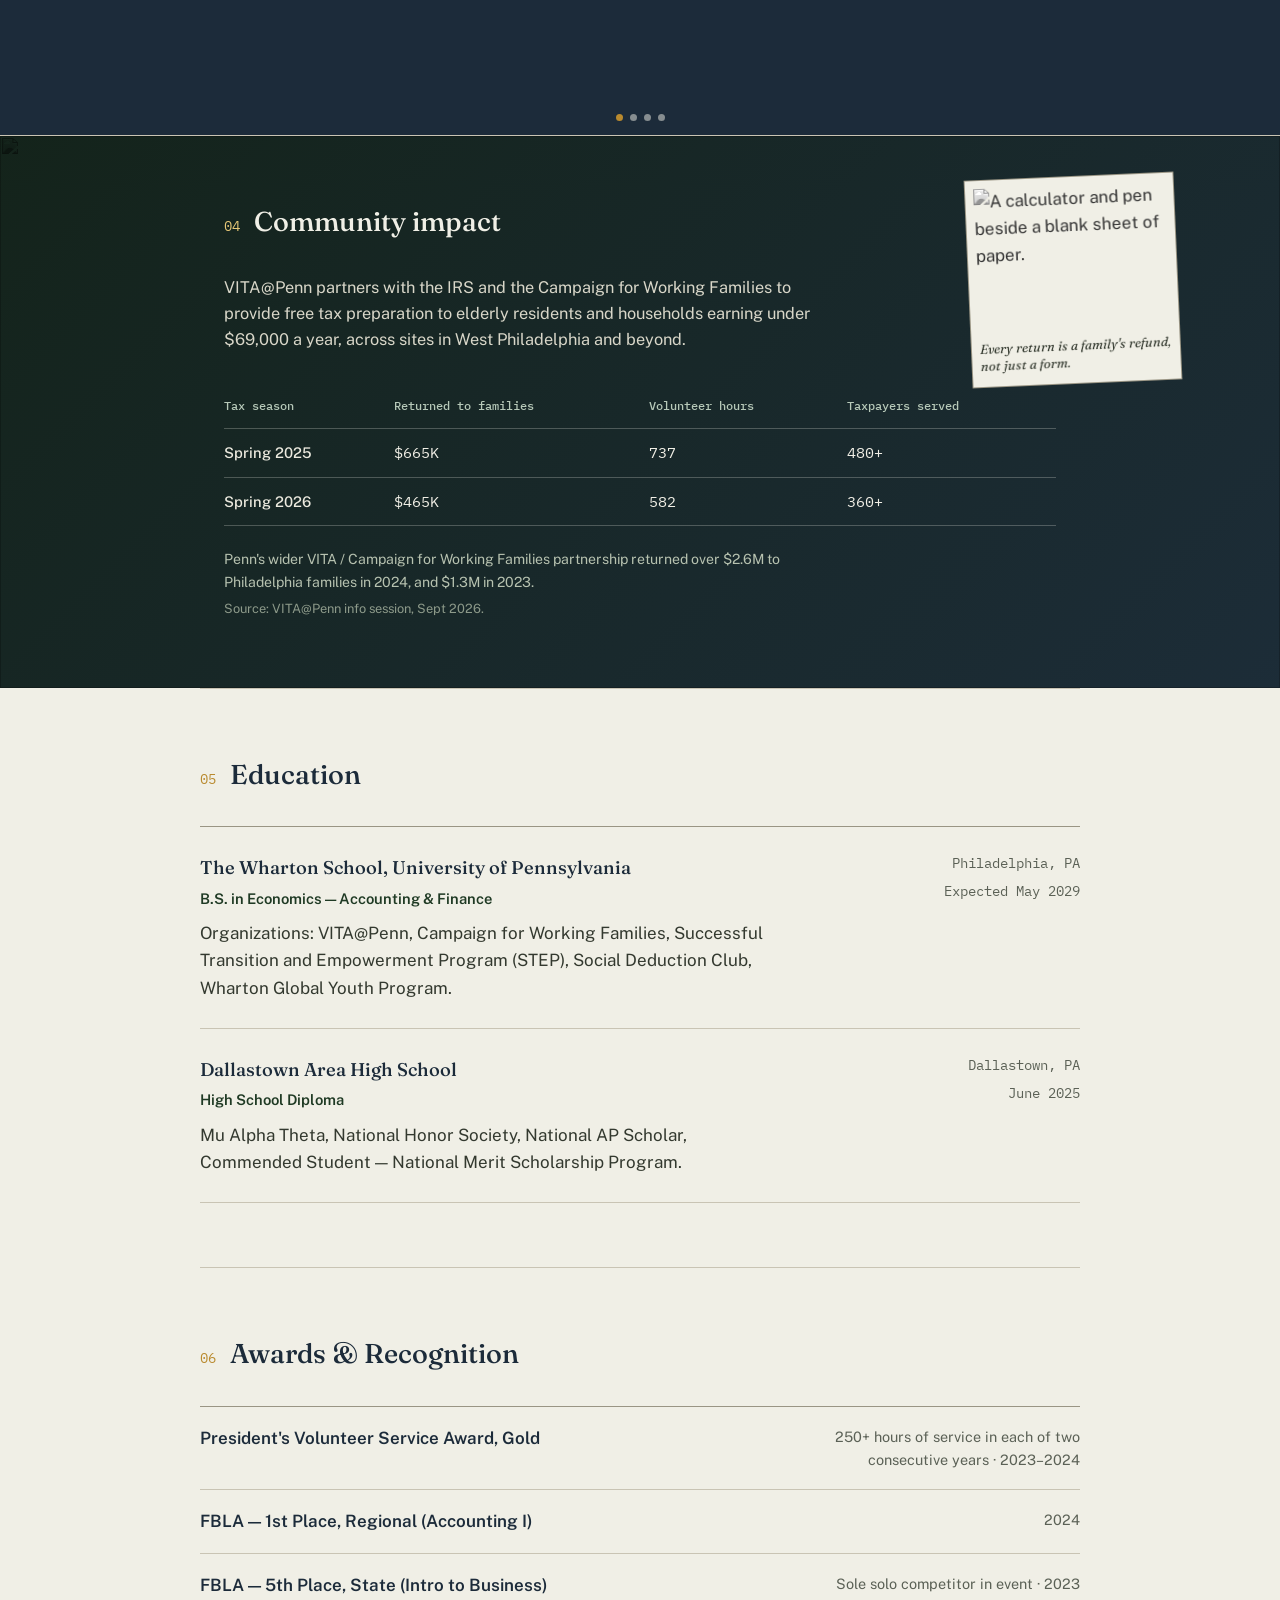
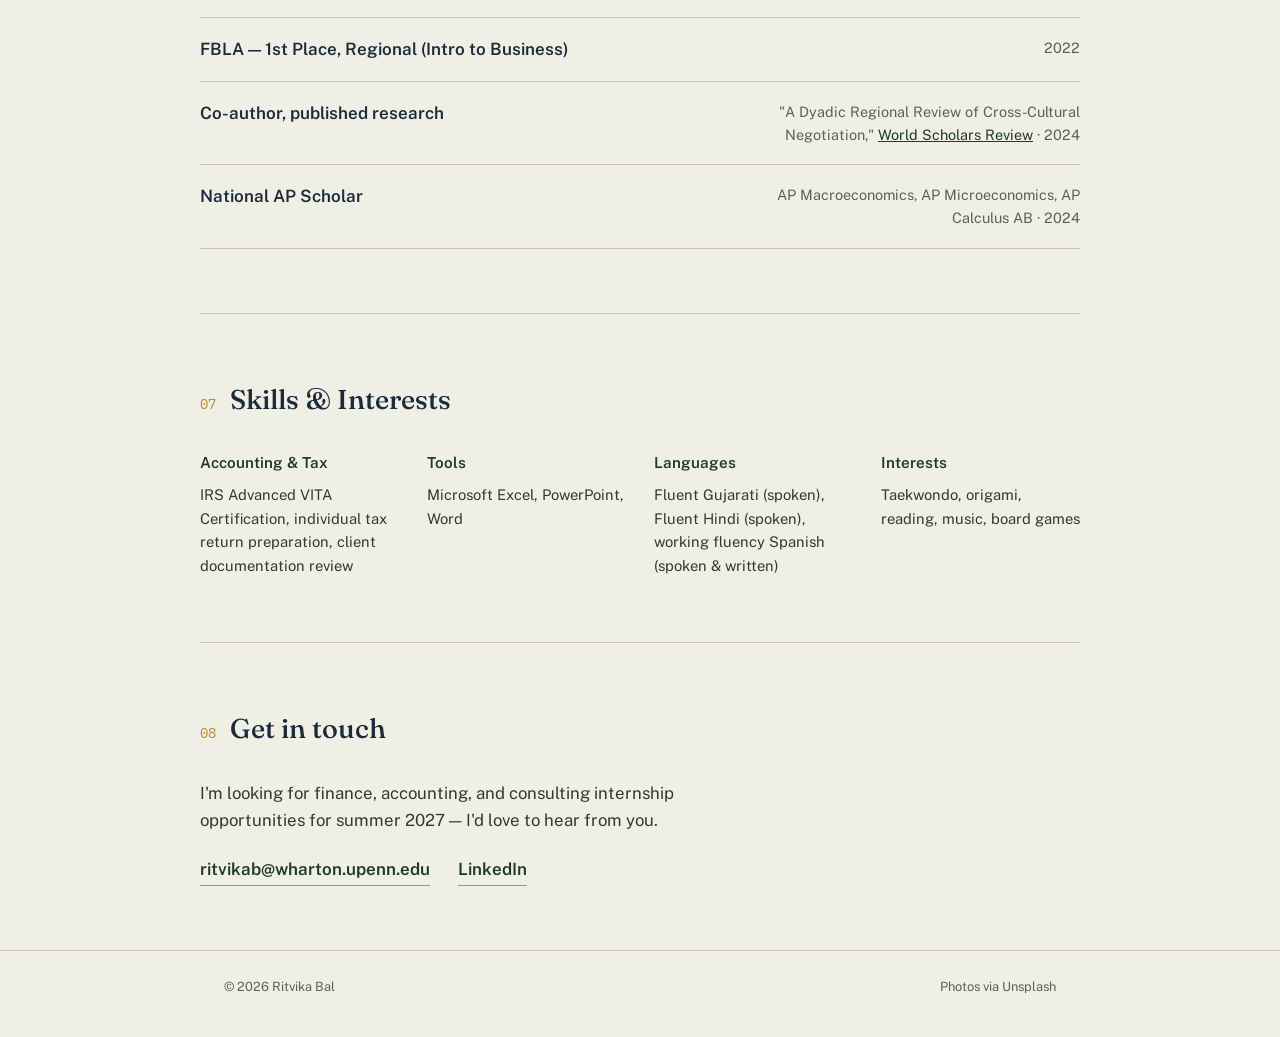
==== commit 413ad9e2: "Add files via upload" ====
--- a/index.html
+++ b/index.html
@@ -175,103 +175,77 @@
   </section>
 
   <!-- LEADERSHIP -->
-  <section id="leadership" class="section wrap">
-    <div class="section-head">
-      <span class="section-index">03</span>
-      <h2>Leadership &amp; Service</h2>
-    </div>
-
-    <div class="leadership-intro">
-      <div class="carousel" id="leadership-carousel">
-        <div class="carousel-track">
-          <figure class="carousel-slide is-active">
-            <img src="https://images.unsplash.com/photo-1698813456837-72a22ca05f26?w=1000&auto=format&fit=crop&q=70" alt="A cluster of colorful hand-folded origami cranes.">
-            <figcaption>Forever Flowers &mdash; hand-folded origami funding the WellSpan York Cancer Center.</figcaption>
-          </figure>
-          <figure class="carousel-slide">
-            <img src="https://images.unsplash.com/photo-1597868165956-03a6827955b1?w=1000&auto=format&fit=crop&q=70" alt="Hands covered in soil planting a green seedling in a garden bed.">
-            <figcaption>4-H Loganville Community Club &mdash; organizing the community garden.</figcaption>
-          </figure>
-          <figure class="carousel-slide">
-            <img src="https://images.unsplash.com/photo-1755599629285-91cc09a185c7?w=1000&auto=format&fit=crop&q=70" alt="Volunteers stacking boxes of food for distribution.">
-            <figcaption>Food and toy drives organized through 4-H.</figcaption>
-          </figure>
-          <figure class="carousel-slide">
-            <img src="https://images.unsplash.com/photo-1761850648640-2ee5870ee883?w=1000&auto=format&fit=crop&q=70" alt="Historic storefronts lining a small-town main street.">
-            <figcaption>BLOOM Business Empowerment Center &amp; the York County Chamber of Commerce.</figcaption>
-          </figure>
-        </div>
-        <button type="button" class="carousel-btn carousel-prev" aria-label="Previous photo">&#8249;</button>
-        <button type="button" class="carousel-btn carousel-next" aria-label="Next photo">&#8250;</button>
-        <div class="carousel-dots"></div>
-      </div>
-      <p>
+  <section id="leadership" class="section leadership-section">
+    <div class="wrap">
+      <div class="section-head">
+        <span class="section-index">03</span>
+        <h2>Leadership &amp; Service</h2>
+      </div>
+      <p class="leadership-lede">
         My philanthropic work traces back to the same idea: small,
-        repeatable acts of organizing add up. A folded paper flower funds a
-        cancer center. A food drive feeds a few more families. A seat on a
-        school board gets one more student's concern actually heard.
+        repeatable acts of organizing add up &mdash; a folded paper flower
+        funds a cancer center, a food drive feeds a few more families, a
+        seat on a school board gets one more student's concern actually
+        heard. Click through for a few of the roles behind that.
       </p>
     </div>
 
-    <div class="ledger-table" role="table" aria-label="Leadership and service">
-
-      <div class="ledger-row" role="row">
-        <div class="ledger-main" role="cell">
-          <h3>Forever Flowers</h3>
-          <p class="role">Founder</p>
-          <p class="desc">Founded a nonprofit that sells hand-folded origami
-            flowers to raise money for a local cancer center and my school's
-            performing arts scholarship fund.</p>
-        </div>
-        <div class="ledger-meta" role="cell">
-          <span class="place">Dallastown, PA</span>
-          <span class="date">2022 &ndash; Present</span>
-        </div>
-      </div>
-
-      <div class="ledger-row" role="row">
-        <div class="ledger-main" role="cell">
-          <h3>4-H Loganville Community Club</h3>
-          <p class="role">President</p>
-          <p class="desc">Elected unanimously for four consecutive years.
-            Organized community gardens, food and toy drives, and educational
-            workshops; served as a summer camp teacher on environmental
-            responsibility and philanthropy.</p>
-        </div>
-        <div class="ledger-meta" role="cell">
-          <span class="place">York County, PA</span>
-          <span class="date">Aug 2020 &ndash; Aug 2025</span>
-        </div>
-      </div>
-
-      <div class="ledger-row" role="row">
-        <div class="ledger-main" role="cell">
-          <h3>Dallastown Area School Board</h3>
-          <p class="role">Student Representative</p>
-          <p class="desc">Hand-selected by teachers and administrators to
-            represent student perspectives on academics, mental health, and
-            student life to the district board.</p>
-        </div>
-        <div class="ledger-meta" role="cell">
-          <span class="place">Dallastown, PA</span>
-          <span class="date">Aug 2023 &ndash; Jun 2025</span>
-        </div>
-      </div>
-
-      <div class="ledger-row" role="row">
-        <div class="ledger-main" role="cell">
-          <h3>York County Alliance for Learning (YCAL)</h3>
-          <p class="role">Student Ambassador</p>
-          <p class="desc">Ran career-exploration sessions for high school
-            students on fields including accounting and finance, and grew
-            program participation through campus outreach.</p>
-        </div>
-        <div class="ledger-meta" role="cell">
-          <span class="place">York County, PA</span>
-          <span class="date">Aug 2021 &ndash; Jun 2023</span>
-        </div>
-      </div>
-
+    <div class="carousel carousel-full" id="leadership-carousel">
+      <div class="carousel-track">
+
+        <figure class="carousel-slide is-active">
+          <img src="https://images.unsplash.com/photo-1698813456837-72a22ca05f26?w=1600&auto=format&fit=crop&q=70" alt="A cluster of colorful hand-folded origami cranes.">
+          <div class="carousel-overlay"></div>
+          <div class="wrap carousel-caption">
+            <h3>Forever Flowers</h3>
+            <p class="carousel-meta">Founder &middot; Dallastown, PA &middot; 2022 &ndash; Present</p>
+            <p class="carousel-desc">Founded a nonprofit that sells hand-folded
+              origami flowers to raise money for a local cancer center and my
+              school's performing arts scholarship fund.</p>
+          </div>
+        </figure>
+
+        <figure class="carousel-slide">
+          <img src="https://images.unsplash.com/photo-1597868165956-03a6827955b1?w=1600&auto=format&fit=crop&q=70" alt="Hands covered in soil planting a green seedling in a garden bed.">
+          <div class="carousel-overlay"></div>
+          <div class="wrap carousel-caption">
+            <h3>4-H Loganville Community Club</h3>
+            <p class="carousel-meta">President &middot; York County, PA &middot; Aug 2020 &ndash; Aug 2025</p>
+            <p class="carousel-desc">Elected unanimously for four consecutive
+              years. Organized community gardens, food and toy drives, and
+              educational workshops; served as a summer camp teacher on
+              environmental responsibility and philanthropy.</p>
+          </div>
+        </figure>
+
+        <figure class="carousel-slide">
+          <img src="https://images.unsplash.com/photo-1520452112805-c6692c840af0?w=1600&auto=format&fit=crop&q=70" alt="Rows of empty chairs facing a wooden desk in a formal meeting hall.">
+          <div class="carousel-overlay"></div>
+          <div class="wrap carousel-caption">
+            <h3>Dallastown Area School Board</h3>
+            <p class="carousel-meta">Student Representative &middot; Dallastown, PA &middot; Aug 2023 &ndash; Jun 2025</p>
+            <p class="carousel-desc">Hand-selected by teachers and
+              administrators to represent student perspectives on academics,
+              mental health, and student life to the district board.</p>
+          </div>
+        </figure>
+
+        <figure class="carousel-slide">
+          <img src="https://images.unsplash.com/photo-1761850648640-2ee5870ee883?w=1600&auto=format&fit=crop&q=70" alt="Historic storefronts lining a small-town main street.">
+          <div class="carousel-overlay"></div>
+          <div class="wrap carousel-caption">
+            <h3>York County Alliance for Learning (YCAL)</h3>
+            <p class="carousel-meta">Student Ambassador &middot; York County, PA &middot; Aug 2021 &ndash; Jun 2023</p>
+            <p class="carousel-desc">Ran career-exploration sessions for high
+              school students on fields including accounting and finance, and
+              grew program participation through campus outreach.</p>
+          </div>
+        </figure>
+
+      </div>
+      <button type="button" class="carousel-btn carousel-prev" aria-label="Previous role">&#8249;</button>
+      <button type="button" class="carousel-btn carousel-next" aria-label="Next role">&#8250;</button>
+      <div class="carousel-dots"></div>
     </div>
   </section>
 
--- a/style.css
+++ b/style.css
@@ -323,23 +323,6 @@
 /* ============================================
    Ledger tables (experience / leadership / education)
    ============================================ */
-.leadership-intro {
-  display: grid;
-  grid-template-columns: 260px 1fr;
-  gap: 32px;
-  align-items: center;
-  margin-bottom: 40px;
-}
-
-.carousel {
-  position: relative;
-  width: 100%;
-  aspect-ratio: 4 / 3;
-  overflow: hidden;
-  border: 1px solid var(--rule-strong);
-  background: var(--ink);
-}
-
 .carousel-track {
   position: relative;
   width: 100%;
@@ -359,35 +342,13 @@
   z-index: 1;
 }
 
-.carousel-slide img {
-  display: block;
-  width: 100%;
-  height: 100%;
-  object-fit: cover;
-  filter: grayscale(1) contrast(1.05);
-}
-
-.carousel-slide figcaption {
-  position: absolute;
-  left: 0;
-  right: 0;
-  bottom: 0;
-  padding: 22px 14px 12px;
-  background: linear-gradient(to top, rgba(28, 43, 58, 0.92), rgba(28, 43, 58, 0));
-  color: #f1efe6;
-  font-family: var(--serif);
-  font-style: italic;
-  font-size: 0.8rem;
-  line-height: 1.35;
-}
-
 .carousel-btn {
   position: absolute;
   top: 50%;
   transform: translateY(-50%);
-  z-index: 2;
-  width: 32px;
-  height: 32px;
+  z-index: 3;
+  width: 34px;
+  height: 34px;
   border-radius: 50%;
   border: 1px solid rgba(240, 239, 230, 0.55);
   background: rgba(28, 43, 58, 0.55);
@@ -401,23 +362,23 @@
   transition: background-color 0.15s ease;
 }
 .carousel-btn:hover { background: rgba(28, 43, 58, 0.85); }
-.carousel-prev { left: 8px; }
-.carousel-next { right: 8px; }
+.carousel-prev { left: 14px; }
+.carousel-next { right: 14px; }
 
 .carousel-dots {
   position: absolute;
-  bottom: 8px;
+  bottom: 14px;
   left: 0;
   right: 0;
-  z-index: 2;
+  z-index: 3;
   display: flex;
   justify-content: center;
-  gap: 6px;
+  gap: 7px;
 }
 
 .carousel-dot {
-  width: 6px;
-  height: 6px;
+  width: 7px;
+  height: 7px;
   padding: 0;
   border: none;
   border-radius: 50%;
@@ -426,20 +387,73 @@
 }
 .carousel-dot.is-active { background: var(--gold); }
 
-.leadership-intro p {
-  margin: 0;
-  max-width: 52ch;
+.leadership-section {
+  padding: 64px 0 0;
+  border-top: 1px solid var(--rule);
+}
+
+.leadership-lede {
+  max-width: 62ch;
   color: var(--ink-soft);
-  font-size: 1.02rem;
+  font-size: 1.05rem;
+  margin: 0 0 40px;
+}
+
+.carousel-full {
+  position: relative;
+  width: 100%;
+  min-height: 460px;
+  overflow: hidden;
+  background: var(--ink);
+}
+
+.carousel-full .carousel-slide img {
+  position: absolute;
+  inset: 0;
+  width: 100%;
+  height: 100%;
+  object-fit: cover;
+  filter: grayscale(1) contrast(1.05);
+}
+
+.carousel-overlay {
+  position: absolute;
+  inset: 0;
+  background: linear-gradient(0deg, rgba(19, 34, 26, 0.92) 0%, rgba(19, 34, 26, 0.35) 55%, rgba(28, 43, 58, 0.55) 100%);
+}
+
+.carousel-caption {
+  position: absolute;
+  left: 0;
+  right: 0;
+  bottom: 0;
+  padding: 32px var(--edge) 40px;
+  color: #f1efe6;
+}
+
+.carousel-caption h3 {
+  color: #f7f6ee;
+  font-size: 1.5rem;
+  font-weight: 500;
+  margin: 0 0 8px;
+}
+
+.carousel-caption .carousel-meta {
+  font-family: var(--mono);
+  font-size: 0.82rem;
+  color: #d9c78f;
+  margin: 0 0 12px;
+}
+
+.carousel-caption .carousel-desc {
+  max-width: 56ch;
+  color: #dedcd1;
+  font-size: 0.98rem;
+  margin: 0;
 }
 
 @media (max-width: 620px) {
-  .leadership-intro {
-    grid-template-columns: 1fr;
-  }
-  .carousel {
-    max-width: 320px;
-  }
+  .carousel-full { min-height: 560px; }
 }
 
 .ledger-table {
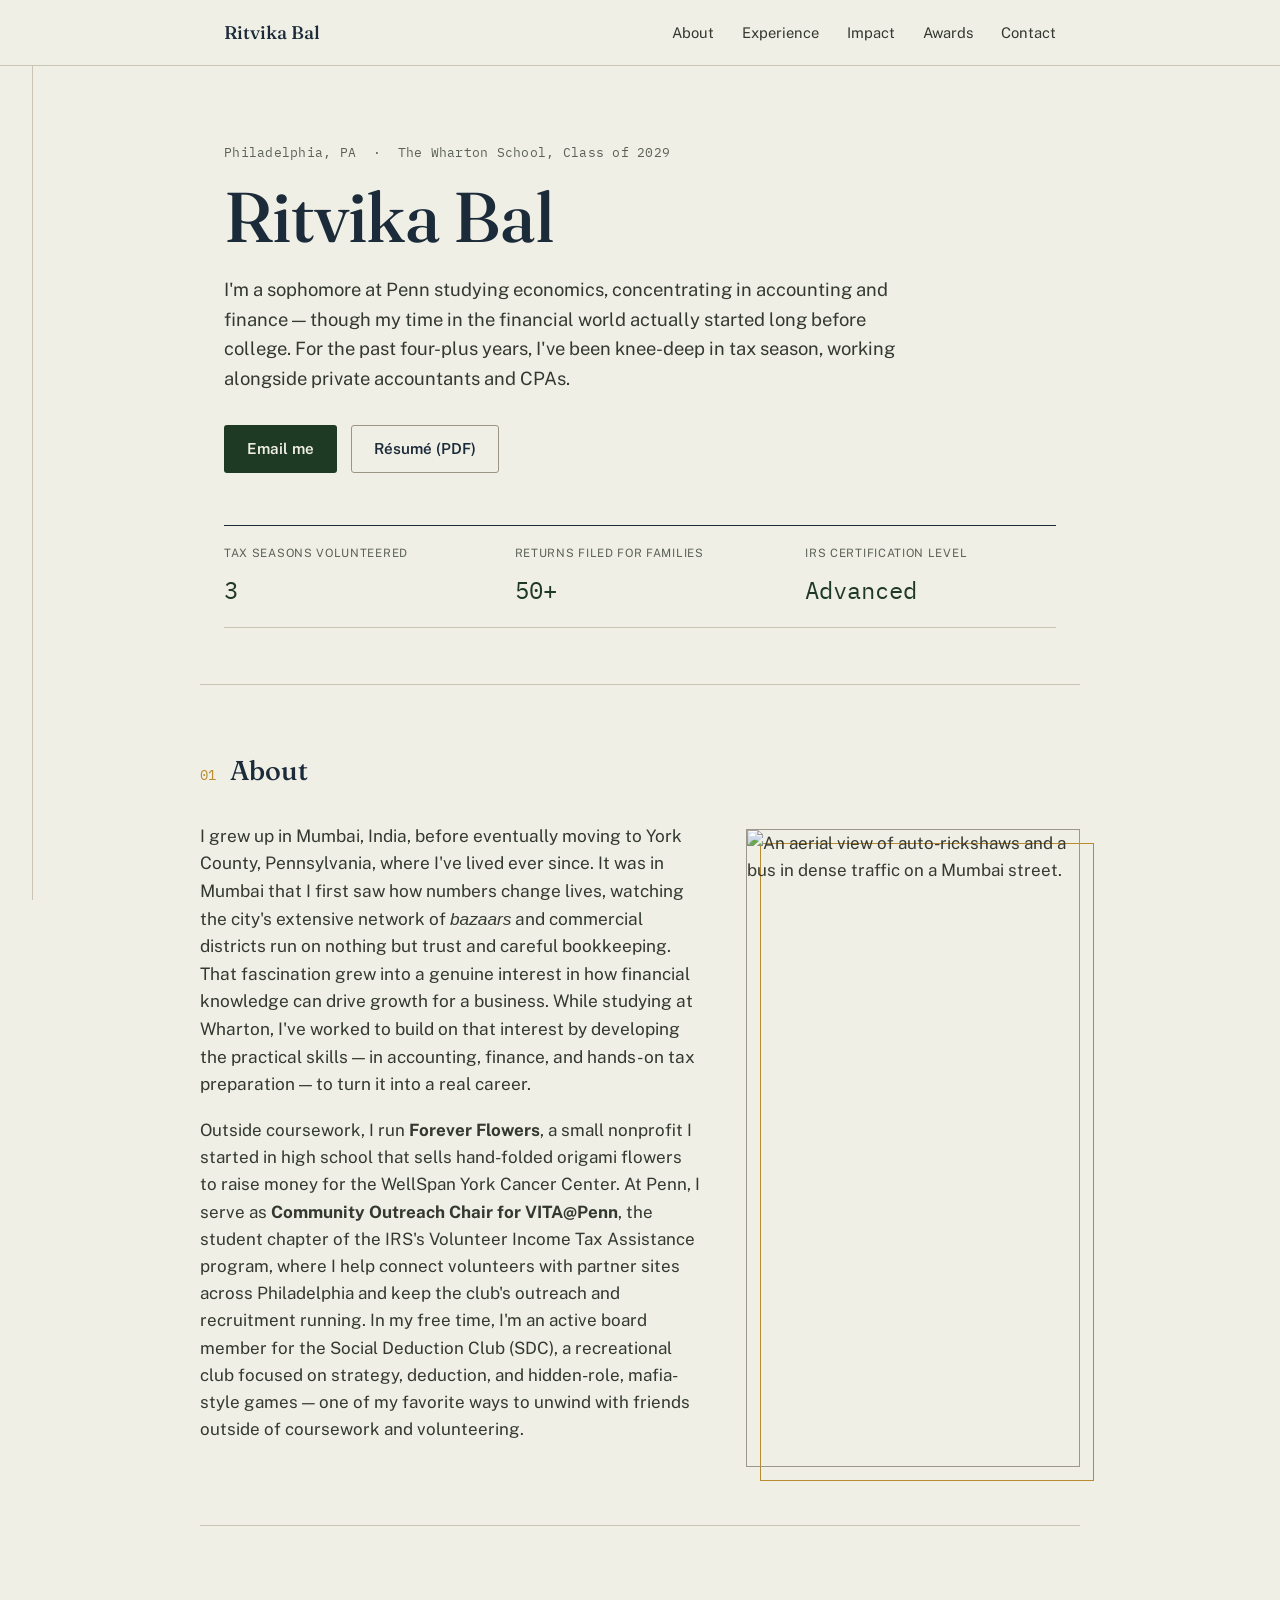
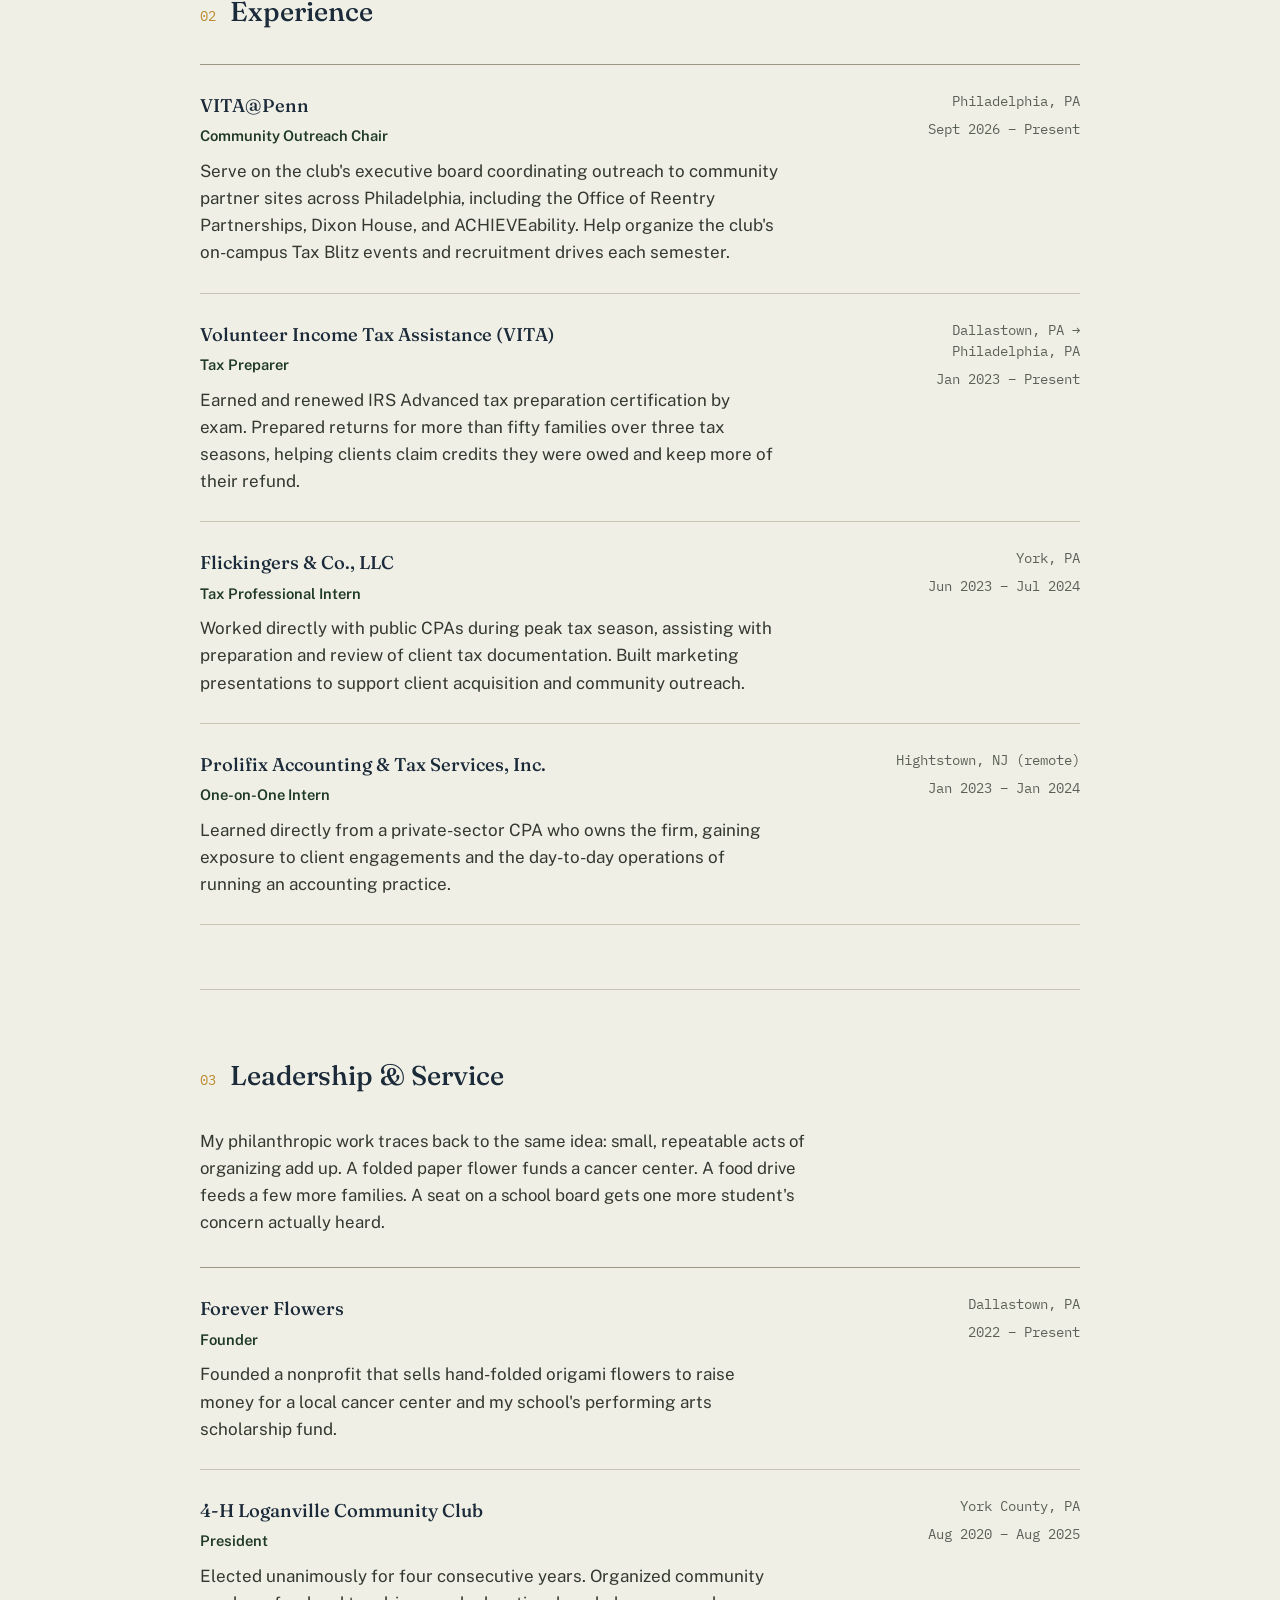
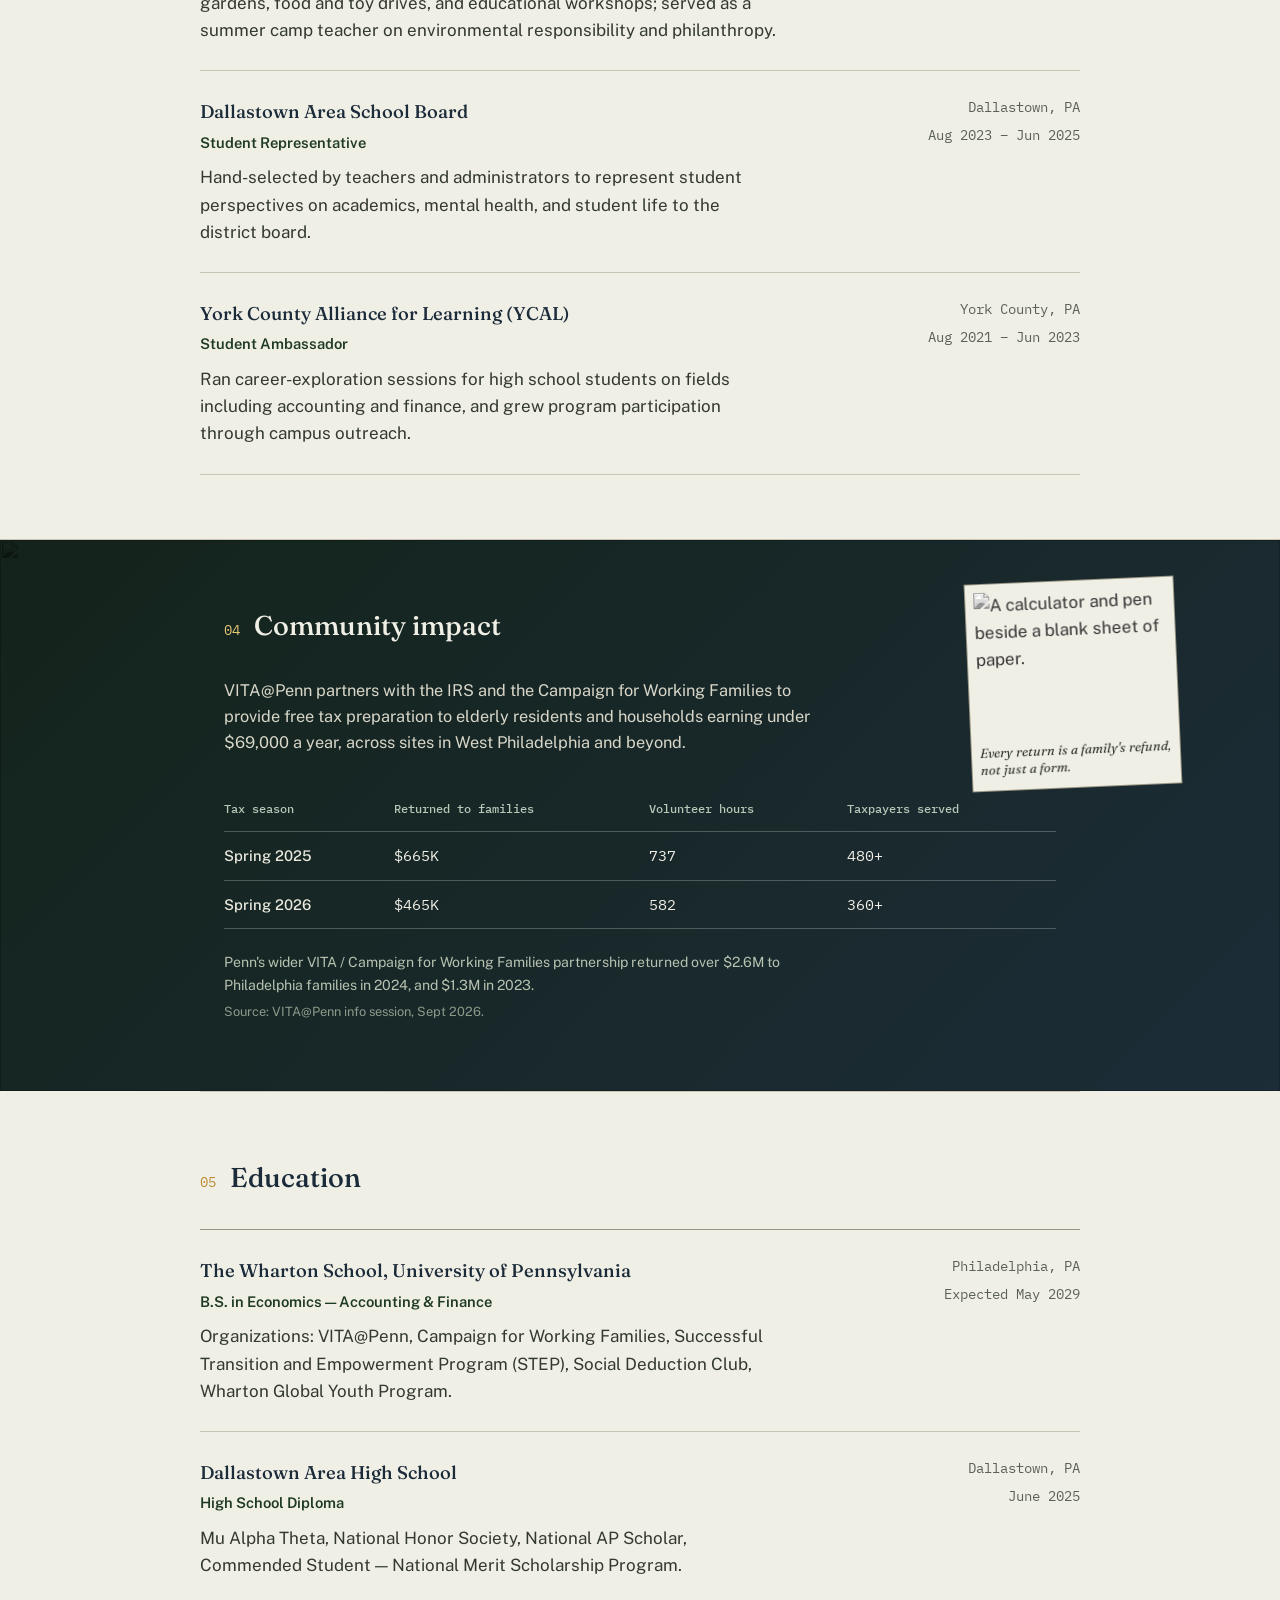
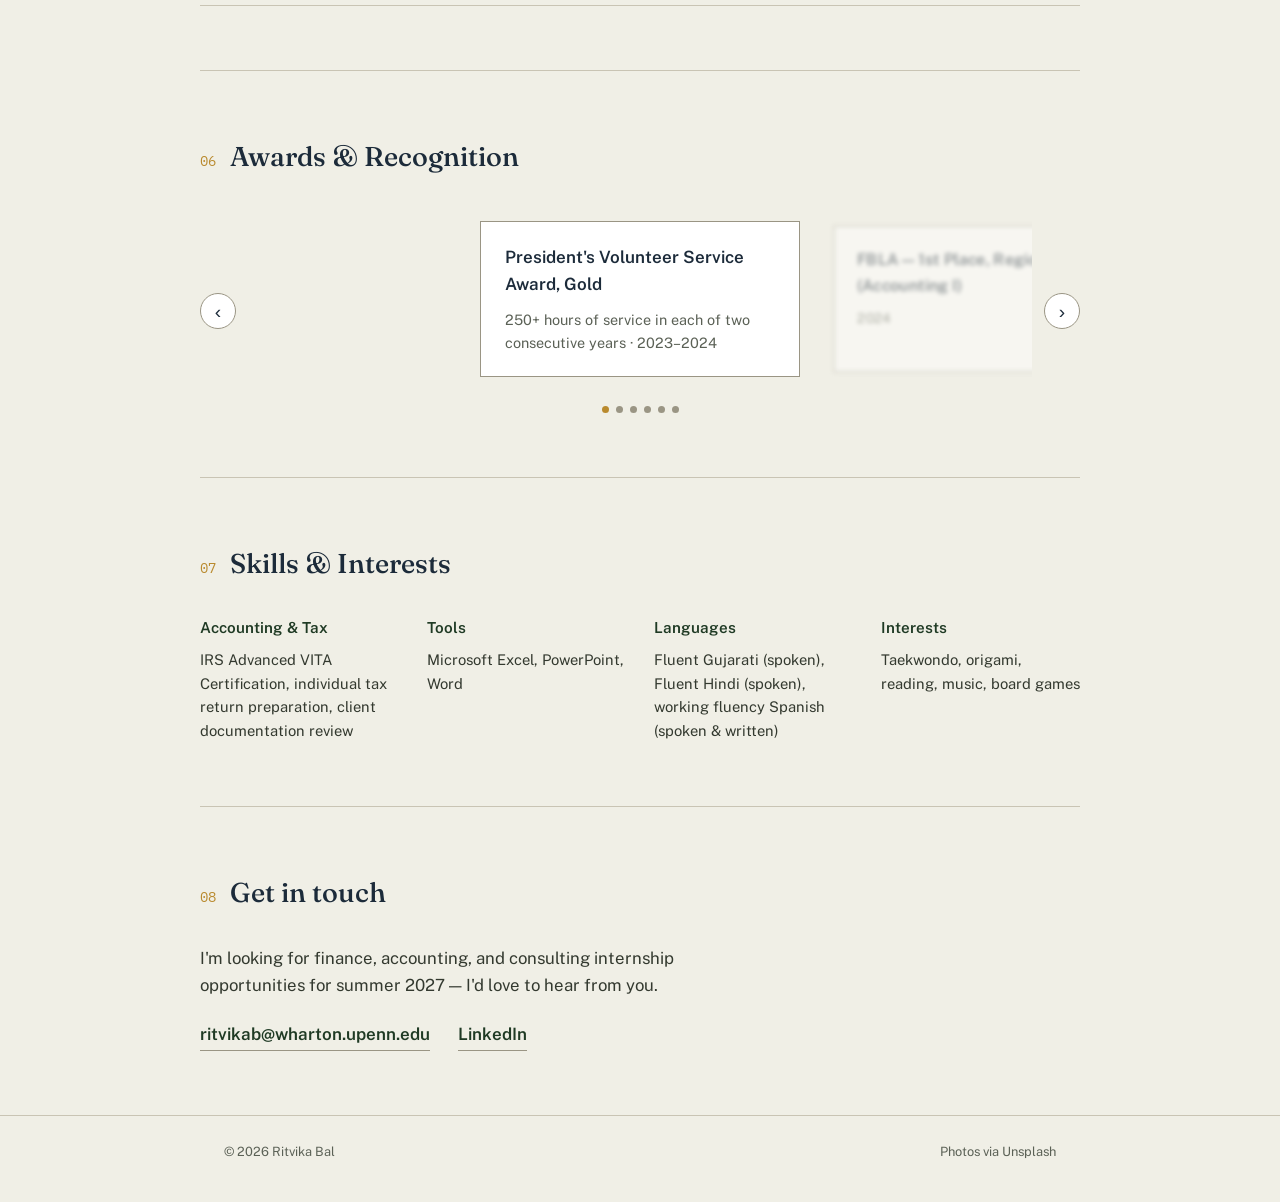
==== commit 840b947f: "Add files via upload" ====
--- a/index.html
+++ b/index.html
@@ -175,77 +175,78 @@
   </section>
 
   <!-- LEADERSHIP -->
-  <section id="leadership" class="section leadership-section">
-    <div class="wrap">
-      <div class="section-head">
-        <span class="section-index">03</span>
-        <h2>Leadership &amp; Service</h2>
-      </div>
-      <p class="leadership-lede">
-        My philanthropic work traces back to the same idea: small,
-        repeatable acts of organizing add up &mdash; a folded paper flower
-        funds a cancer center, a food drive feeds a few more families, a
-        seat on a school board gets one more student's concern actually
-        heard. Click through for a few of the roles behind that.
-      </p>
-    </div>
-
-    <div class="carousel carousel-full" id="leadership-carousel">
-      <div class="carousel-track">
-
-        <figure class="carousel-slide is-active">
-          <img src="https://images.unsplash.com/photo-1698813456837-72a22ca05f26?w=1600&auto=format&fit=crop&q=70" alt="A cluster of colorful hand-folded origami cranes.">
-          <div class="carousel-overlay"></div>
-          <div class="wrap carousel-caption">
-            <h3>Forever Flowers</h3>
-            <p class="carousel-meta">Founder &middot; Dallastown, PA &middot; 2022 &ndash; Present</p>
-            <p class="carousel-desc">Founded a nonprofit that sells hand-folded
-              origami flowers to raise money for a local cancer center and my
-              school's performing arts scholarship fund.</p>
-          </div>
-        </figure>
-
-        <figure class="carousel-slide">
-          <img src="https://images.unsplash.com/photo-1597868165956-03a6827955b1?w=1600&auto=format&fit=crop&q=70" alt="Hands covered in soil planting a green seedling in a garden bed.">
-          <div class="carousel-overlay"></div>
-          <div class="wrap carousel-caption">
-            <h3>4-H Loganville Community Club</h3>
-            <p class="carousel-meta">President &middot; York County, PA &middot; Aug 2020 &ndash; Aug 2025</p>
-            <p class="carousel-desc">Elected unanimously for four consecutive
-              years. Organized community gardens, food and toy drives, and
-              educational workshops; served as a summer camp teacher on
-              environmental responsibility and philanthropy.</p>
-          </div>
-        </figure>
-
-        <figure class="carousel-slide">
-          <img src="https://images.unsplash.com/photo-1520452112805-c6692c840af0?w=1600&auto=format&fit=crop&q=70" alt="Rows of empty chairs facing a wooden desk in a formal meeting hall.">
-          <div class="carousel-overlay"></div>
-          <div class="wrap carousel-caption">
-            <h3>Dallastown Area School Board</h3>
-            <p class="carousel-meta">Student Representative &middot; Dallastown, PA &middot; Aug 2023 &ndash; Jun 2025</p>
-            <p class="carousel-desc">Hand-selected by teachers and
-              administrators to represent student perspectives on academics,
-              mental health, and student life to the district board.</p>
-          </div>
-        </figure>
-
-        <figure class="carousel-slide">
-          <img src="https://images.unsplash.com/photo-1761850648640-2ee5870ee883?w=1600&auto=format&fit=crop&q=70" alt="Historic storefronts lining a small-town main street.">
-          <div class="carousel-overlay"></div>
-          <div class="wrap carousel-caption">
-            <h3>York County Alliance for Learning (YCAL)</h3>
-            <p class="carousel-meta">Student Ambassador &middot; York County, PA &middot; Aug 2021 &ndash; Jun 2023</p>
-            <p class="carousel-desc">Ran career-exploration sessions for high
-              school students on fields including accounting and finance, and
-              grew program participation through campus outreach.</p>
-          </div>
-        </figure>
-
-      </div>
-      <button type="button" class="carousel-btn carousel-prev" aria-label="Previous role">&#8249;</button>
-      <button type="button" class="carousel-btn carousel-next" aria-label="Next role">&#8250;</button>
-      <div class="carousel-dots"></div>
+  <section id="leadership" class="section wrap">
+    <div class="section-head">
+      <span class="section-index">03</span>
+      <h2>Leadership &amp; Service</h2>
+    </div>
+
+    <p class="leadership-lede">
+      My philanthropic work traces back to the same idea: small,
+      repeatable acts of organizing add up. A folded paper flower funds a
+      cancer center. A food drive feeds a few more families. A seat on a
+      school board gets one more student's concern actually heard.
+    </p>
+
+    <div class="ledger-table" role="table" aria-label="Leadership and service">
+
+      <div class="ledger-row" role="row">
+        <div class="ledger-main" role="cell">
+          <h3>Forever Flowers</h3>
+          <p class="role">Founder</p>
+          <p class="desc">Founded a nonprofit that sells hand-folded origami
+            flowers to raise money for a local cancer center and my school's
+            performing arts scholarship fund.</p>
+        </div>
+        <div class="ledger-meta" role="cell">
+          <span class="place">Dallastown, PA</span>
+          <span class="date">2022 &ndash; Present</span>
+        </div>
+      </div>
+
+      <div class="ledger-row" role="row">
+        <div class="ledger-main" role="cell">
+          <h3>4-H Loganville Community Club</h3>
+          <p class="role">President</p>
+          <p class="desc">Elected unanimously for four consecutive years.
+            Organized community gardens, food and toy drives, and educational
+            workshops; served as a summer camp teacher on environmental
+            responsibility and philanthropy.</p>
+        </div>
+        <div class="ledger-meta" role="cell">
+          <span class="place">York County, PA</span>
+          <span class="date">Aug 2020 &ndash; Aug 2025</span>
+        </div>
+      </div>
+
+      <div class="ledger-row" role="row">
+        <div class="ledger-main" role="cell">
+          <h3>Dallastown Area School Board</h3>
+          <p class="role">Student Representative</p>
+          <p class="desc">Hand-selected by teachers and administrators to
+            represent student perspectives on academics, mental health, and
+            student life to the district board.</p>
+        </div>
+        <div class="ledger-meta" role="cell">
+          <span class="place">Dallastown, PA</span>
+          <span class="date">Aug 2023 &ndash; Jun 2025</span>
+        </div>
+      </div>
+
+      <div class="ledger-row" role="row">
+        <div class="ledger-main" role="cell">
+          <h3>York County Alliance for Learning (YCAL)</h3>
+          <p class="role">Student Ambassador</p>
+          <p class="desc">Ran career-exploration sessions for high school
+            students on fields including accounting and finance, and grew
+            program participation through campus outreach.</p>
+        </div>
+        <div class="ledger-meta" role="cell">
+          <span class="place">York County, PA</span>
+          <span class="date">Aug 2021 &ndash; Jun 2023</span>
+        </div>
+      </div>
+
     </div>
   </section>
 
@@ -345,35 +346,44 @@
       <span class="section-index">06</span>
       <h2>Awards &amp; Recognition</h2>
     </div>
-    <ul class="award-list">
-      <li>
-        <span class="award-name">President's Volunteer Service Award, Gold</span>
-        <span class="award-detail">250+ hours of service in each of two consecutive years &middot; 2023&ndash;2024</span>
-      </li>
-      <li>
-        <span class="award-name">FBLA &mdash; 1st Place, Regional (Accounting I)</span>
-        <span class="award-detail">2024</span>
-      </li>
-      <li>
-        <span class="award-name">FBLA &mdash; 5th Place, State (Intro to Business)</span>
-        <span class="award-detail">Sole solo competitor in event &middot; 2023</span>
-      </li>
-      <li>
-        <span class="award-name">FBLA &mdash; 1st Place, Regional (Intro to Business)</span>
-        <span class="award-detail">2022</span>
-      </li>
-      <li>
-        <span class="award-name">Co-author, published research</span>
-        <span class="award-detail">
-          "A Dyadic Regional Review of Cross-Cultural Negotiation,"
-          <a href="https://www.worldscholarsreview.org/article/a-dyadic-regional-review-of-cross-cultural-negotiation" target="_blank" rel="noopener">World Scholars Review</a> &middot; 2024
-        </span>
-      </li>
-      <li>
-        <span class="award-name">National AP Scholar</span>
-        <span class="award-detail">AP Macroeconomics, AP Microeconomics, AP Calculus AB &middot; 2024</span>
-      </li>
-    </ul>
+    <div class="awards-carousel" id="awards-carousel">
+      <button type="button" class="awards-btn awards-prev" aria-label="Previous award">&#8249;</button>
+
+      <div class="awards-viewport">
+        <div class="awards-track">
+          <div class="award-card is-current">
+            <span class="award-name">President's Volunteer Service Award, Gold</span>
+            <span class="award-detail">250+ hours of service in each of two consecutive years &middot; 2023&ndash;2024</span>
+          </div>
+          <div class="award-card">
+            <span class="award-name">FBLA &mdash; 1st Place, Regional (Accounting I)</span>
+            <span class="award-detail">2024</span>
+          </div>
+          <div class="award-card">
+            <span class="award-name">FBLA &mdash; 5th Place, State (Intro to Business)</span>
+            <span class="award-detail">Sole solo competitor in event &middot; 2023</span>
+          </div>
+          <div class="award-card">
+            <span class="award-name">FBLA &mdash; 1st Place, Regional (Intro to Business)</span>
+            <span class="award-detail">2022</span>
+          </div>
+          <div class="award-card">
+            <span class="award-name">Co-author, published research</span>
+            <span class="award-detail">
+              "A Dyadic Regional Review of Cross-Cultural Negotiation,"
+              <a href="https://www.worldscholarsreview.org/article/a-dyadic-regional-review-of-cross-cultural-negotiation" target="_blank" rel="noopener">World Scholars Review</a> &middot; 2024
+            </span>
+          </div>
+          <div class="award-card">
+            <span class="award-name">National AP Scholar</span>
+            <span class="award-detail">AP Macroeconomics, AP Microeconomics, AP Calculus AB &middot; 2024</span>
+          </div>
+        </div>
+      </div>
+
+      <button type="button" class="awards-btn awards-next" aria-label="Next award">&#8250;</button>
+      <div class="awards-dots"></div>
+    </div>
   </section>
 
   <!-- SKILLS -->
--- a/style.css
+++ b/style.css
@@ -323,137 +323,11 @@
 /* ============================================
    Ledger tables (experience / leadership / education)
    ============================================ */
-.carousel-track {
-  position: relative;
-  width: 100%;
-  height: 100%;
-}
-
-.carousel-slide {
-  position: absolute;
-  inset: 0;
-  margin: 0;
-  opacity: 0;
-  transition: opacity 0.6s ease;
-}
-
-.carousel-slide.is-active {
-  opacity: 1;
-  z-index: 1;
-}
-
-.carousel-btn {
-  position: absolute;
-  top: 50%;
-  transform: translateY(-50%);
-  z-index: 3;
-  width: 34px;
-  height: 34px;
-  border-radius: 50%;
-  border: 1px solid rgba(240, 239, 230, 0.55);
-  background: rgba(28, 43, 58, 0.55);
-  color: #f1efe6;
-  font-size: 1.2rem;
-  line-height: 1;
-  cursor: pointer;
-  display: flex;
-  align-items: center;
-  justify-content: center;
-  transition: background-color 0.15s ease;
-}
-.carousel-btn:hover { background: rgba(28, 43, 58, 0.85); }
-.carousel-prev { left: 14px; }
-.carousel-next { right: 14px; }
-
-.carousel-dots {
-  position: absolute;
-  bottom: 14px;
-  left: 0;
-  right: 0;
-  z-index: 3;
-  display: flex;
-  justify-content: center;
-  gap: 7px;
-}
-
-.carousel-dot {
-  width: 7px;
-  height: 7px;
-  padding: 0;
-  border: none;
-  border-radius: 50%;
-  background: rgba(240, 239, 230, 0.5);
-  cursor: pointer;
-}
-.carousel-dot.is-active { background: var(--gold); }
-
-.leadership-section {
-  padding: 64px 0 0;
-  border-top: 1px solid var(--rule);
-}
-
 .leadership-lede {
   max-width: 62ch;
   color: var(--ink-soft);
   font-size: 1.05rem;
-  margin: 0 0 40px;
-}
-
-.carousel-full {
-  position: relative;
-  width: 100%;
-  min-height: 460px;
-  overflow: hidden;
-  background: var(--ink);
-}
-
-.carousel-full .carousel-slide img {
-  position: absolute;
-  inset: 0;
-  width: 100%;
-  height: 100%;
-  object-fit: cover;
-  filter: grayscale(1) contrast(1.05);
-}
-
-.carousel-overlay {
-  position: absolute;
-  inset: 0;
-  background: linear-gradient(0deg, rgba(19, 34, 26, 0.92) 0%, rgba(19, 34, 26, 0.35) 55%, rgba(28, 43, 58, 0.55) 100%);
-}
-
-.carousel-caption {
-  position: absolute;
-  left: 0;
-  right: 0;
-  bottom: 0;
-  padding: 32px var(--edge) 40px;
-  color: #f1efe6;
-}
-
-.carousel-caption h3 {
-  color: #f7f6ee;
-  font-size: 1.5rem;
-  font-weight: 500;
-  margin: 0 0 8px;
-}
-
-.carousel-caption .carousel-meta {
-  font-family: var(--mono);
-  font-size: 0.82rem;
-  color: #d9c78f;
-  margin: 0 0 12px;
-}
-
-.carousel-caption .carousel-desc {
-  max-width: 56ch;
-  color: #dedcd1;
-  font-size: 0.98rem;
-  margin: 0;
-}
-
-@media (max-width: 620px) {
-  .carousel-full { min-height: 560px; }
+  margin: 0 0 32px;
 }
 
 .ledger-table {
@@ -640,41 +514,106 @@
 /* ============================================
    Awards
    ============================================ */
-.award-list {
-  list-style: none;
-  margin: 0;
-  padding: 0;
-  border-top: 1px solid var(--rule-strong);
-}
-
-.award-list li {
-  display: flex;
-  justify-content: space-between;
-  gap: 20px;
-  flex-wrap: wrap;
-  padding: 18px 0;
-  border-bottom: 1px solid var(--rule);
+.awards-carousel {
+  position: relative;
+  display: flex;
+  align-items: center;
+  gap: 12px;
+}
+
+.awards-viewport {
+  flex: 1;
+  overflow: hidden;
+  padding: 12px 0 36px;
+}
+
+.awards-track {
+  display: flex;
+  align-items: stretch;
+  gap: 24px;
+  transition: transform 0.45s ease;
+  will-change: transform;
+}
+
+.award-card {
+  flex: 0 0 320px;
+  display: flex;
+  flex-direction: column;
+  gap: 10px;
+  min-height: 128px;
+  padding: 22px 24px;
+  background: var(--paper-raised);
+  border: 1px solid var(--rule-strong);
+  filter: blur(2.5px);
+  opacity: 0.45;
+  transform: scale(0.94);
+  transition: filter 0.4s ease, opacity 0.4s ease, transform 0.4s ease;
+}
+
+.award-card.is-current {
+  filter: blur(0);
+  opacity: 1;
+  transform: scale(1);
 }
 
 .award-name {
   font-weight: 600;
   color: var(--ink);
-  max-width: 46ch;
 }
 
 .award-detail {
   color: var(--ink-faint);
   font-size: 0.9rem;
-  text-align: right;
-  max-width: 34ch;
 }
 
 .award-detail a {
   color: var(--green-deep);
 }
 
+.awards-btn {
+  flex: 0 0 auto;
+  width: 36px;
+  height: 36px;
+  border-radius: 50%;
+  border: 1px solid var(--rule-strong);
+  background: var(--paper-raised);
+  color: var(--ink);
+  font-size: 1.2rem;
+  line-height: 1;
+  cursor: pointer;
+  display: flex;
+  align-items: center;
+  justify-content: center;
+  transition: background-color 0.15s ease, border-color 0.15s ease;
+}
+.awards-btn:hover {
+  background: var(--paper);
+  border-color: var(--ink);
+}
+
+.awards-dots {
+  position: absolute;
+  bottom: 0;
+  left: 0;
+  right: 0;
+  display: flex;
+  justify-content: center;
+  gap: 7px;
+}
+
+.awards-dot {
+  width: 7px;
+  height: 7px;
+  padding: 0;
+  border: none;
+  border-radius: 50%;
+  background: var(--rule-strong);
+  cursor: pointer;
+}
+.awards-dot.is-current { background: var(--gold); }
+
 @media (max-width: 620px) {
-  .award-detail { text-align: left; }
+  .award-card { flex-basis: 260px; }
 }
 
 /* ============================================
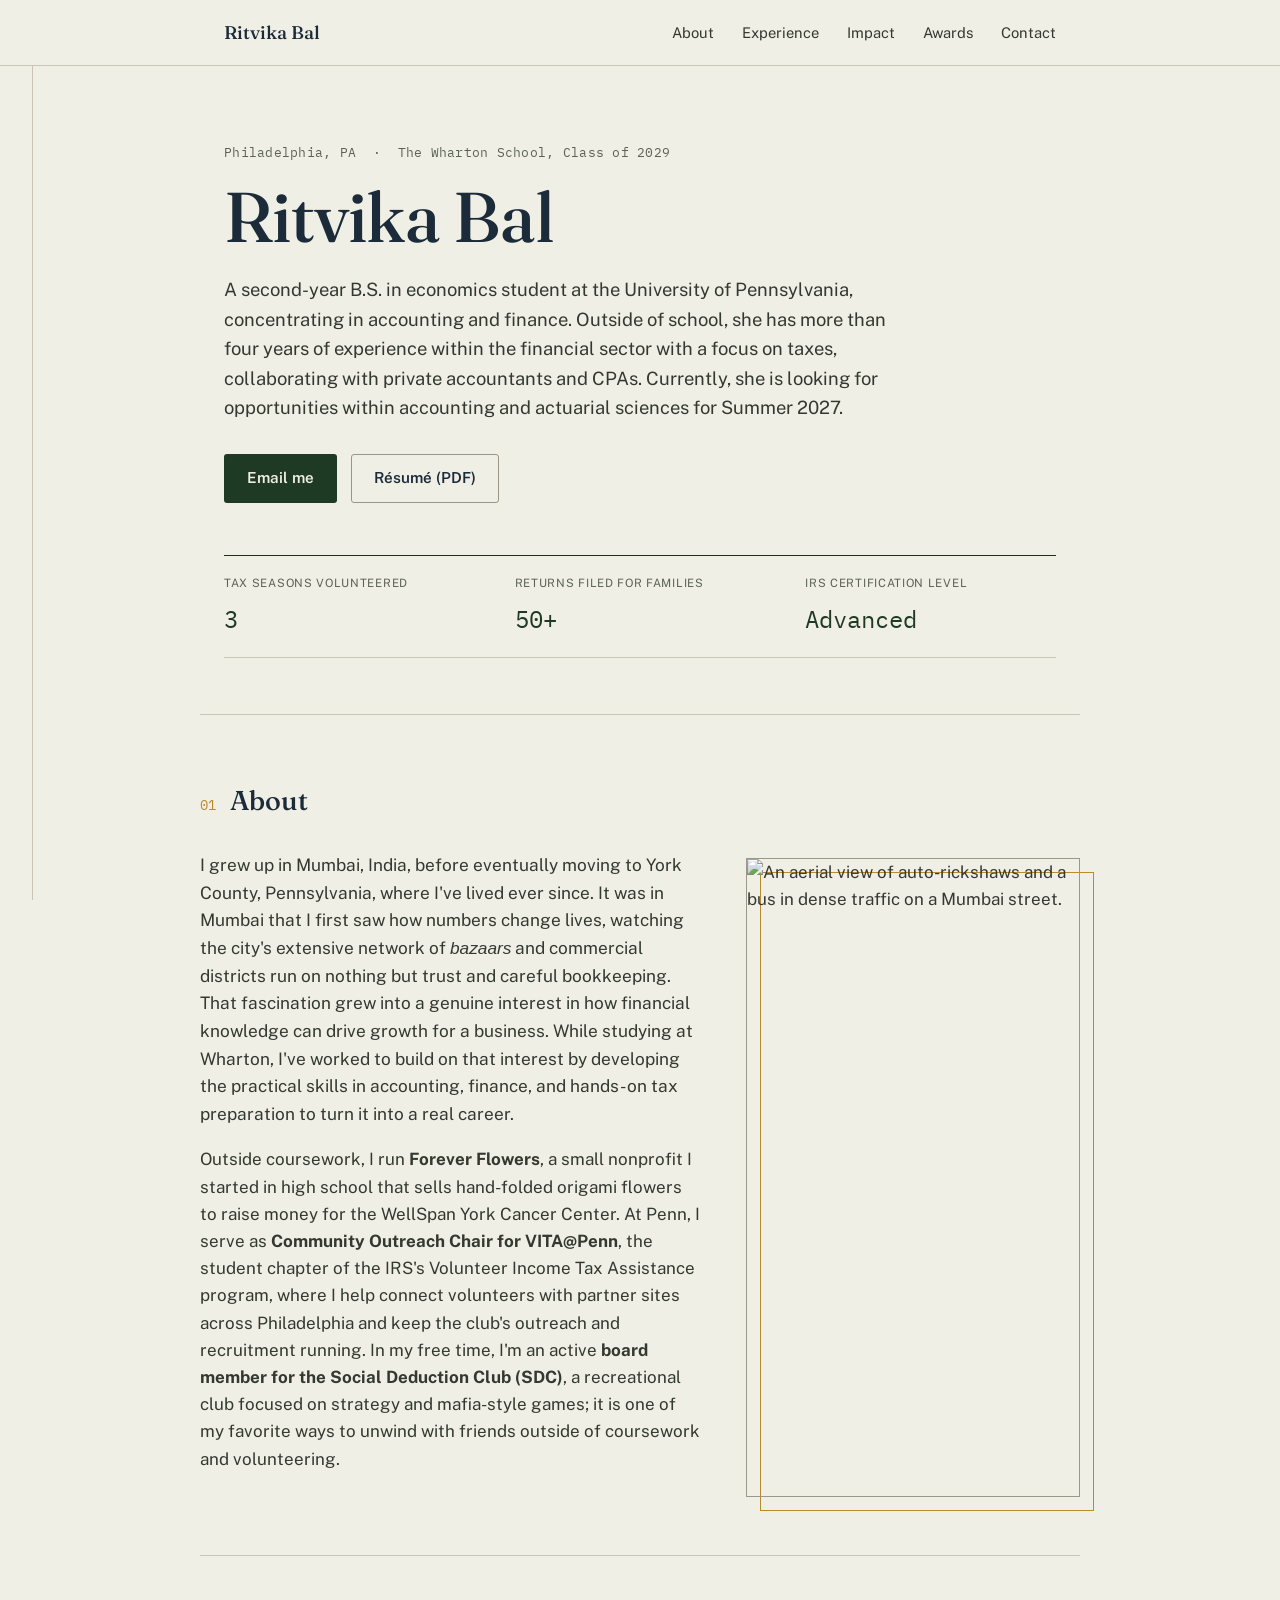
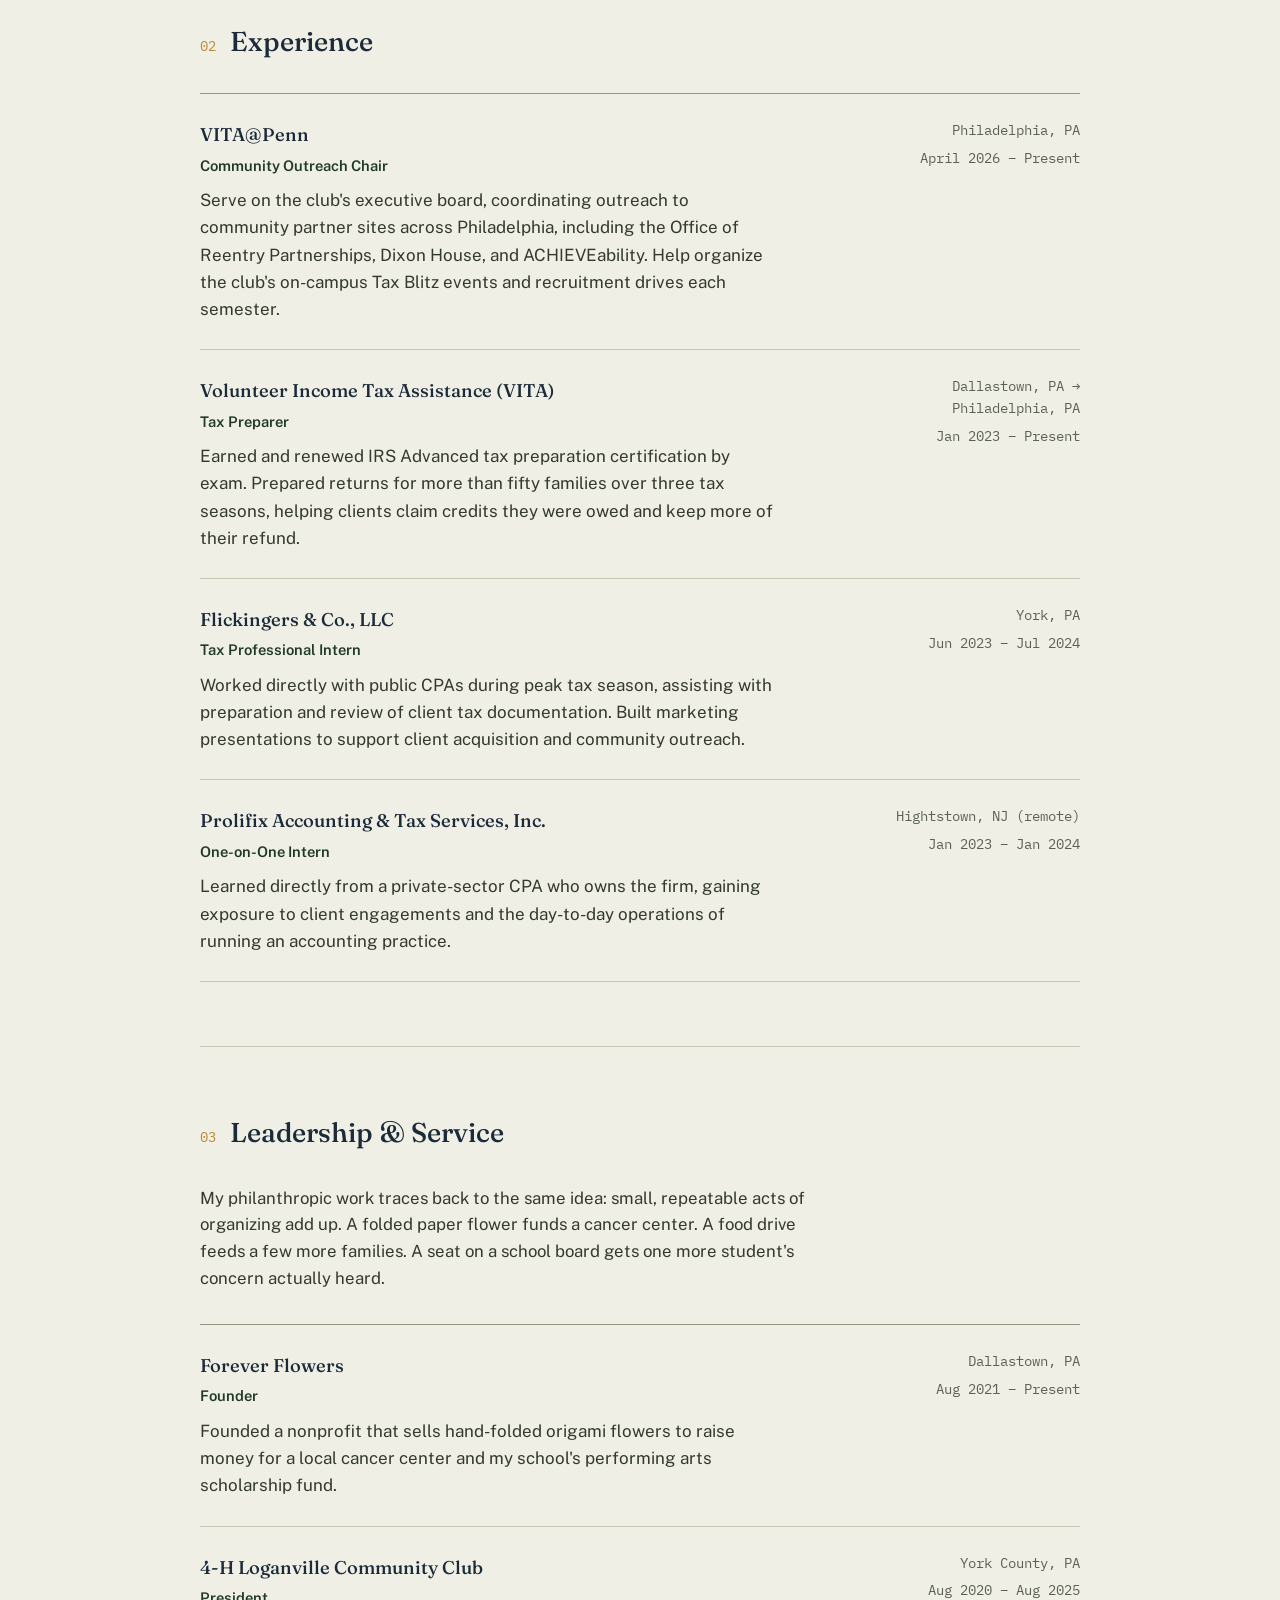
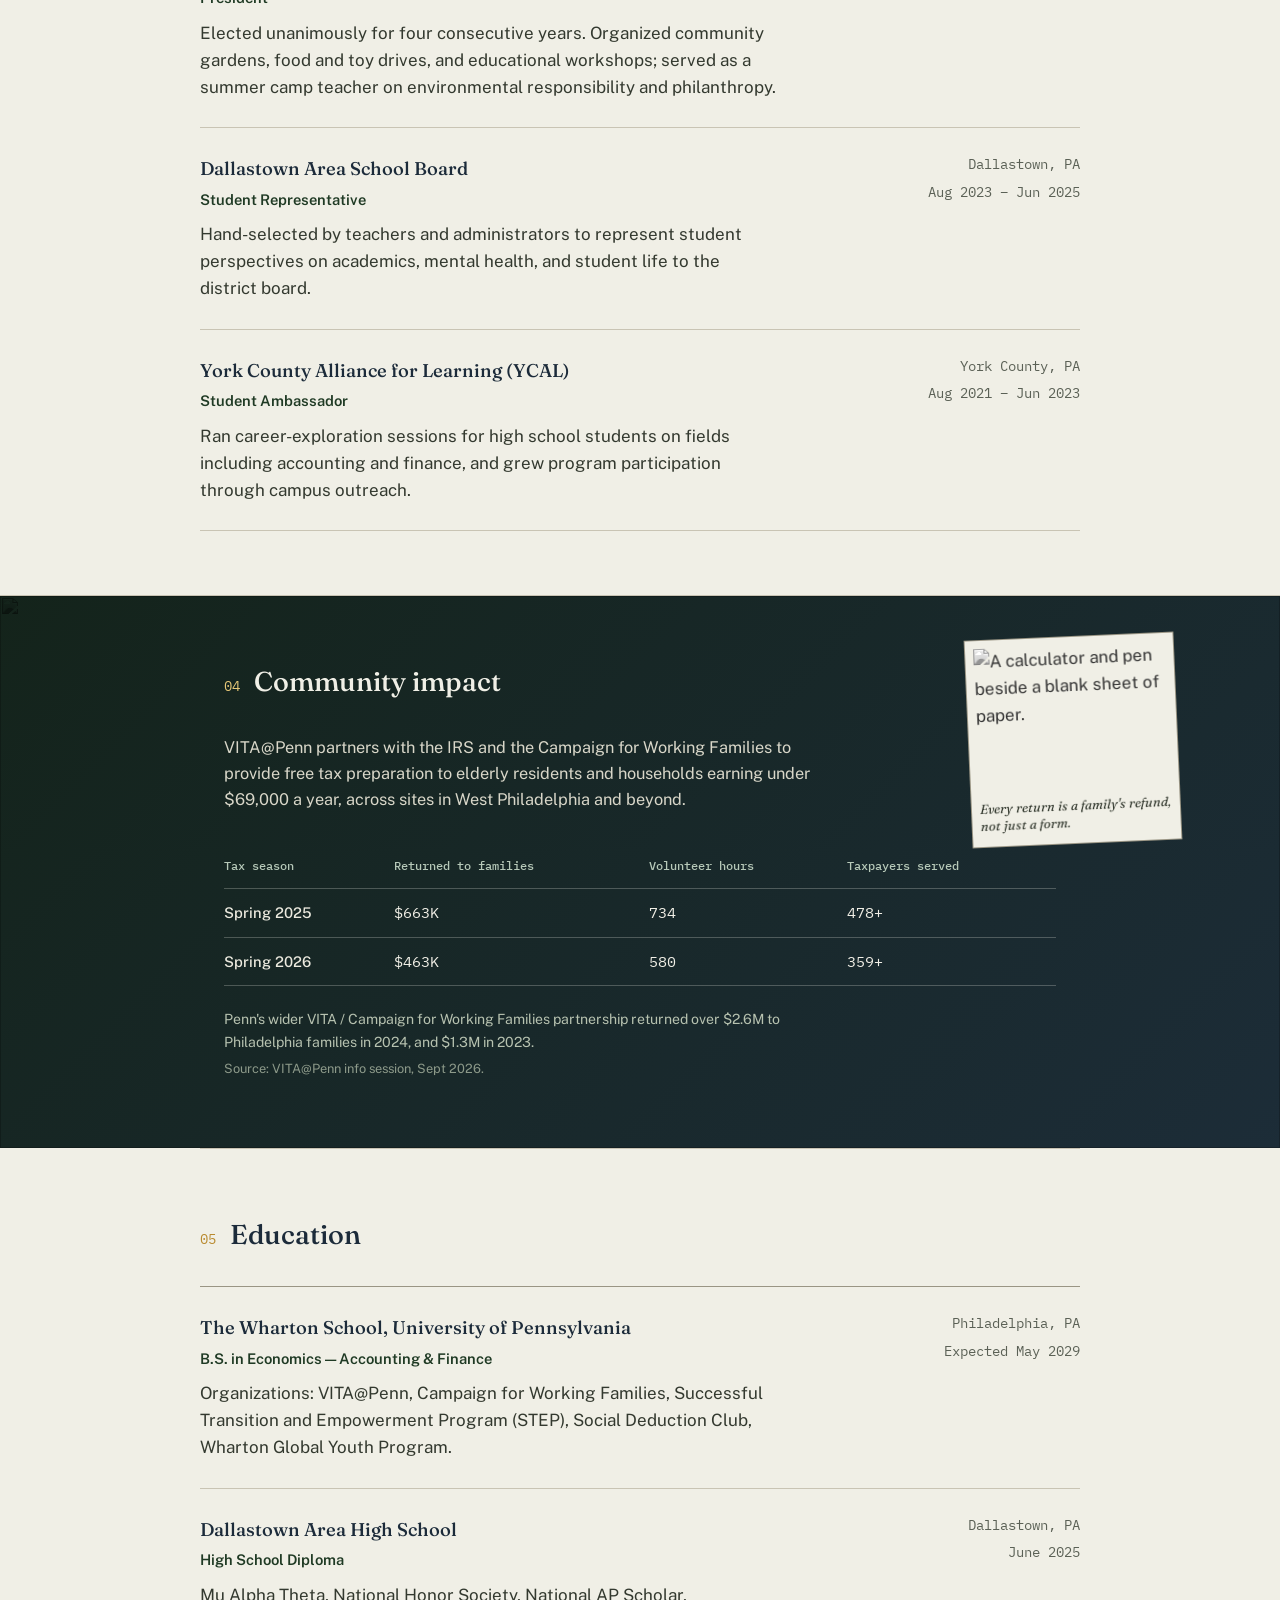
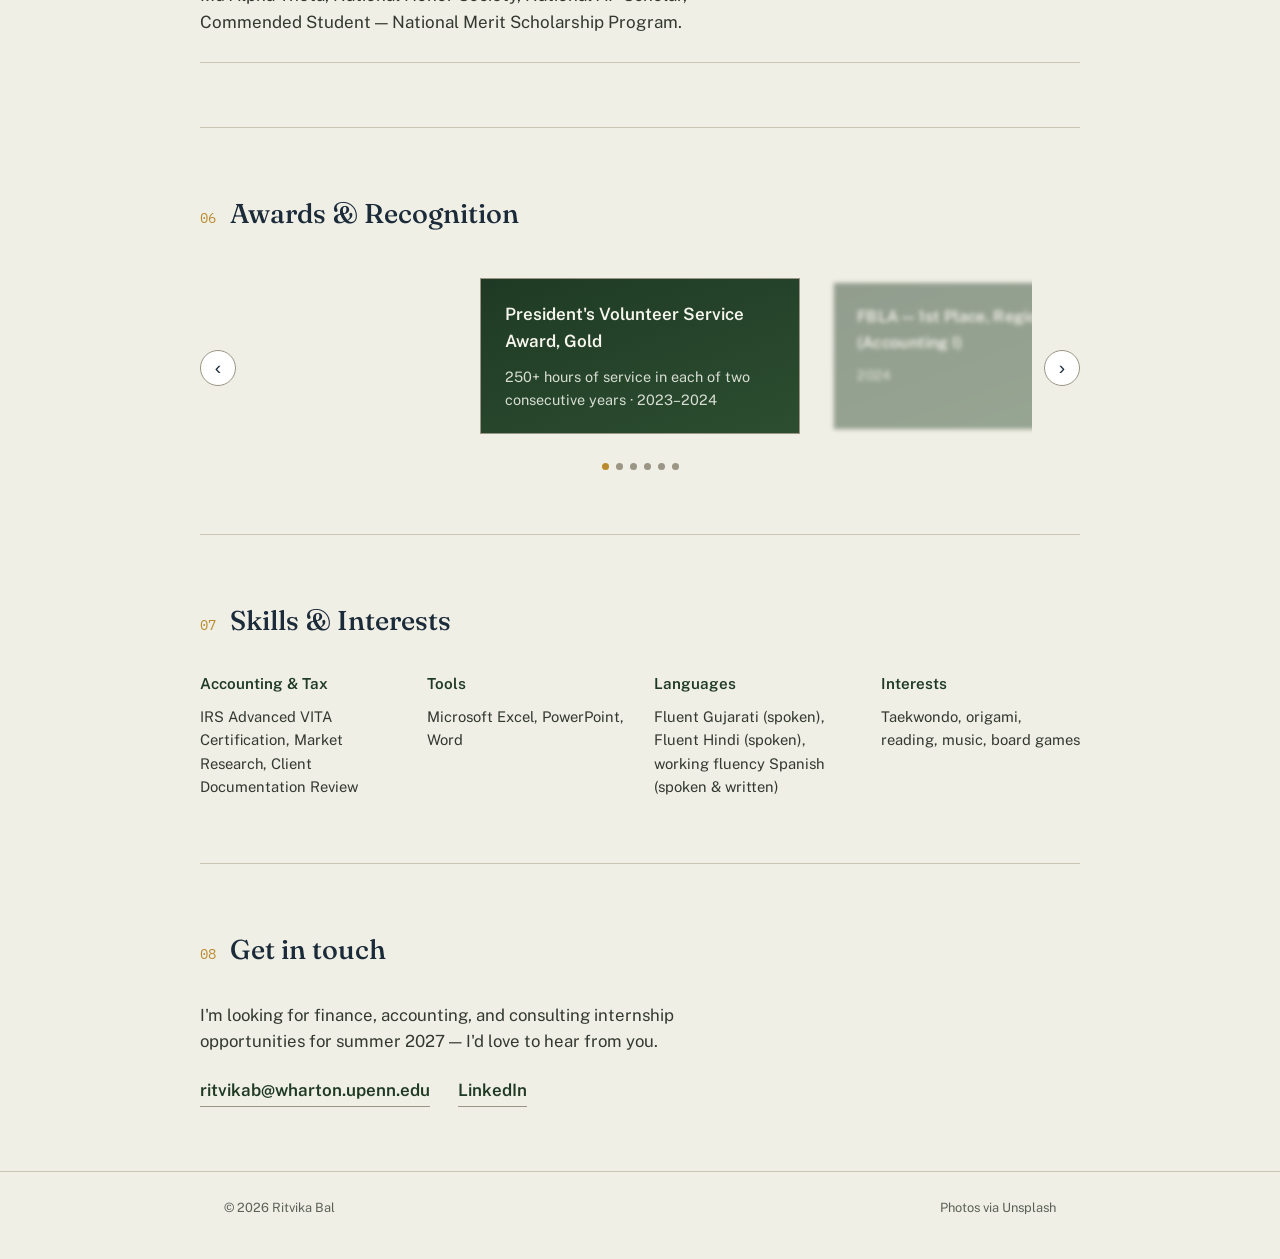
==== commit 8e608a3b: "Revise personal details and skills in index.html Updated personal description and experiences in the" ====
--- a/index.html
+++ b/index.html
@@ -34,11 +34,10 @@
     <p class="hero-byline">Philadelphia, PA &nbsp;·&nbsp; The Wharton School, Class of 2029</p>
     <h1 class="hero-name">Ritvika&nbsp;Bal</h1>
     <p class="hero-tagline">
-      I'm a sophomore at Penn studying economics, concentrating in
-      accounting and finance &mdash; though my time in the financial world
-      actually started long before college. For the past four-plus years,
-      I've been knee-deep in tax season, working alongside private
-      accountants and CPAs.
+      A second-year B.S. in economics student at the University of Pennsylvania, concentrating in accounting and finance. 
+      Outside of school, she has more than four years of experience within the financial sector with a focus on taxes, 
+      collaborating with private accountants and CPAs. Currently, she is looking for opportunities within accounting and 
+      actuarial sciences for Summer 2027.
     </p>
     <div class="hero-actions">
       <a class="btn btn-primary" href="mailto:ritvikab@wharton.upenn.edu">Email me</a>
@@ -78,8 +77,8 @@
           fascination grew into a genuine interest in how financial
           knowledge can drive growth for a business. While studying at
           Wharton, I've worked to build on that interest by developing the
-          practical skills &mdash; in accounting, finance, and hands-on tax
-          preparation &mdash; to turn it into a real career.
+          practical skills in accounting, finance, and hands-on tax
+          preparation to turn it into a real career.
         </p>
         <p>
           Outside coursework, I run <strong>Forever&nbsp;Flowers</strong>, a small
@@ -89,11 +88,10 @@
           VITA@Penn</strong>, the student chapter of the IRS's Volunteer Income
           Tax Assistance program, where I help connect volunteers with
           partner sites across Philadelphia and keep the club's outreach and
-          recruitment running. In my free time, I'm an active board member
-          for the Social Deduction Club (SDC), a recreational club focused
-          on strategy, deduction, and hidden-role, mafia-style games &mdash;
-          one of my favorite ways to unwind with friends outside of
-          coursework and volunteering.
+          recruitment running. In my free time, I'm an active <strong>board member
+          for the Social Deduction Club (SDC)</strong>, a recreational club focused
+          on strategy and mafia-style games; it is one of my favorite ways to unwind 
+          with friends outside of coursework and volunteering.
         </p>
       </div>
       <figure class="about-photo">
@@ -115,7 +113,7 @@
         <div class="ledger-main" role="cell">
           <h3>VITA@Penn</h3>
           <p class="role">Community Outreach Chair</p>
-          <p class="desc">Serve on the club's executive board coordinating
+          <p class="desc">Serve on the club's executive board, coordinating
             outreach to community partner sites across Philadelphia,
             including the Office of Reentry Partnerships, Dixon House, and
             ACHIEVEability. Help organize the club's on-campus Tax Blitz
@@ -123,7 +121,7 @@
         </div>
         <div class="ledger-meta" role="cell">
           <span class="place">Philadelphia, PA</span>
-          <span class="date">Sept 2026 &ndash; Present</span>
+          <span class="date">April 2026 &ndash; Present</span>
         </div>
       </div>
 
@@ -200,7 +198,7 @@
         </div>
         <div class="ledger-meta" role="cell">
           <span class="place">Dallastown, PA</span>
-          <span class="date">2022 &ndash; Present</span>
+          <span class="date"> Aug 2021 &ndash; Present</span>
         </div>
       </div>
 
@@ -395,8 +393,8 @@
     <div class="skills-grid">
       <div class="skill-block">
         <h3>Accounting &amp; Tax</h3>
-        <p>IRS Advanced VITA Certification, individual tax return
-          preparation, client documentation review</p>
+        <p>IRS Advanced VITA Certification, Market Research, 
+          Client Documentation Review</p>
       </div>
       <div class="skill-block">
         <h3>Tools</h3>
--- a/style.css
+++ b/style.css
@@ -536,13 +536,15 @@
 }
 
 .award-card {
+  position: relative;
   flex: 0 0 320px;
   display: flex;
   flex-direction: column;
   gap: 10px;
   min-height: 128px;
   padding: 22px 24px;
-  background: var(--paper-raised);
+  overflow: hidden;
+  background: var(--green-deep);
   border: 1px solid var(--rule-strong);
   filter: blur(2.5px);
   opacity: 0.45;
@@ -550,6 +552,25 @@
   transition: filter 0.4s ease, opacity 0.4s ease, transform 0.4s ease;
 }
 
+.award-card::before {
+  content: "";
+  position: absolute;
+  inset: -14px;
+  background-image: url("https://images.unsplash.com/photo-1493997920830-5094f7fe4f33?w=800&auto=format&fit=crop&q=60");
+  background-size: cover;
+  background-position: center;
+  filter: blur(5px) saturate(0.85);
+  z-index: 0;
+}
+
+.award-card::after {
+  content: "";
+  position: absolute;
+  inset: 0;
+  background: linear-gradient(160deg, rgba(31, 58, 36, 0.9), rgba(47, 82, 51, 0.82));
+  z-index: 1;
+}
+
 .award-card.is-current {
   filter: blur(0);
   opacity: 1;
@@ -557,17 +578,21 @@
 }
 
 .award-name {
+  position: relative;
+  z-index: 2;
   font-weight: 600;
-  color: var(--ink);
+  color: #f7f6ee;
 }
 
 .award-detail {
-  color: var(--ink-faint);
+  position: relative;
+  z-index: 2;
+  color: #d7ddd2;
   font-size: 0.9rem;
 }
 
 .award-detail a {
-  color: var(--green-deep);
+  color: #e7c877;
 }
 
 .awards-btn {
